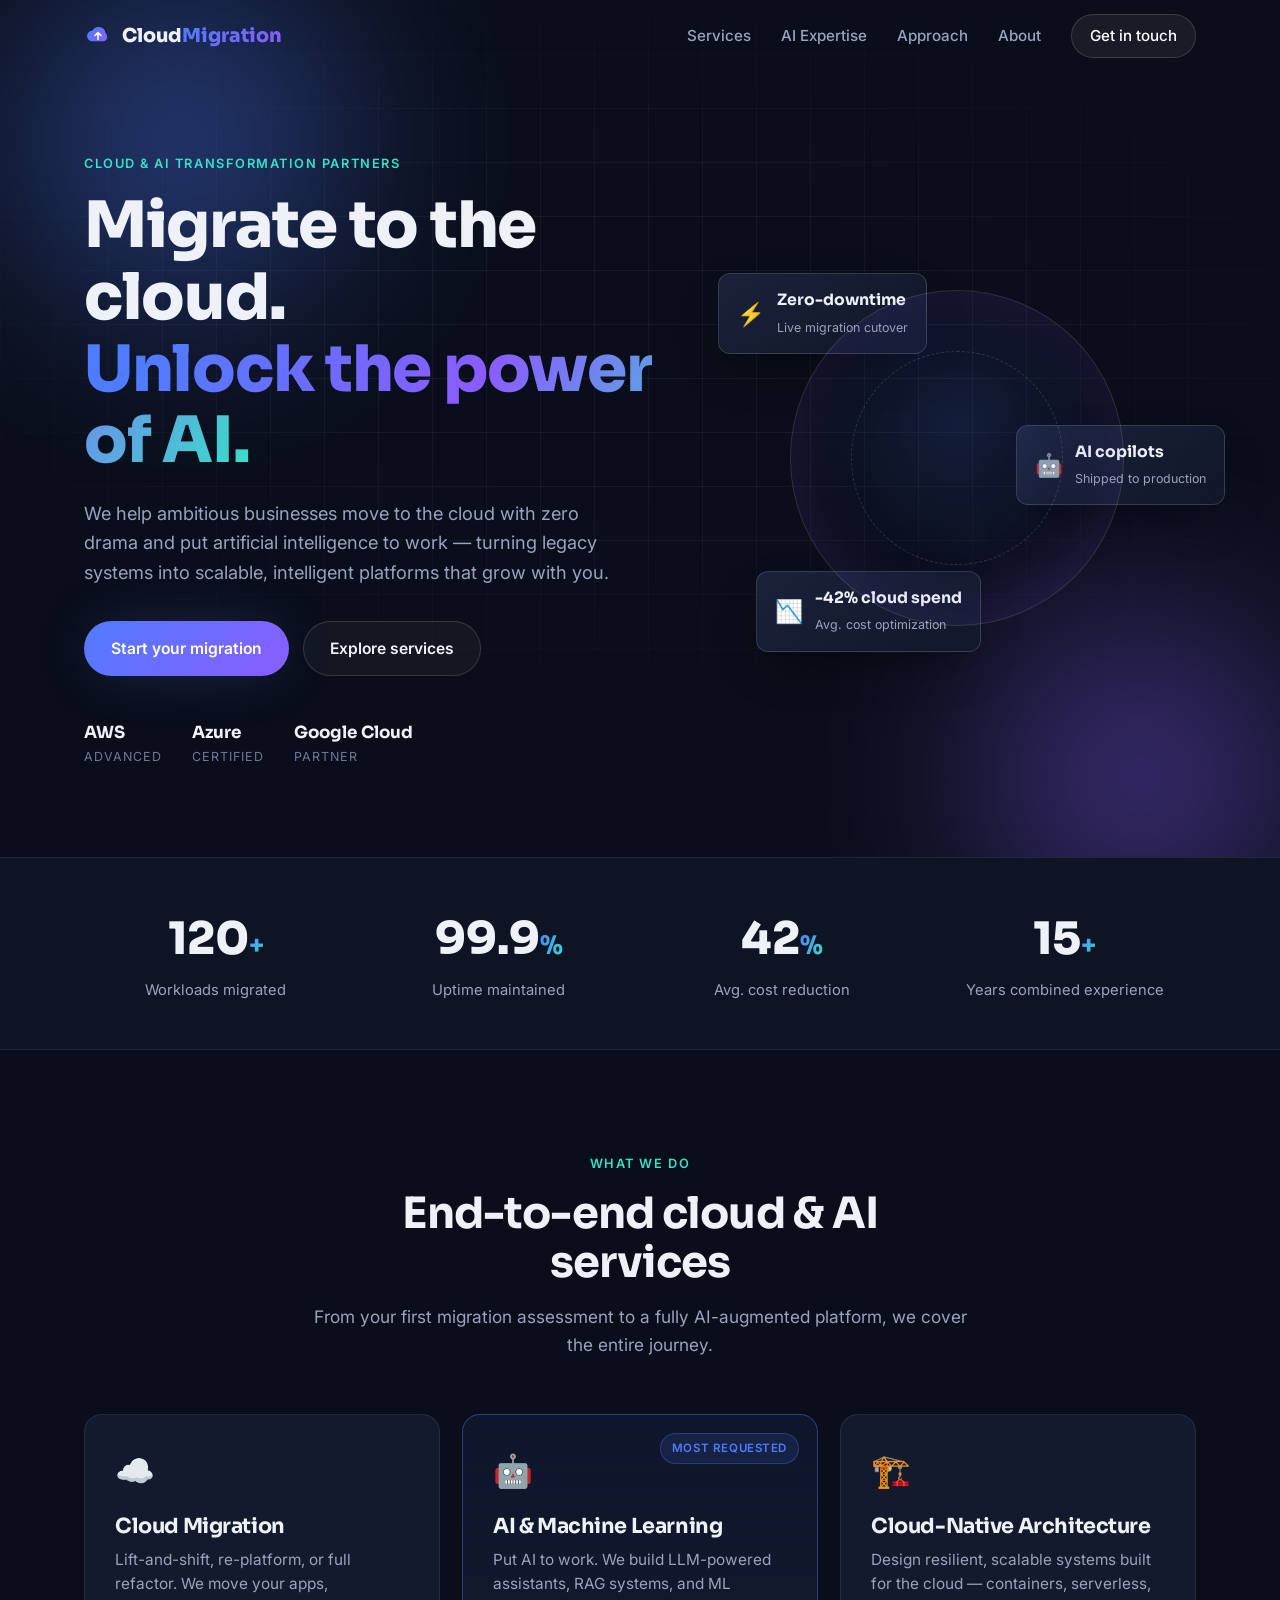
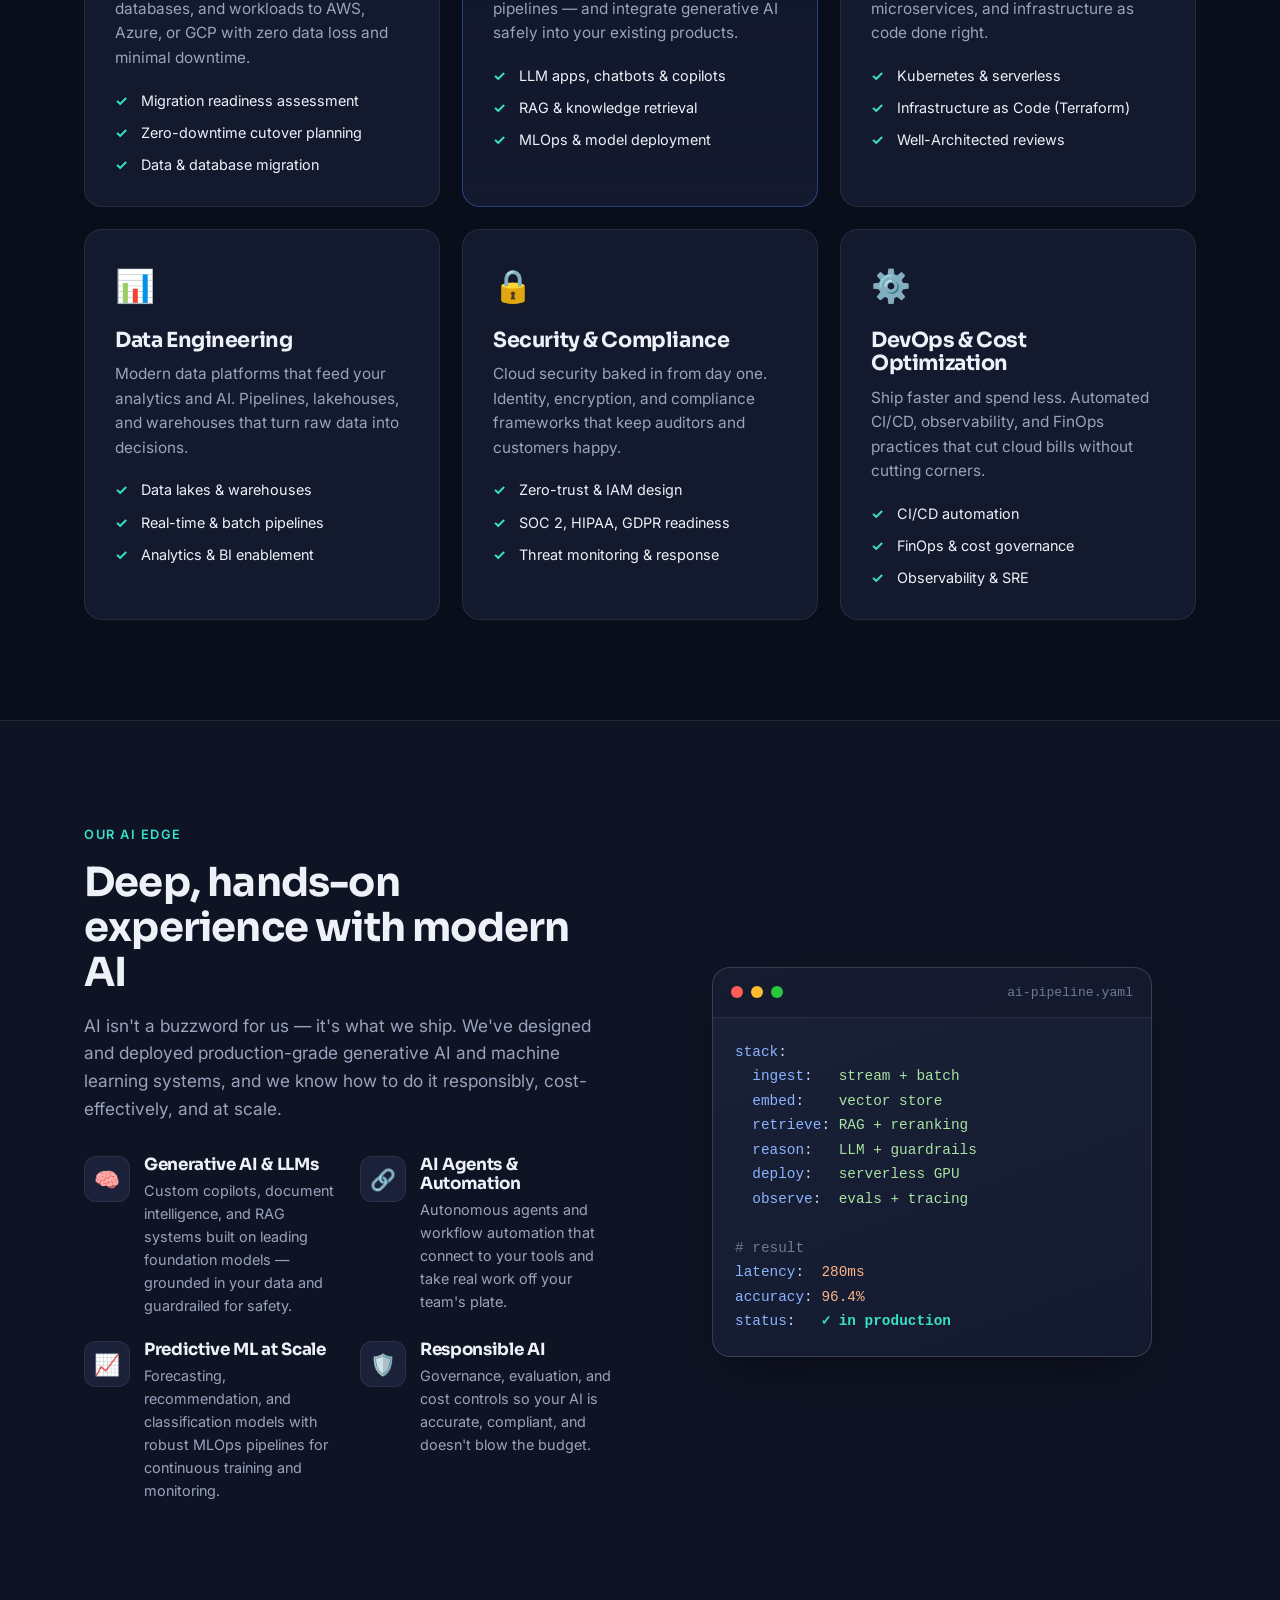
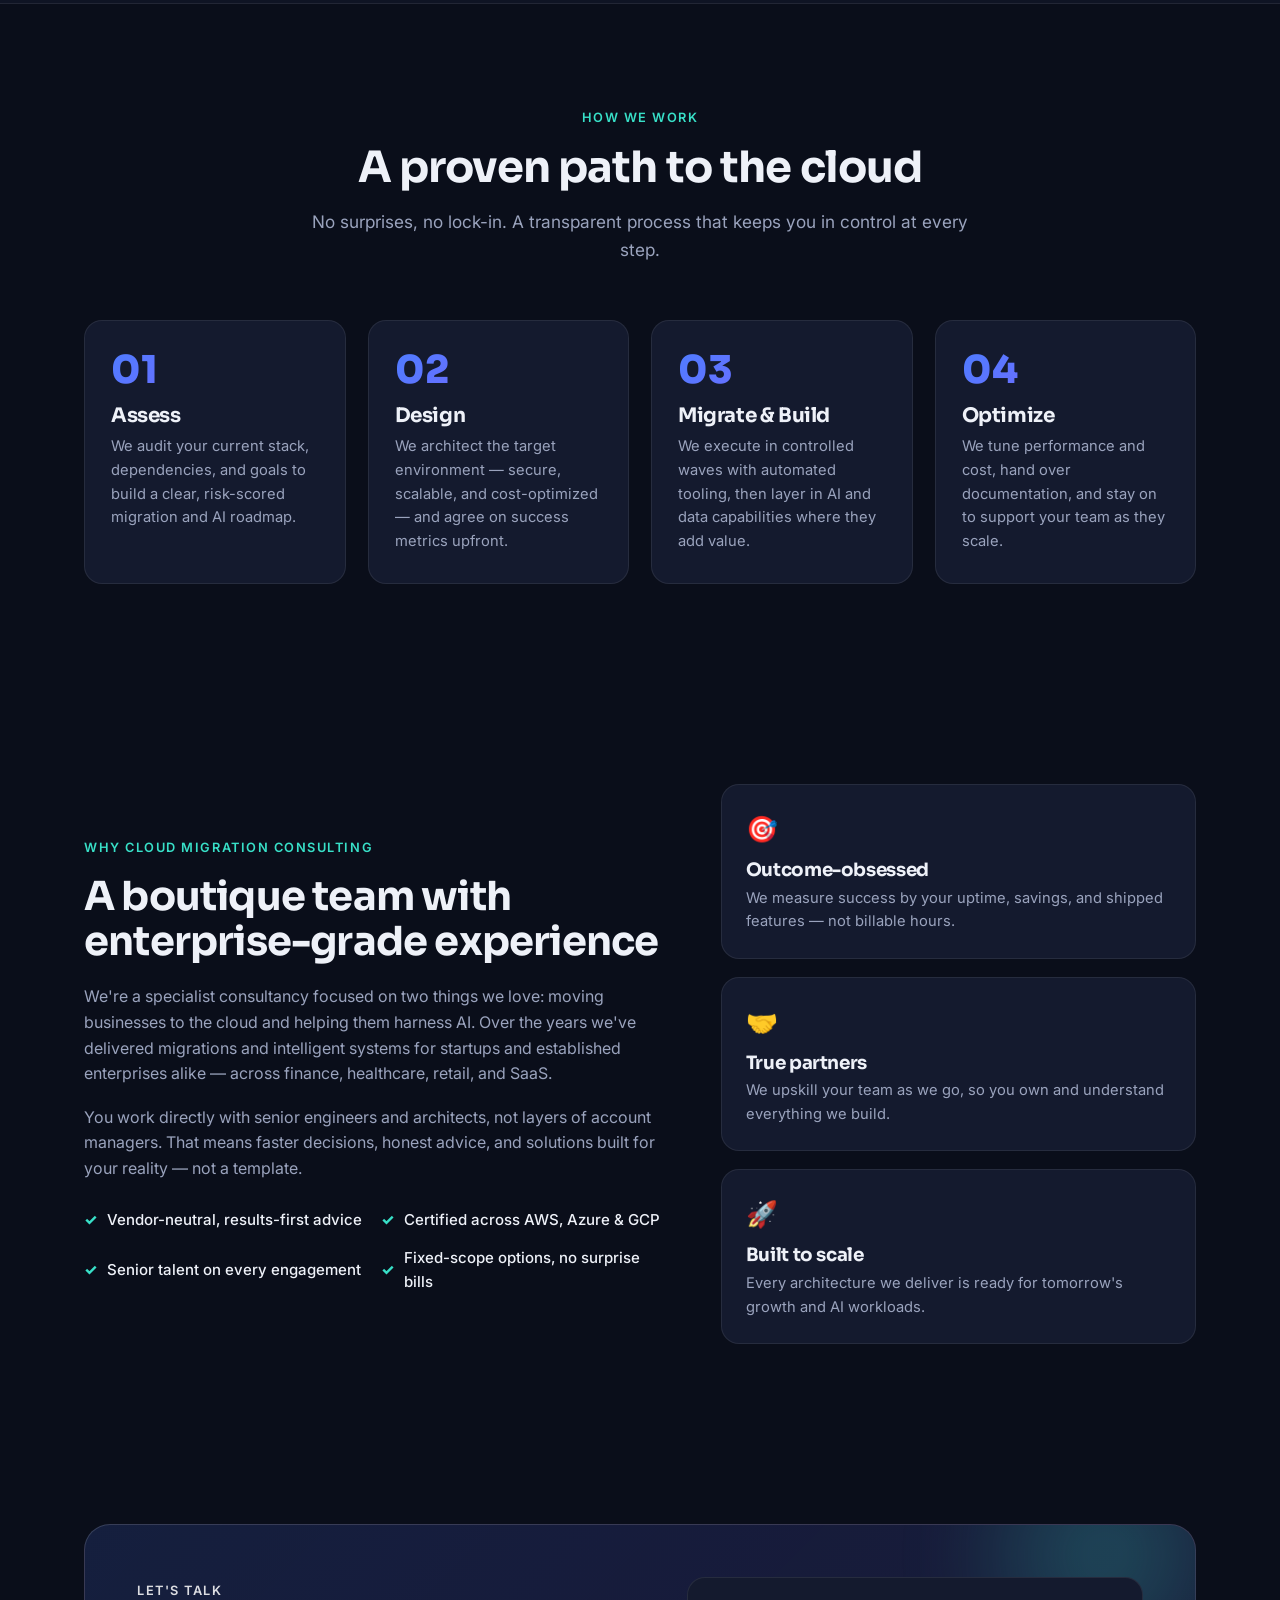
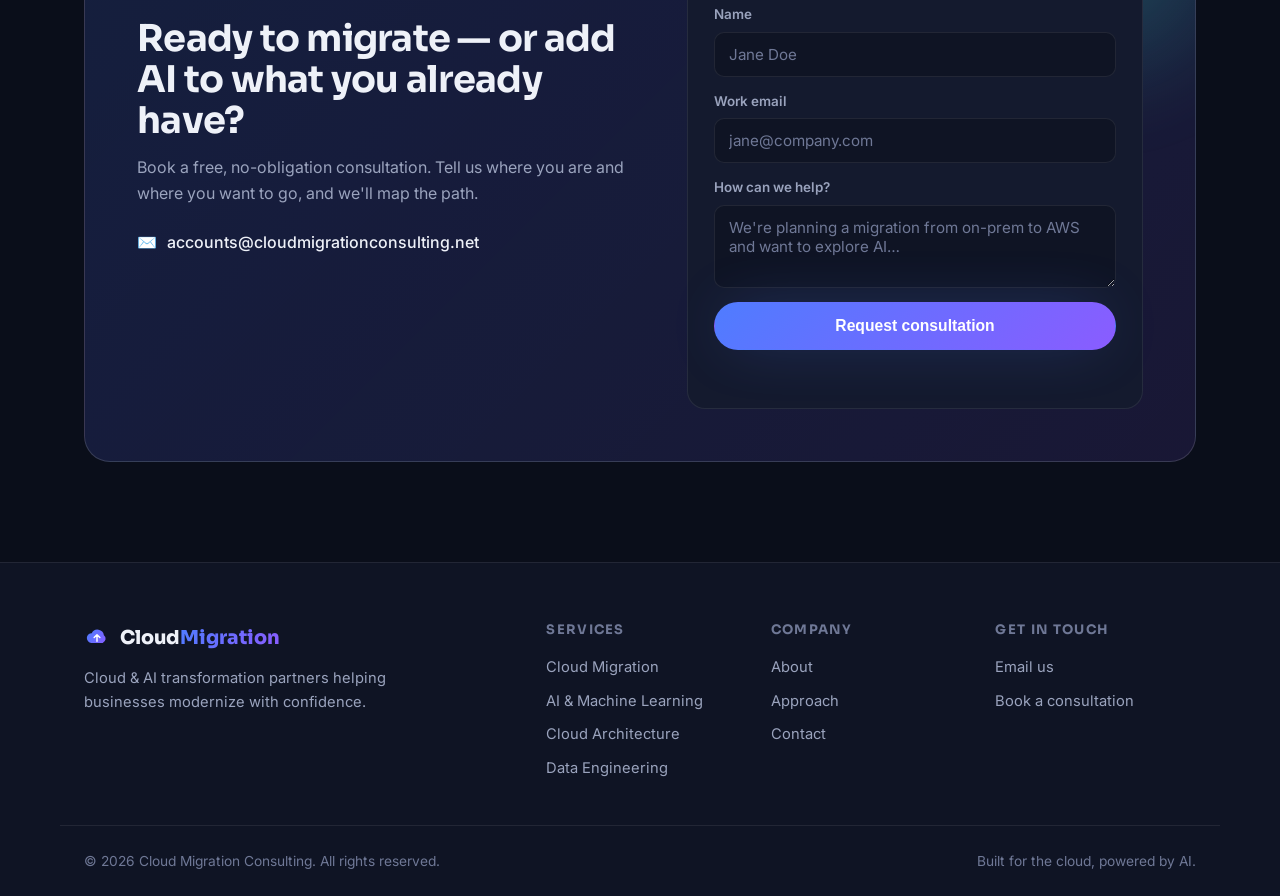
==== index.html @ a3697082 "Build static Cloud Migration Consulting website Modern, responsive single-page marketing site highli" ====
<!DOCTYPE html>
<html lang="en">
<head>
  <meta charset="UTF-8" />
  <meta name="viewport" content="width=device-width, initial-scale=1.0" />
  <title>Cloud Migration Consulting — Cloud &amp; AI Transformation Experts</title>
  <meta name="description" content="Cloud Migration Consulting helps businesses modernize with seamless cloud migrations, AI adoption, and data engineering across AWS, Azure, and Google Cloud." />
  <meta name="keywords" content="cloud migration, AI consulting, AWS, Azure, GCP, cloud strategy, data engineering, DevOps, machine learning, digital transformation" />
  <meta name="author" content="Cloud Migration Consulting" />

  <!-- Open Graph -->
  <meta property="og:title" content="Cloud Migration Consulting — Cloud &amp; AI Transformation Experts" />
  <meta property="og:description" content="Seamless cloud migrations and AI adoption for modern businesses. AWS, Azure &amp; Google Cloud experts." />
  <meta property="og:type" content="website" />
  <meta property="og:url" content="https://cloudmigrationconsulting.net/" />

  <link rel="preconnect" href="https://fonts.googleapis.com" />
  <link rel="preconnect" href="https://fonts.gstatic.com" crossorigin />
  <link href="https://fonts.googleapis.com/css2?family=Inter:wght@400;500;600;700;800&family=Sora:wght@600;700;800&display=swap" rel="stylesheet" />
  <link rel="stylesheet" href="styles.css" />
  <link rel="icon" href="data:image/svg+xml,%3Csvg xmlns='http://www.w3.org/2000/svg' viewBox='0 0 100 100'%3E%3Ctext y='.9em' font-size='90'%3E%E2%98%81%EF%B8%8F%3C/text%3E%3C/svg%3E" />
</head>
<body>
  <!-- Header -->
  <header class="site-header" id="siteHeader">
    <div class="container header-inner">
      <a href="#home" class="logo" aria-label="Cloud Migration Consulting home">
        <span class="logo-mark" aria-hidden="true">
          <svg viewBox="0 0 32 32" width="28" height="28" fill="none">
            <path d="M9 22a6 6 0 0 1 .5-11.98A8 8 0 0 1 24.5 12.5 5.5 5.5 0 0 1 23 22H9Z" fill="url(#lg)"/>
            <path d="M16 12v8M12.5 15.5 16 12l3.5 3.5" stroke="#fff" stroke-width="1.8" stroke-linecap="round" stroke-linejoin="round"/>
            <defs><linearGradient id="lg" x1="4" y1="8" x2="28" y2="24" gradientUnits="userSpaceOnUse"><stop stop-color="#4f7cff"/><stop offset="1" stop-color="#8a5cff"/></linearGradient></defs>
          </svg>
        </span>
        <span class="logo-text">Cloud<span class="logo-accent">Migration</span></span>
      </a>

      <nav class="nav" id="nav" aria-label="Primary">
        <a href="#services">Services</a>
        <a href="#ai">AI Expertise</a>
        <a href="#approach">Approach</a>
        <a href="#about">About</a>
        <a href="#contact" class="nav-cta">Get in touch</a>
      </nav>

      <button class="nav-toggle" id="navToggle" aria-label="Toggle navigation" aria-expanded="false">
        <span></span><span></span><span></span>
      </button>
    </div>
  </header>

  <main>
    <!-- Hero -->
    <section class="hero" id="home">
      <div class="hero-bg" aria-hidden="true">
        <div class="orb orb-1"></div>
        <div class="orb orb-2"></div>
        <div class="grid-overlay"></div>
      </div>
      <div class="container hero-inner">
        <div class="hero-content" data-reveal>
          <span class="eyebrow">Cloud &amp; AI Transformation Partners</span>
          <h1>Migrate to the cloud.<br /><span class="gradient-text">Unlock the power of AI.</span></h1>
          <p class="hero-sub">
            We help ambitious businesses move to the cloud with zero drama and put
            artificial intelligence to work — turning legacy systems into scalable,
            intelligent platforms that grow with you.
          </p>
          <div class="hero-actions">
            <a href="#contact" class="btn btn-primary">Start your migration</a>
            <a href="#services" class="btn btn-ghost">Explore services</a>
          </div>
          <div class="hero-trust">
            <div class="trust-item"><strong>AWS</strong><span>Advanced</span></div>
            <div class="trust-item"><strong>Azure</strong><span>Certified</span></div>
            <div class="trust-item"><strong>Google Cloud</strong><span>Partner</span></div>
          </div>
        </div>

        <div class="hero-visual" data-reveal aria-hidden="true">
          <div class="glass-card float-card card-1">
            <span class="card-icon">⚡</span>
            <div><strong>Zero-downtime</strong><small>Live migration cutover</small></div>
          </div>
          <div class="glass-card float-card card-2">
            <span class="card-icon">🤖</span>
            <div><strong>AI copilots</strong><small>Shipped to production</small></div>
          </div>
          <div class="glass-card float-card card-3">
            <span class="card-icon">📉</span>
            <div><strong>-42% cloud spend</strong><small>Avg. cost optimization</small></div>
          </div>
          <div class="hero-ring"></div>
        </div>
      </div>
    </section>

    <!-- Stats -->
    <section class="stats" aria-label="Key results">
      <div class="container stats-grid">
        <div class="stat" data-reveal><span class="stat-num" data-count="120">0</span><span class="stat-plus">+</span><p>Workloads migrated</p></div>
        <div class="stat" data-reveal><span class="stat-num" data-count="99.9">0</span><span class="stat-plus">%</span><p>Uptime maintained</p></div>
        <div class="stat" data-reveal><span class="stat-num" data-count="42">0</span><span class="stat-plus">%</span><p>Avg. cost reduction</p></div>
        <div class="stat" data-reveal><span class="stat-num" data-count="15">0</span><span class="stat-plus">+</span><p>Years combined experience</p></div>
      </div>
    </section>

    <!-- Services -->
    <section class="section services" id="services">
      <div class="container">
        <div class="section-head" data-reveal>
          <span class="eyebrow">What we do</span>
          <h2>End-to-end cloud &amp; AI services</h2>
          <p class="section-lead">From your first migration assessment to a fully AI-augmented platform, we cover the entire journey.</p>
        </div>

        <div class="cards-grid">
          <article class="service-card" data-reveal>
            <div class="service-icon">☁️</div>
            <h3>Cloud Migration</h3>
            <p>Lift-and-shift, re-platform, or full refactor. We move your apps, databases, and workloads to AWS, Azure, or GCP with zero data loss and minimal downtime.</p>
            <ul class="tick-list">
              <li>Migration readiness assessment</li>
              <li>Zero-downtime cutover planning</li>
              <li>Data &amp; database migration</li>
            </ul>
          </article>

          <article class="service-card featured" data-reveal>
            <div class="service-badge">Most requested</div>
            <div class="service-icon">🤖</div>
            <h3>AI &amp; Machine Learning</h3>
            <p>Put AI to work. We build LLM-powered assistants, RAG systems, and ML pipelines — and integrate generative AI safely into your existing products.</p>
            <ul class="tick-list">
              <li>LLM apps, chatbots &amp; copilots</li>
              <li>RAG &amp; knowledge retrieval</li>
              <li>MLOps &amp; model deployment</li>
            </ul>
          </article>

          <article class="service-card" data-reveal>
            <div class="service-icon">🏗️</div>
            <h3>Cloud-Native Architecture</h3>
            <p>Design resilient, scalable systems built for the cloud — containers, serverless, microservices, and infrastructure as code done right.</p>
            <ul class="tick-list">
              <li>Kubernetes &amp; serverless</li>
              <li>Infrastructure as Code (Terraform)</li>
              <li>Well-Architected reviews</li>
            </ul>
          </article>

          <article class="service-card" data-reveal>
            <div class="service-icon">📊</div>
            <h3>Data Engineering</h3>
            <p>Modern data platforms that feed your analytics and AI. Pipelines, lakehouses, and warehouses that turn raw data into decisions.</p>
            <ul class="tick-list">
              <li>Data lakes &amp; warehouses</li>
              <li>Real-time &amp; batch pipelines</li>
              <li>Analytics &amp; BI enablement</li>
            </ul>
          </article>

          <article class="service-card" data-reveal>
            <div class="service-icon">🔒</div>
            <h3>Security &amp; Compliance</h3>
            <p>Cloud security baked in from day one. Identity, encryption, and compliance frameworks that keep auditors and customers happy.</p>
            <ul class="tick-list">
              <li>Zero-trust &amp; IAM design</li>
              <li>SOC 2, HIPAA, GDPR readiness</li>
              <li>Threat monitoring &amp; response</li>
            </ul>
          </article>

          <article class="service-card" data-reveal>
            <div class="service-icon">⚙️</div>
            <h3>DevOps &amp; Cost Optimization</h3>
            <p>Ship faster and spend less. Automated CI/CD, observability, and FinOps practices that cut cloud bills without cutting corners.</p>
            <ul class="tick-list">
              <li>CI/CD automation</li>
              <li>FinOps &amp; cost governance</li>
              <li>Observability &amp; SRE</li>
            </ul>
          </article>
        </div>
      </div>
    </section>

    <!-- AI Expertise -->
    <section class="section ai-section" id="ai">
      <div class="container ai-inner">
        <div class="ai-content" data-reveal>
          <span class="eyebrow">Our AI edge</span>
          <h2>Deep, hands-on experience with modern AI</h2>
          <p class="section-lead">
            AI isn't a buzzword for us — it's what we ship. We've designed and deployed
            production-grade generative AI and machine learning systems, and we know how to
            do it responsibly, cost-effectively, and at scale.
          </p>

          <div class="ai-features">
            <div class="ai-feature">
              <span class="ai-feature-icon">🧠</span>
              <div>
                <h4>Generative AI &amp; LLMs</h4>
                <p>Custom copilots, document intelligence, and RAG systems built on leading foundation models — grounded in your data and guardrailed for safety.</p>
              </div>
            </div>
            <div class="ai-feature">
              <span class="ai-feature-icon">🔗</span>
              <div>
                <h4>AI Agents &amp; Automation</h4>
                <p>Autonomous agents and workflow automation that connect to your tools and take real work off your team's plate.</p>
              </div>
            </div>
            <div class="ai-feature">
              <span class="ai-feature-icon">📈</span>
              <div>
                <h4>Predictive ML at Scale</h4>
                <p>Forecasting, recommendation, and classification models with robust MLOps pipelines for continuous training and monitoring.</p>
              </div>
            </div>
            <div class="ai-feature">
              <span class="ai-feature-icon">🛡️</span>
              <div>
                <h4>Responsible AI</h4>
                <p>Governance, evaluation, and cost controls so your AI is accurate, compliant, and doesn't blow the budget.</p>
              </div>
            </div>
          </div>
        </div>

        <div class="ai-visual" data-reveal>
          <div class="glass-panel">
            <div class="panel-header">
              <span class="dot red"></span><span class="dot amber"></span><span class="dot green"></span>
              <span class="panel-title">ai-pipeline.yaml</span>
            </div>
            <pre class="code"><code><span class="c-key">stack</span>:
  <span class="c-key">ingest</span>:   <span class="c-str">stream + batch</span>
  <span class="c-key">embed</span>:    <span class="c-str">vector store</span>
  <span class="c-key">retrieve</span>: <span class="c-str">RAG + reranking</span>
  <span class="c-key">reason</span>:   <span class="c-str">LLM + guardrails</span>
  <span class="c-key">deploy</span>:   <span class="c-str">serverless GPU</span>
  <span class="c-key">observe</span>:  <span class="c-str">evals + tracing</span>

<span class="c-cmt"># result</span>
<span class="c-key">latency</span>:  <span class="c-num">280ms</span>
<span class="c-key">accuracy</span>: <span class="c-num">96.4%</span>
<span class="c-key">status</span>:   <span class="c-ok">✓ in production</span></code></pre>
          </div>
        </div>
      </div>
    </section>

    <!-- Approach -->
    <section class="section approach" id="approach">
      <div class="container">
        <div class="section-head" data-reveal>
          <span class="eyebrow">How we work</span>
          <h2>A proven path to the cloud</h2>
          <p class="section-lead">No surprises, no lock-in. A transparent process that keeps you in control at every step.</p>
        </div>

        <div class="steps">
          <div class="step" data-reveal>
            <div class="step-num">01</div>
            <h3>Assess</h3>
            <p>We audit your current stack, dependencies, and goals to build a clear, risk-scored migration and AI roadmap.</p>
          </div>
          <div class="step" data-reveal>
            <div class="step-num">02</div>
            <h3>Design</h3>
            <p>We architect the target environment — secure, scalable, and cost-optimized — and agree on success metrics upfront.</p>
          </div>
          <div class="step" data-reveal>
            <div class="step-num">03</div>
            <h3>Migrate &amp; Build</h3>
            <p>We execute in controlled waves with automated tooling, then layer in AI and data capabilities where they add value.</p>
          </div>
          <div class="step" data-reveal>
            <div class="step-num">04</div>
            <h3>Optimize</h3>
            <p>We tune performance and cost, hand over documentation, and stay on to support your team as they scale.</p>
          </div>
        </div>
      </div>
    </section>

    <!-- About / Why us -->
    <section class="section about" id="about">
      <div class="container about-inner">
        <div class="about-content" data-reveal>
          <span class="eyebrow">Why Cloud Migration Consulting</span>
          <h2>A boutique team with enterprise-grade experience</h2>
          <p>
            We're a specialist consultancy focused on two things we love: moving businesses
            to the cloud and helping them harness AI. Over the years we've delivered
            migrations and intelligent systems for startups and established enterprises alike —
            across finance, healthcare, retail, and SaaS.
          </p>
          <p>
            You work directly with senior engineers and architects, not layers of account
            managers. That means faster decisions, honest advice, and solutions built for
            your reality — not a template.
          </p>
          <div class="about-points">
            <div class="about-point"><span>✓</span> Vendor-neutral, results-first advice</div>
            <div class="about-point"><span>✓</span> Certified across AWS, Azure &amp; GCP</div>
            <div class="about-point"><span>✓</span> Senior talent on every engagement</div>
            <div class="about-point"><span>✓</span> Fixed-scope options, no surprise bills</div>
          </div>
        </div>
        <div class="about-visual" data-reveal>
          <div class="value-card">
            <span class="value-icon">🎯</span>
            <h4>Outcome-obsessed</h4>
            <p>We measure success by your uptime, savings, and shipped features — not billable hours.</p>
          </div>
          <div class="value-card">
            <span class="value-icon">🤝</span>
            <h4>True partners</h4>
            <p>We upskill your team as we go, so you own and understand everything we build.</p>
          </div>
          <div class="value-card">
            <span class="value-icon">🚀</span>
            <h4>Built to scale</h4>
            <p>Every architecture we deliver is ready for tomorrow's growth and AI workloads.</p>
          </div>
        </div>
      </div>
    </section>

    <!-- CTA / Contact -->
    <section class="section cta-section" id="contact">
      <div class="container">
        <div class="cta-card" data-reveal>
          <div class="cta-copy">
            <span class="eyebrow light">Let's talk</span>
            <h2>Ready to migrate — or add AI to what you already have?</h2>
            <p>Book a free, no-obligation consultation. Tell us where you are and where you want to go, and we'll map the path.</p>
            <div class="cta-contacts">
              <a href="mailto:accounts@cloudmigrationconsulting.net" class="cta-contact">
                <span>✉️</span> accounts@cloudmigrationconsulting.net
              </a>
            </div>
          </div>
          <form class="cta-form" id="contactForm" novalidate>
            <div class="field">
              <label for="name">Name</label>
              <input type="text" id="name" name="name" placeholder="Jane Doe" required />
            </div>
            <div class="field">
              <label for="email">Work email</label>
              <input type="email" id="email" name="email" placeholder="jane@company.com" required />
            </div>
            <div class="field">
              <label for="message">How can we help?</label>
              <textarea id="message" name="message" rows="3" placeholder="We're planning a migration from on-prem to AWS and want to explore AI…" required></textarea>
            </div>
            <button type="submit" class="btn btn-primary btn-block">Request consultation</button>
            <p class="form-note" id="formNote" role="status"></p>
          </form>
        </div>
      </div>
    </section>
  </main>

  <!-- Footer -->
  <footer class="site-footer">
    <div class="container footer-inner">
      <div class="footer-brand">
        <a href="#home" class="logo">
          <span class="logo-mark" aria-hidden="true">
            <svg viewBox="0 0 32 32" width="26" height="26" fill="none">
              <path d="M9 22a6 6 0 0 1 .5-11.98A8 8 0 0 1 24.5 12.5 5.5 5.5 0 0 1 23 22H9Z" fill="url(#lg2)"/>
              <path d="M16 12v8M12.5 15.5 16 12l3.5 3.5" stroke="#fff" stroke-width="1.8" stroke-linecap="round" stroke-linejoin="round"/>
              <defs><linearGradient id="lg2" x1="4" y1="8" x2="28" y2="24" gradientUnits="userSpaceOnUse"><stop stop-color="#4f7cff"/><stop offset="1" stop-color="#8a5cff"/></linearGradient></defs>
            </svg>
          </span>
          <span class="logo-text">Cloud<span class="logo-accent">Migration</span></span>
        </a>
        <p>Cloud &amp; AI transformation partners helping businesses modernize with confidence.</p>
      </div>
      <div class="footer-cols">
        <div class="footer-col">
          <h5>Services</h5>
          <a href="#services">Cloud Migration</a>
          <a href="#ai">AI &amp; Machine Learning</a>
          <a href="#services">Cloud Architecture</a>
          <a href="#services">Data Engineering</a>
        </div>
        <div class="footer-col">
          <h5>Company</h5>
          <a href="#about">About</a>
          <a href="#approach">Approach</a>
          <a href="#contact">Contact</a>
        </div>
        <div class="footer-col">
          <h5>Get in touch</h5>
          <a href="mailto:accounts@cloudmigrationconsulting.net">Email us</a>
          <a href="#contact">Book a consultation</a>
        </div>
      </div>
    </div>
    <div class="container footer-bottom">
      <p>&copy; <span id="year">2026</span> Cloud Migration Consulting. All rights reserved.</p>
      <p>Built for the cloud, powered by AI.</p>
    </div>
  </footer>

  <script src="script.js"></script>
</body>
</html>
---- styles.css ----
/* ===== Design tokens ===== */
:root {
  --bg: #0a0e1a;
  --bg-2: #0f1424;
  --surface: #141a2e;
  --surface-2: #1a2138;
  --border: rgba(255, 255, 255, 0.08);
  --border-strong: rgba(255, 255, 255, 0.14);
  --text: #eef1f8;
  --muted: #9aa3bd;
  --muted-2: #6f7896;
  --brand: #4f7cff;
  --brand-2: #8a5cff;
  --accent: #38e0c8;
  --radius: 18px;
  --radius-sm: 12px;
  --shadow: 0 20px 50px -20px rgba(0, 0, 0, 0.6);
  --shadow-glow: 0 0 60px -15px rgba(79, 124, 255, 0.45);
  --container: 1160px;
  --font: 'Inter', -apple-system, BlinkMacSystemFont, 'Segoe UI', Roboto, sans-serif;
  --font-display: 'Sora', var(--font);
}

* { box-sizing: border-box; margin: 0; padding: 0; }

html { scroll-behavior: smooth; }

body {
  font-family: var(--font);
  background: var(--bg);
  color: var(--text);
  line-height: 1.6;
  -webkit-font-smoothing: antialiased;
  overflow-x: hidden;
}

.container { width: 100%; max-width: var(--container); margin: 0 auto; padding: 0 24px; }

a { color: inherit; text-decoration: none; }
img { max-width: 100%; display: block; }
h1, h2, h3, h4, h5 { font-family: var(--font-display); line-height: 1.12; letter-spacing: -0.02em; }

/* ===== Buttons ===== */
.btn {
  display: inline-flex; align-items: center; justify-content: center; gap: 8px;
  font-weight: 600; font-size: 0.98rem; padding: 14px 26px; border-radius: 999px;
  border: 1px solid transparent; cursor: pointer; transition: transform .2s ease, box-shadow .2s ease, background .2s ease;
  white-space: nowrap;
}
.btn-primary {
  background: linear-gradient(135deg, var(--brand), var(--brand-2));
  color: #fff; box-shadow: var(--shadow-glow);
}
.btn-primary:hover { transform: translateY(-2px); box-shadow: 0 0 70px -10px rgba(138, 92, 255, 0.6); }
.btn-ghost { background: rgba(255,255,255,.04); border-color: var(--border-strong); color: var(--text); }
.btn-ghost:hover { background: rgba(255,255,255,.08); transform: translateY(-2px); }
.btn-block { width: 100%; }

.eyebrow {
  display: inline-block; font-family: var(--font); font-weight: 600; font-size: .8rem;
  letter-spacing: .12em; text-transform: uppercase; color: var(--accent);
  margin-bottom: 16px;
}
.eyebrow.light { color: rgba(255,255,255,.85); }

.gradient-text {
  background: linear-gradient(120deg, var(--brand) 10%, var(--brand-2) 55%, var(--accent) 100%);
  -webkit-background-clip: text; background-clip: text; -webkit-text-fill-color: transparent;
}

/* ===== Header ===== */
.site-header {
  position: fixed; top: 0; left: 0; right: 0; z-index: 100;
  transition: background .3s ease, border-color .3s ease, backdrop-filter .3s ease;
  border-bottom: 1px solid transparent;
}
.site-header.scrolled {
  background: rgba(10, 14, 26, 0.8); backdrop-filter: blur(14px);
  border-bottom-color: var(--border);
}
.header-inner { display: flex; align-items: center; justify-content: space-between; height: 72px; }
.logo { display: flex; align-items: center; gap: 10px; font-family: var(--font-display); font-weight: 800; font-size: 1.2rem; }
.logo-mark { display: grid; place-items: center; }
.logo-accent { color: var(--brand); }
.logo-accent { background: linear-gradient(120deg, var(--brand), var(--brand-2)); -webkit-background-clip: text; background-clip: text; -webkit-text-fill-color: transparent; }

.nav { display: flex; align-items: center; gap: 30px; }
.nav a { font-weight: 500; font-size: .95rem; color: var(--muted); transition: color .2s; }
.nav a:hover { color: var(--text); }
.nav .nav-cta {
  color: #fff; background: rgba(255,255,255,.06); border: 1px solid var(--border-strong);
  padding: 9px 18px; border-radius: 999px;
}
.nav .nav-cta:hover { background: rgba(255,255,255,.12); }

.nav-toggle { display: none; flex-direction: column; gap: 5px; background: none; border: 0; cursor: pointer; padding: 8px; }
.nav-toggle span { width: 24px; height: 2px; background: var(--text); border-radius: 2px; transition: .3s; }

/* ===== Hero ===== */
.hero { position: relative; padding: 150px 0 90px; overflow: hidden; }
.hero-bg { position: absolute; inset: 0; z-index: 0; }
.orb { position: absolute; border-radius: 50%; filter: blur(80px); opacity: .5; }
.orb-1 { width: 520px; height: 520px; background: radial-gradient(circle, var(--brand), transparent 70%); top: -120px; left: -80px; }
.orb-2 { width: 480px; height: 480px; background: radial-gradient(circle, var(--brand-2), transparent 70%); bottom: -160px; right: -100px; }
.grid-overlay {
  position: absolute; inset: 0;
  background-image: linear-gradient(var(--border) 1px, transparent 1px), linear-gradient(90deg, var(--border) 1px, transparent 1px);
  background-size: 54px 54px;
  mask-image: radial-gradient(ellipse 80% 60% at 50% 40%, #000 30%, transparent 75%);
  -webkit-mask-image: radial-gradient(ellipse 80% 60% at 50% 40%, #000 30%, transparent 75%);
  opacity: .6;
}
.hero-inner { position: relative; z-index: 1; display: grid; grid-template-columns: 1.1fr .9fr; gap: 50px; align-items: center; }
.hero h1 { font-size: clamp(2.4rem, 5.2vw, 4rem); font-weight: 800; margin-bottom: 22px; }
.hero-sub { font-size: 1.14rem; color: var(--muted); max-width: 540px; margin-bottom: 34px; }
.hero-actions { display: flex; gap: 14px; flex-wrap: wrap; margin-bottom: 44px; }
.hero-trust { display: flex; gap: 30px; flex-wrap: wrap; }
.trust-item { display: flex; flex-direction: column; }
.trust-item strong { font-family: var(--font-display); font-size: 1.05rem; }
.trust-item span { font-size: .78rem; color: var(--muted-2); text-transform: uppercase; letter-spacing: .08em; }

/* Hero visual */
.hero-visual { position: relative; height: 420px; }
.hero-ring {
  position: absolute; inset: 10% 15%; border-radius: 50%;
  border: 1px solid var(--border-strong);
  background: radial-gradient(circle at 50% 40%, rgba(79,124,255,.14), transparent 60%);
  box-shadow: inset 0 0 80px rgba(138,92,255,.15);
  animation: spin 40s linear infinite;
}
.hero-ring::before {
  content: ''; position: absolute; inset: 18%; border-radius: 50%; border: 1px dashed var(--border-strong);
}
@keyframes spin { to { transform: rotate(360deg); } }

.glass-card {
  background: linear-gradient(145deg, rgba(30,38,64,.85), rgba(20,26,46,.7));
  border: 1px solid var(--border-strong); border-radius: var(--radius-sm);
  backdrop-filter: blur(10px); box-shadow: var(--shadow);
}
.float-card {
  position: absolute; display: flex; align-items: center; gap: 12px; padding: 14px 18px;
  animation: floaty 6s ease-in-out infinite;
}
.float-card strong { display: block; font-family: var(--font-display); font-size: .98rem; }
.float-card small { color: var(--muted); font-size: .78rem; }
.card-icon { font-size: 1.4rem; }
.card-1 { top: 6%; left: 0; animation-delay: 0s; }
.card-2 { top: 42%; right: -6%; animation-delay: 1.5s; }
.card-3 { bottom: 4%; left: 8%; animation-delay: 3s; }
@keyframes floaty { 0%,100% { transform: translateY(0); } 50% { transform: translateY(-14px); } }

/* ===== Stats ===== */
.stats { border-top: 1px solid var(--border); border-bottom: 1px solid var(--border); background: var(--bg-2); }
.stats-grid { display: grid; grid-template-columns: repeat(4, 1fr); gap: 20px; padding: 46px 24px; }
.stat { text-align: center; }
.stat-num { font-family: var(--font-display); font-size: clamp(2rem, 4vw, 2.8rem); font-weight: 800; }
.stat-plus { font-family: var(--font-display); font-size: 1.6rem; font-weight: 700; background: linear-gradient(120deg, var(--brand), var(--accent)); -webkit-background-clip: text; background-clip: text; -webkit-text-fill-color: transparent; }
.stat p { color: var(--muted); font-size: .92rem; margin-top: 4px; }

/* ===== Sections ===== */
.section { padding: 100px 0; }
.section-head { max-width: 660px; margin: 0 auto 56px; text-align: center; }
.section-head h2 { font-size: clamp(1.9rem, 3.6vw, 2.7rem); font-weight: 700; margin-bottom: 16px; }
.section-lead { color: var(--muted); font-size: 1.08rem; }

/* ===== Services ===== */
.cards-grid { display: grid; grid-template-columns: repeat(3, 1fr); gap: 22px; }
.service-card {
  position: relative; background: var(--surface); border: 1px solid var(--border);
  border-radius: var(--radius); padding: 30px; transition: transform .25s ease, border-color .25s ease, box-shadow .25s ease;
  overflow: hidden;
}
.service-card::before {
  content: ''; position: absolute; inset: 0; border-radius: var(--radius);
  background: radial-gradient(500px circle at var(--mx, 50%) var(--my, 0%), rgba(79,124,255,.1), transparent 40%);
  opacity: 0; transition: opacity .3s;
}
.service-card:hover { transform: translateY(-6px); border-color: var(--border-strong); box-shadow: var(--shadow); }
.service-card:hover::before { opacity: 1; }
.service-card.featured { border-color: rgba(79,124,255,.4); background: linear-gradient(180deg, rgba(79,124,255,.08), var(--surface)); }
.service-badge {
  position: absolute; top: 18px; right: 18px; font-size: .72rem; font-weight: 600; letter-spacing: .05em;
  text-transform: uppercase; color: var(--brand); background: rgba(79,124,255,.12);
  border: 1px solid rgba(79,124,255,.3); padding: 5px 11px; border-radius: 999px;
}
.service-icon { font-size: 2rem; margin-bottom: 18px; display: inline-block; }
.service-card h3 { font-size: 1.3rem; margin-bottom: 10px; }
.service-card p { color: var(--muted); font-size: .96rem; margin-bottom: 18px; }
.tick-list { list-style: none; display: flex; flex-direction: column; gap: 9px; }
.tick-list li { position: relative; padding-left: 26px; font-size: .9rem; color: var(--text); }
.tick-list li::before {
  content: '✓'; position: absolute; left: 0; top: 0; color: var(--accent);
  font-weight: 700; width: 18px; height: 18px;
}

/* ===== AI section ===== */
.ai-section { background: var(--bg-2); border-top: 1px solid var(--border); border-bottom: 1px solid var(--border); }
.ai-inner { display: grid; grid-template-columns: 1fr 1fr; gap: 56px; align-items: center; }
.ai-content h2 { font-size: clamp(1.9rem, 3.4vw, 2.5rem); margin-bottom: 16px; }
.ai-features { display: grid; grid-template-columns: 1fr 1fr; gap: 24px; margin-top: 34px; }
.ai-feature { display: flex; gap: 14px; }
.ai-feature-icon {
  flex: 0 0 auto; font-size: 1.3rem; width: 46px; height: 46px; display: grid; place-items: center;
  background: var(--surface-2); border: 1px solid var(--border); border-radius: 12px;
}
.ai-feature h4 { font-size: 1.05rem; margin-bottom: 4px; }
.ai-feature p { color: var(--muted); font-size: .9rem; }

.ai-visual { display: flex; justify-content: center; }
.glass-panel {
  width: 100%; max-width: 440px; background: linear-gradient(160deg, var(--surface-2), var(--surface));
  border: 1px solid var(--border-strong); border-radius: var(--radius); box-shadow: var(--shadow);
  overflow: hidden;
}
.panel-header { display: flex; align-items: center; gap: 8px; padding: 14px 18px; border-bottom: 1px solid var(--border); background: rgba(0,0,0,.15); }
.dot { width: 12px; height: 12px; border-radius: 50%; }
.dot.red { background: #ff5f57; } .dot.amber { background: #febc2e; } .dot.green { background: #28c840; }
.panel-title { margin-left: auto; font-size: .82rem; color: var(--muted-2); font-family: ui-monospace, 'SF Mono', Menlo, monospace; }
.code { padding: 22px; font-family: ui-monospace, 'SF Mono', Menlo, Consolas, monospace; font-size: .9rem; line-height: 1.7; overflow-x: auto; }
.code code { color: #cdd6f4; }
.c-key { color: #8ab4ff; } .c-str { color: #a6e3a1; } .c-num { color: #fab387; } .c-cmt { color: var(--muted-2); } .c-ok { color: var(--accent); font-weight: 600; }

/* ===== Approach ===== */
.steps { display: grid; grid-template-columns: repeat(4, 1fr); gap: 22px; }
.step {
  position: relative; background: var(--surface); border: 1px solid var(--border);
  border-radius: var(--radius); padding: 30px 26px; transition: transform .25s, border-color .25s;
}
.step:hover { transform: translateY(-6px); border-color: var(--border-strong); }
.step-num {
  font-family: var(--font-display); font-size: 2.4rem; font-weight: 800; line-height: 1;
  background: linear-gradient(135deg, var(--brand), var(--brand-2)); -webkit-background-clip: text; background-clip: text; -webkit-text-fill-color: transparent;
  margin-bottom: 16px;
}
.step h3 { font-size: 1.25rem; margin-bottom: 8px; }
.step p { color: var(--muted); font-size: .92rem; }

/* ===== About ===== */
.about-inner { display: grid; grid-template-columns: 1.1fr .9fr; gap: 56px; align-items: center; }
.about-content h2 { font-size: clamp(1.9rem, 3.4vw, 2.5rem); margin-bottom: 20px; }
.about-content p { color: var(--muted); margin-bottom: 18px; }
.about-points { display: grid; grid-template-columns: 1fr 1fr; gap: 14px; margin-top: 26px; }
.about-point { display: flex; align-items: center; gap: 10px; font-size: .94rem; font-weight: 500; }
.about-point span { color: var(--accent); font-weight: 800; }
.about-visual { display: grid; gap: 18px; }
.value-card {
  background: var(--surface); border: 1px solid var(--border); border-radius: var(--radius);
  padding: 24px; transition: transform .25s, border-color .25s;
}
.value-card:hover { transform: translateX(6px); border-color: var(--border-strong); }
.value-icon { font-size: 1.6rem; display: inline-block; margin-bottom: 10px; }
.value-card h4 { font-size: 1.15rem; margin-bottom: 6px; }
.value-card p { color: var(--muted); font-size: .92rem; }

/* ===== CTA ===== */
.cta-section { padding: 80px 0 100px; }
.cta-card {
  position: relative; display: grid; grid-template-columns: 1.05fr .95fr; gap: 46px;
  background: linear-gradient(135deg, rgba(79,124,255,.16), rgba(138,92,255,.12));
  border: 1px solid var(--border-strong); border-radius: 26px; padding: 52px; overflow: hidden;
}
.cta-card::before {
  content: ''; position: absolute; width: 340px; height: 340px; border-radius: 50%;
  background: radial-gradient(circle, rgba(56,224,200,.25), transparent 70%);
  top: -140px; right: -80px; filter: blur(30px);
}
.cta-copy { position: relative; z-index: 1; }
.cta-copy h2 { font-size: clamp(1.7rem, 3vw, 2.3rem); margin-bottom: 14px; }
.cta-copy p { color: var(--muted); margin-bottom: 24px; }
.cta-contacts { display: flex; flex-direction: column; gap: 10px; }
.cta-contact { display: inline-flex; align-items: center; gap: 10px; font-weight: 500; color: var(--text); }
.cta-contact:hover { color: var(--accent); }

.cta-form { position: relative; z-index: 1; background: var(--surface); border: 1px solid var(--border); border-radius: var(--radius); padding: 26px; display: flex; flex-direction: column; gap: 14px; }
.field { display: flex; flex-direction: column; gap: 6px; }
.field label { font-size: .84rem; font-weight: 600; color: var(--muted); }
.field input, .field textarea {
  background: var(--bg-2); border: 1px solid var(--border); border-radius: 10px;
  padding: 12px 14px; color: var(--text); font-family: var(--font); font-size: .95rem; resize: vertical;
  transition: border-color .2s, box-shadow .2s;
}
.field input:focus, .field textarea:focus { outline: none; border-color: var(--brand); box-shadow: 0 0 0 3px rgba(79,124,255,.18); }
.field input::placeholder, .field textarea::placeholder { color: var(--muted-2); }
.form-note { font-size: .86rem; text-align: center; min-height: 18px; }
.form-note.success { color: var(--accent); }
.form-note.error { color: #ff7a7a; }

/* ===== Footer ===== */
.site-footer { background: var(--bg-2); border-top: 1px solid var(--border); padding-top: 60px; }
.footer-inner { display: grid; grid-template-columns: 1.3fr 2fr; gap: 40px; padding-bottom: 40px; }
.footer-brand p { color: var(--muted); font-size: .92rem; max-width: 320px; margin-top: 14px; }
.footer-cols { display: grid; grid-template-columns: repeat(3, 1fr); gap: 24px; }
.footer-col h5 { font-size: .82rem; text-transform: uppercase; letter-spacing: .1em; color: var(--muted-2); margin-bottom: 14px; }
.footer-col a { display: block; color: var(--muted); font-size: .92rem; padding: 5px 0; transition: color .2s; }
.footer-col a:hover { color: var(--text); }
.footer-bottom { display: flex; justify-content: space-between; align-items: center; gap: 16px; padding: 24px; border-top: 1px solid var(--border); flex-wrap: wrap; }
.footer-bottom p { color: var(--muted-2); font-size: .86rem; }

/* ===== Reveal animation ===== */
[data-reveal] { opacity: 0; transform: translateY(28px); transition: opacity .7s cubic-bezier(.2,.7,.2,1), transform .7s cubic-bezier(.2,.7,.2,1); }
[data-reveal].in { opacity: 1; transform: none; }

/* ===== Responsive ===== */
@media (max-width: 940px) {
  .hero-inner, .ai-inner, .about-inner, .cta-card { grid-template-columns: 1fr; }
  .hero-visual { height: 340px; order: -1; }
  .cards-grid { grid-template-columns: repeat(2, 1fr); }
  .steps { grid-template-columns: repeat(2, 1fr); }
  .stats-grid { grid-template-columns: repeat(2, 1fr); gap: 32px 20px; }
  .footer-inner { grid-template-columns: 1fr; }
}
@media (max-width: 680px) {
  .nav { position: fixed; inset: 72px 0 auto; flex-direction: column; gap: 0; background: rgba(10,14,26,.97); backdrop-filter: blur(14px); border-bottom: 1px solid var(--border); padding: 12px 24px 22px; transform: translateY(-140%); transition: transform .35s ease; align-items: stretch; }
  .nav.open { transform: translateY(0); }
  .nav a { padding: 14px 0; border-bottom: 1px solid var(--border); }
  .nav .nav-cta { text-align: center; margin-top: 14px; border-bottom: 0; }
  .nav-toggle { display: flex; }
  .nav-toggle.open span:nth-child(1) { transform: translateY(7px) rotate(45deg); }
  .nav-toggle.open span:nth-child(2) { opacity: 0; }
  .nav-toggle.open span:nth-child(3) { transform: translateY(-7px) rotate(-45deg); }
  .cards-grid, .steps, .ai-features, .about-points { grid-template-columns: 1fr; }
  .section { padding: 72px 0; }
  .cta-card { padding: 32px 24px; }
  .footer-cols { grid-template-columns: 1fr 1fr; }
}

@media (prefers-reduced-motion: reduce) {
  * { animation: none !important; scroll-behavior: auto; }
  [data-reveal] { transition: none; opacity: 1; transform: none; }
}
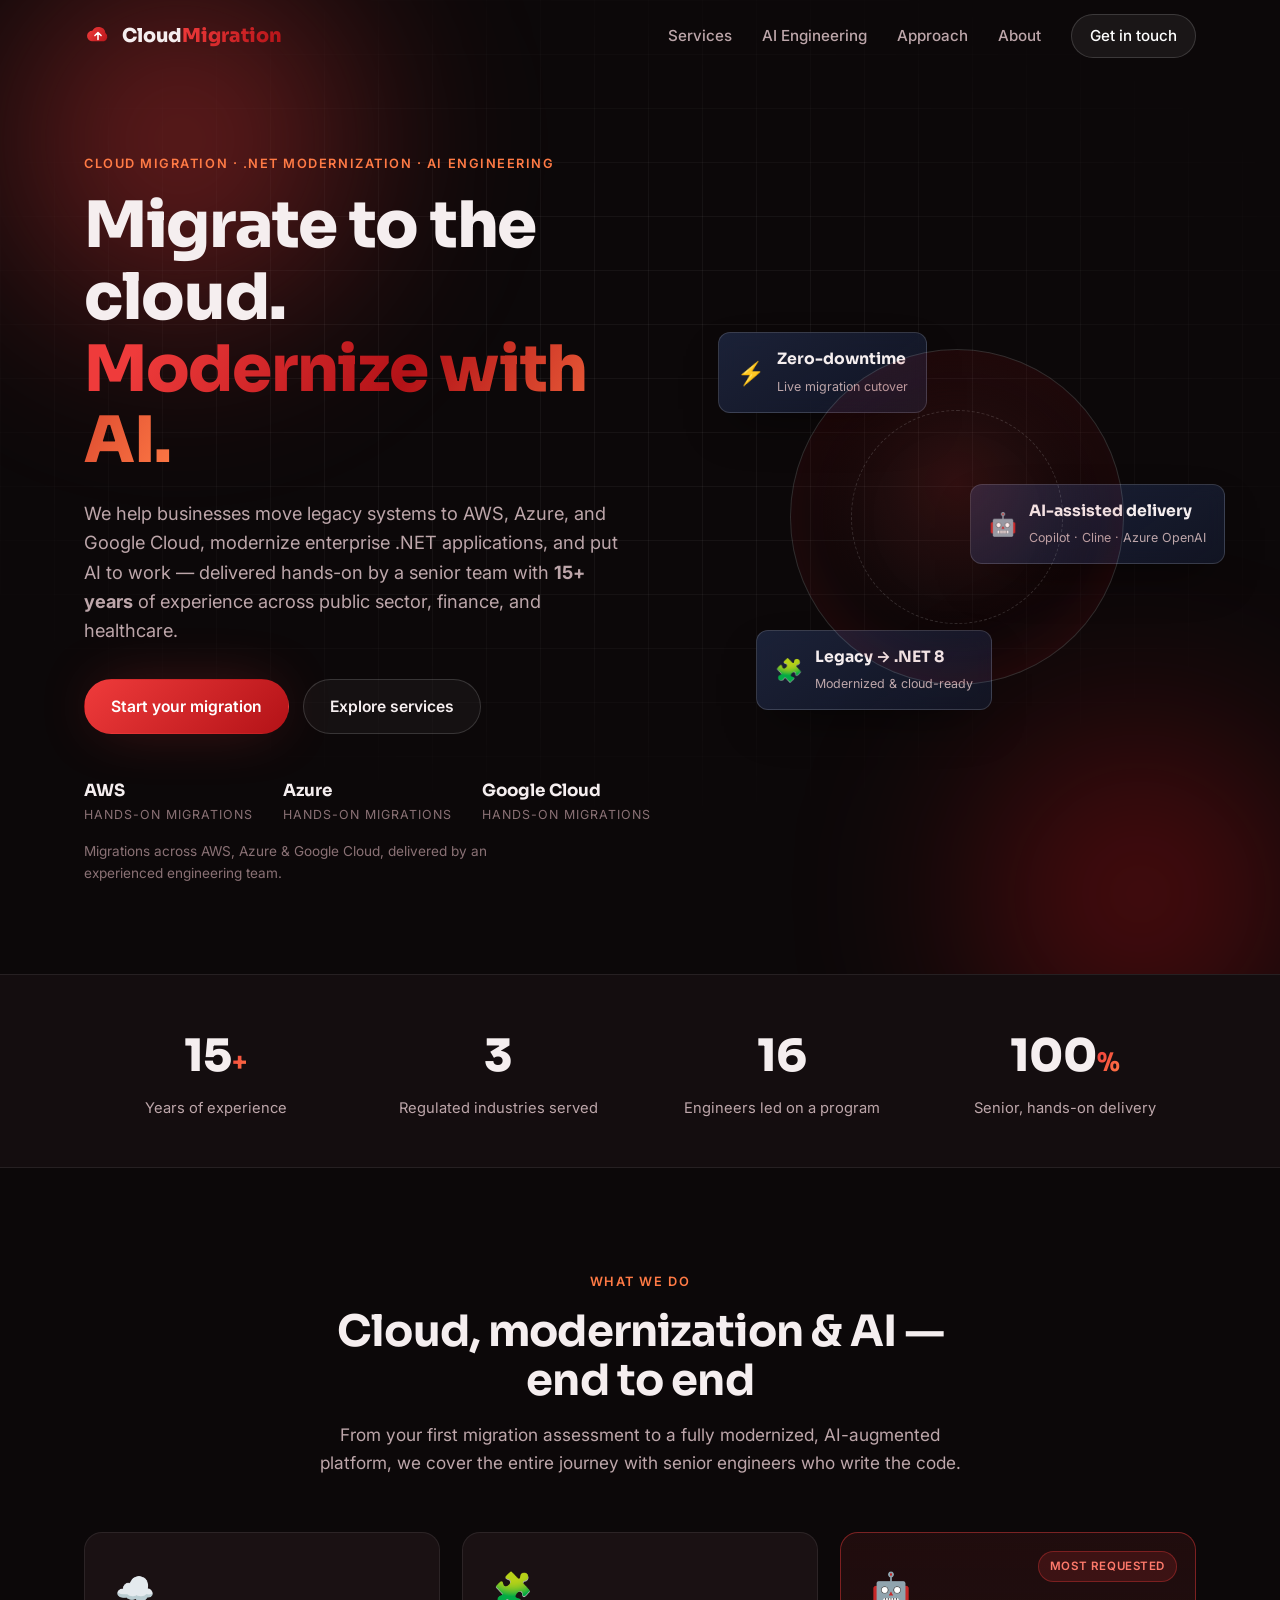
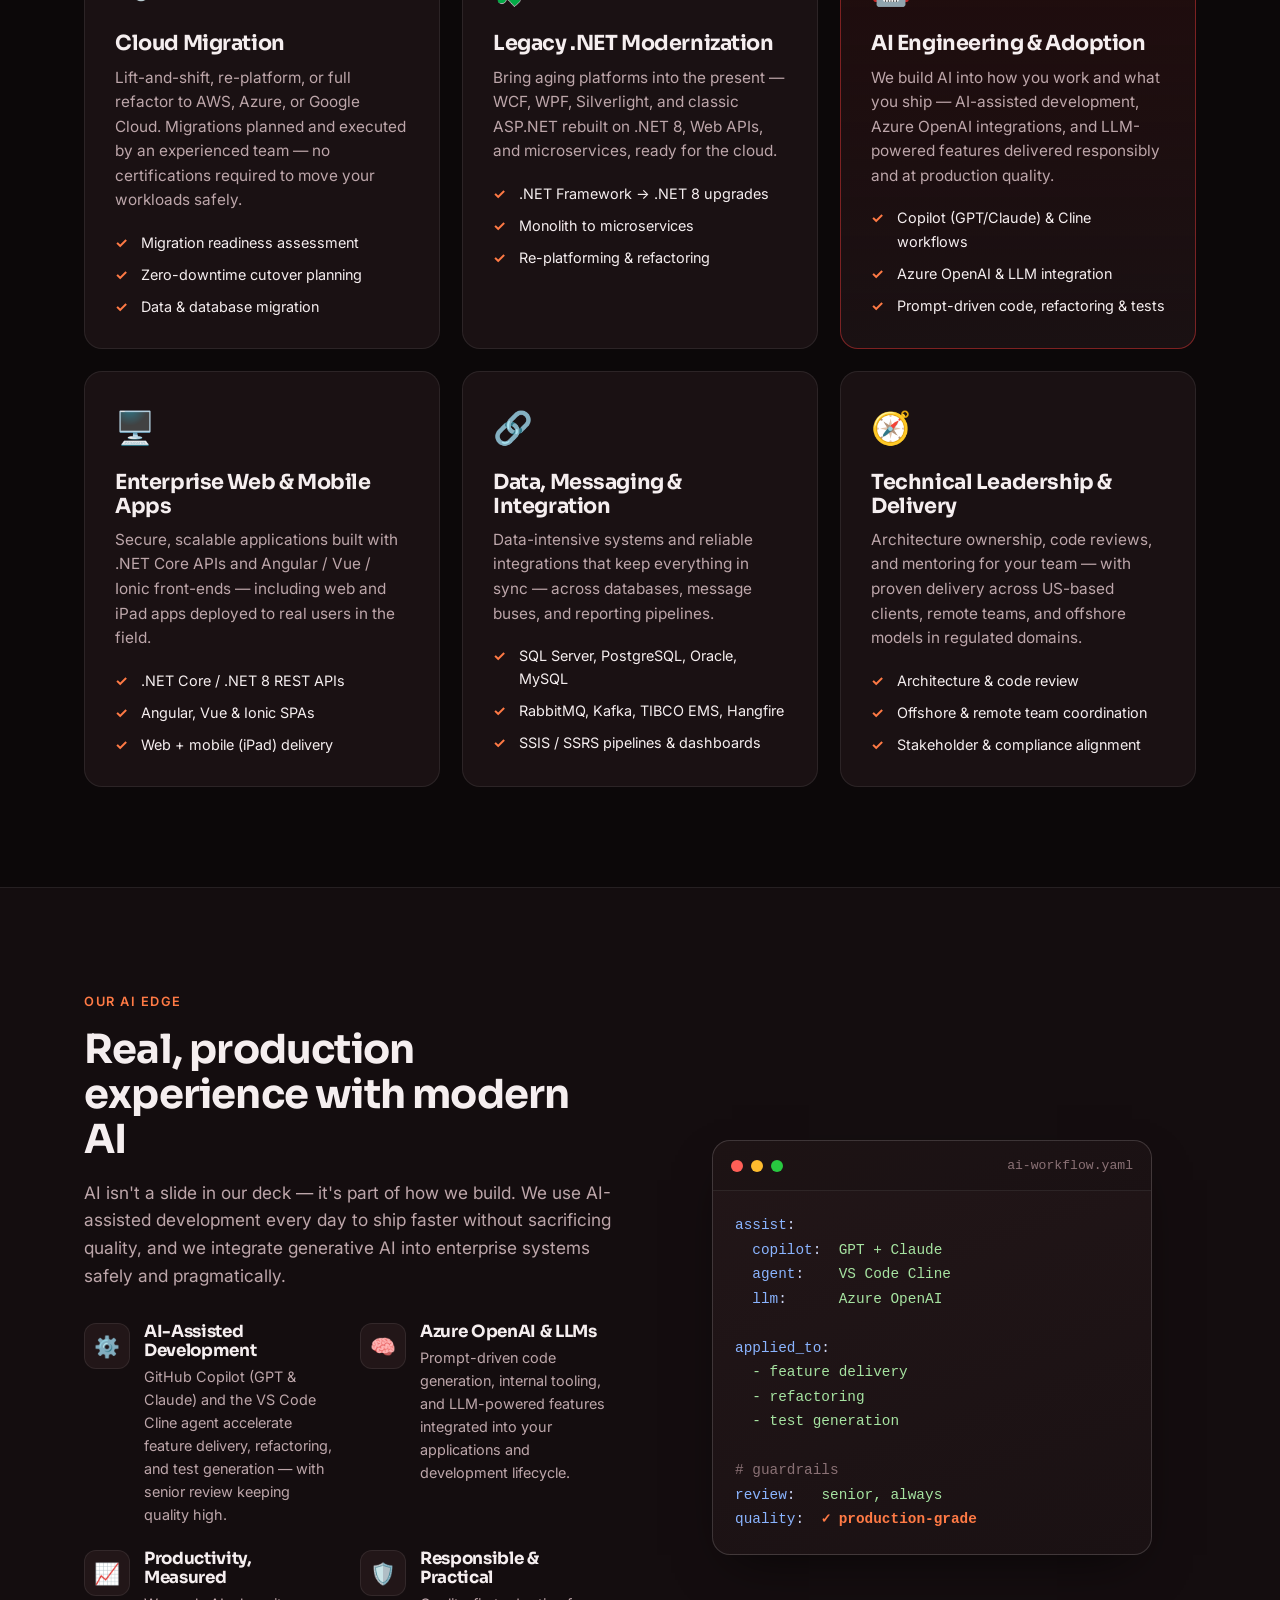
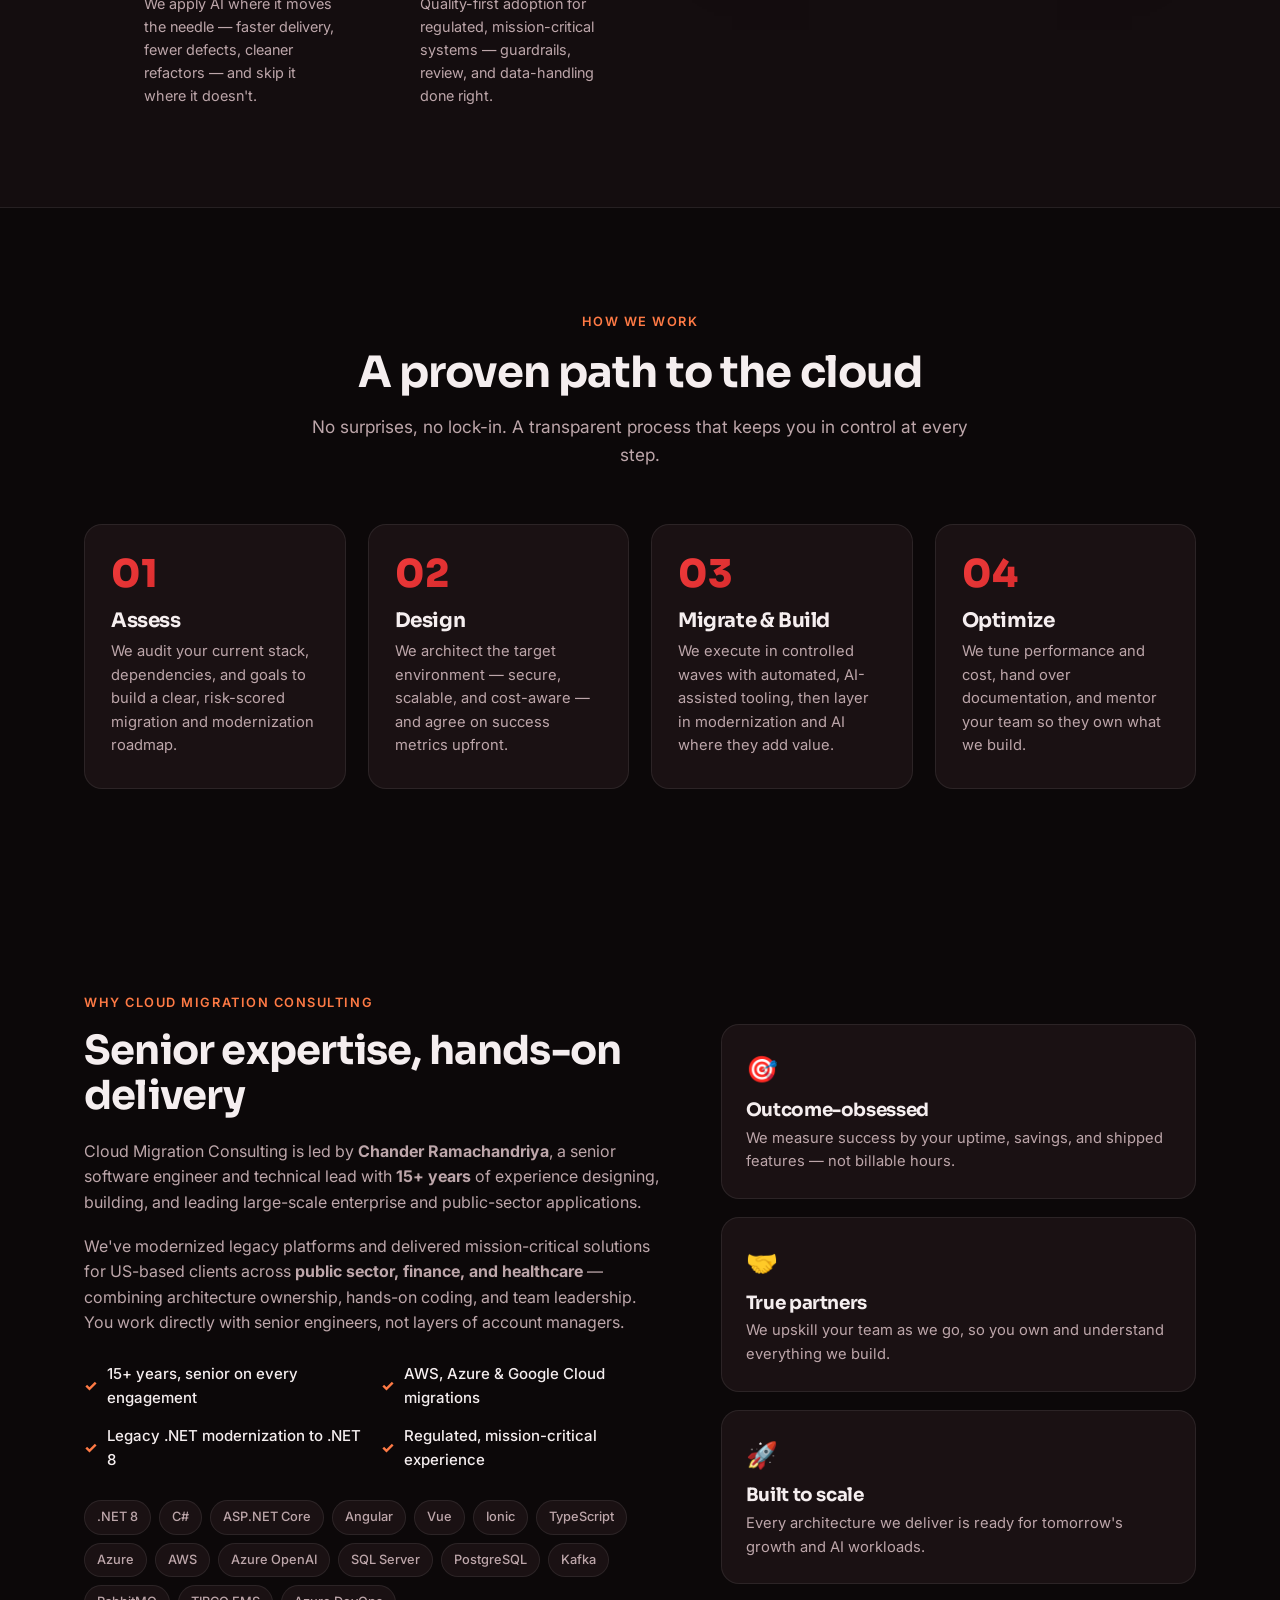
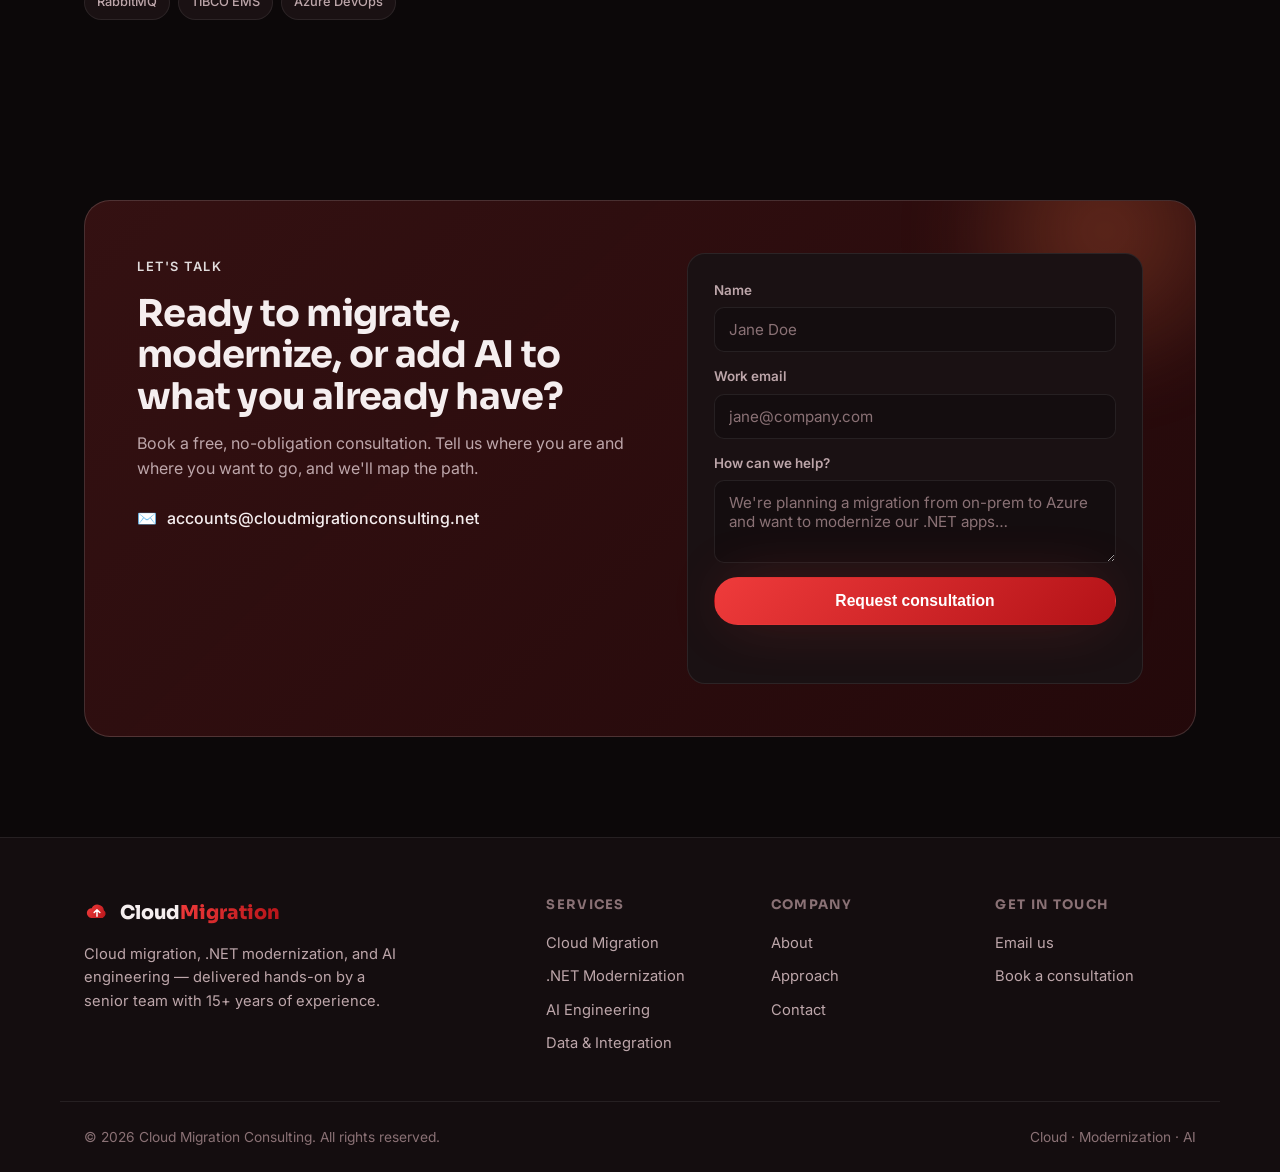
==== commit ebb816d9: "Rework site around real profile: red theme, remove cert claims - Switch UI to a red theme (warm dark" ====
--- a/index.html
+++ b/index.html
@@ -3,14 +3,14 @@
 <head>
   <meta charset="UTF-8" />
   <meta name="viewport" content="width=device-width, initial-scale=1.0" />
-  <title>Cloud Migration Consulting — Cloud &amp; AI Transformation Experts</title>
-  <meta name="description" content="Cloud Migration Consulting helps businesses modernize with seamless cloud migrations, AI adoption, and data engineering across AWS, Azure, and Google Cloud." />
-  <meta name="keywords" content="cloud migration, AI consulting, AWS, Azure, GCP, cloud strategy, data engineering, DevOps, machine learning, digital transformation" />
+  <title>Cloud Migration Consulting — Cloud, .NET Modernization &amp; AI Engineering</title>
+  <meta name="description" content="Cloud Migration Consulting helps businesses migrate to AWS, Azure &amp; Google Cloud, modernize legacy .NET systems, and adopt AI — led by a senior technical lead with 15+ years of experience." />
+  <meta name="keywords" content="cloud migration, AWS, Azure, Google Cloud, .NET modernization, AI engineering, GitHub Copilot, Azure OpenAI, C#, Angular, Vue, data integration, technical leadership" />
   <meta name="author" content="Cloud Migration Consulting" />
 
   <!-- Open Graph -->
-  <meta property="og:title" content="Cloud Migration Consulting — Cloud &amp; AI Transformation Experts" />
-  <meta property="og:description" content="Seamless cloud migrations and AI adoption for modern businesses. AWS, Azure &amp; Google Cloud experts." />
+  <meta property="og:title" content="Cloud Migration Consulting — Cloud, .NET Modernization &amp; AI Engineering" />
+  <meta property="og:description" content="Migrate to the cloud, modernize legacy .NET, and put AI to work — delivered hands-on by a senior team with 15+ years of experience." />
   <meta property="og:type" content="website" />
   <meta property="og:url" content="https://cloudmigrationconsulting.net/" />
 
@@ -29,7 +29,7 @@
           <svg viewBox="0 0 32 32" width="28" height="28" fill="none">
             <path d="M9 22a6 6 0 0 1 .5-11.98A8 8 0 0 1 24.5 12.5 5.5 5.5 0 0 1 23 22H9Z" fill="url(#lg)"/>
             <path d="M16 12v8M12.5 15.5 16 12l3.5 3.5" stroke="#fff" stroke-width="1.8" stroke-linecap="round" stroke-linejoin="round"/>
-            <defs><linearGradient id="lg" x1="4" y1="8" x2="28" y2="24" gradientUnits="userSpaceOnUse"><stop stop-color="#4f7cff"/><stop offset="1" stop-color="#8a5cff"/></linearGradient></defs>
+            <defs><linearGradient id="lg" x1="4" y1="8" x2="28" y2="24" gradientUnits="userSpaceOnUse"><stop stop-color="#ef3b3b"/><stop offset="1" stop-color="#b31217"/></linearGradient></defs>
           </svg>
         </span>
         <span class="logo-text">Cloud<span class="logo-accent">Migration</span></span>
@@ -37,7 +37,7 @@
 
       <nav class="nav" id="nav" aria-label="Primary">
         <a href="#services">Services</a>
-        <a href="#ai">AI Expertise</a>
+        <a href="#ai">AI Engineering</a>
         <a href="#approach">Approach</a>
         <a href="#about">About</a>
         <a href="#contact" class="nav-cta">Get in touch</a>
@@ -59,22 +59,24 @@
       </div>
       <div class="container hero-inner">
         <div class="hero-content" data-reveal>
-          <span class="eyebrow">Cloud &amp; AI Transformation Partners</span>
-          <h1>Migrate to the cloud.<br /><span class="gradient-text">Unlock the power of AI.</span></h1>
+          <span class="eyebrow">Cloud Migration · .NET Modernization · AI Engineering</span>
+          <h1>Migrate to the cloud.<br /><span class="gradient-text">Modernize with AI.</span></h1>
           <p class="hero-sub">
-            We help ambitious businesses move to the cloud with zero drama and put
-            artificial intelligence to work — turning legacy systems into scalable,
-            intelligent platforms that grow with you.
+            We help businesses move legacy systems to AWS, Azure, and Google Cloud,
+            modernize enterprise .NET applications, and put AI to work — delivered
+            hands-on by a senior team with <strong>15+ years</strong> of experience
+            across public sector, finance, and healthcare.
           </p>
           <div class="hero-actions">
             <a href="#contact" class="btn btn-primary">Start your migration</a>
             <a href="#services" class="btn btn-ghost">Explore services</a>
           </div>
           <div class="hero-trust">
-            <div class="trust-item"><strong>AWS</strong><span>Advanced</span></div>
-            <div class="trust-item"><strong>Azure</strong><span>Certified</span></div>
-            <div class="trust-item"><strong>Google Cloud</strong><span>Partner</span></div>
-          </div>
+            <div class="trust-item"><strong>AWS</strong><span>Hands-on migrations</span></div>
+            <div class="trust-item"><strong>Azure</strong><span>Hands-on migrations</span></div>
+            <div class="trust-item"><strong>Google Cloud</strong><span>Hands-on migrations</span></div>
+          </div>
+          <p class="hero-note">Migrations across AWS, Azure &amp; Google Cloud, delivered by an experienced engineering team.</p>
         </div>
 
         <div class="hero-visual" data-reveal aria-hidden="true">
@@ -84,11 +86,11 @@
           </div>
           <div class="glass-card float-card card-2">
             <span class="card-icon">🤖</span>
-            <div><strong>AI copilots</strong><small>Shipped to production</small></div>
+            <div><strong>AI-assisted delivery</strong><small>Copilot · Cline · Azure OpenAI</small></div>
           </div>
           <div class="glass-card float-card card-3">
-            <span class="card-icon">📉</span>
-            <div><strong>-42% cloud spend</strong><small>Avg. cost optimization</small></div>
+            <span class="card-icon">🧩</span>
+            <div><strong>Legacy → .NET 8</strong><small>Modernized &amp; cloud-ready</small></div>
           </div>
           <div class="hero-ring"></div>
         </div>
@@ -96,12 +98,12 @@
     </section>
 
     <!-- Stats -->
-    <section class="stats" aria-label="Key results">
+    <section class="stats" aria-label="Key facts">
       <div class="container stats-grid">
-        <div class="stat" data-reveal><span class="stat-num" data-count="120">0</span><span class="stat-plus">+</span><p>Workloads migrated</p></div>
-        <div class="stat" data-reveal><span class="stat-num" data-count="99.9">0</span><span class="stat-plus">%</span><p>Uptime maintained</p></div>
-        <div class="stat" data-reveal><span class="stat-num" data-count="42">0</span><span class="stat-plus">%</span><p>Avg. cost reduction</p></div>
-        <div class="stat" data-reveal><span class="stat-num" data-count="15">0</span><span class="stat-plus">+</span><p>Years combined experience</p></div>
+        <div class="stat" data-reveal><span class="stat-num" data-count="15">0</span><span class="stat-plus">+</span><p>Years of experience</p></div>
+        <div class="stat" data-reveal><span class="stat-num" data-count="3">0</span><span class="stat-plus"></span><p>Regulated industries served</p></div>
+        <div class="stat" data-reveal><span class="stat-num" data-count="16">0</span><span class="stat-plus"></span><p>Engineers led on a program</p></div>
+        <div class="stat" data-reveal><span class="stat-num" data-count="100">0</span><span class="stat-plus">%</span><p>Senior, hands-on delivery</p></div>
       </div>
     </section>
 
@@ -110,15 +112,15 @@
       <div class="container">
         <div class="section-head" data-reveal>
           <span class="eyebrow">What we do</span>
-          <h2>End-to-end cloud &amp; AI services</h2>
-          <p class="section-lead">From your first migration assessment to a fully AI-augmented platform, we cover the entire journey.</p>
+          <h2>Cloud, modernization &amp; AI — end to end</h2>
+          <p class="section-lead">From your first migration assessment to a fully modernized, AI-augmented platform, we cover the entire journey with senior engineers who write the code.</p>
         </div>
 
         <div class="cards-grid">
           <article class="service-card" data-reveal>
             <div class="service-icon">☁️</div>
             <h3>Cloud Migration</h3>
-            <p>Lift-and-shift, re-platform, or full refactor. We move your apps, databases, and workloads to AWS, Azure, or GCP with zero data loss and minimal downtime.</p>
+            <p>Lift-and-shift, re-platform, or full refactor to AWS, Azure, or Google Cloud. Migrations planned and executed by an experienced team — no certifications required to move your workloads safely.</p>
             <ul class="tick-list">
               <li>Migration readiness assessment</li>
               <li>Zero-downtime cutover planning</li>
@@ -126,104 +128,104 @@
             </ul>
           </article>
 
+          <article class="service-card" data-reveal>
+            <div class="service-icon">🧩</div>
+            <h3>Legacy .NET Modernization</h3>
+            <p>Bring aging platforms into the present — WCF, WPF, Silverlight, and classic ASP.NET rebuilt on .NET 8, Web APIs, and microservices, ready for the cloud.</p>
+            <ul class="tick-list">
+              <li>.NET Framework → .NET 8 upgrades</li>
+              <li>Monolith to microservices</li>
+              <li>Re-platforming &amp; refactoring</li>
+            </ul>
+          </article>
+
           <article class="service-card featured" data-reveal>
             <div class="service-badge">Most requested</div>
             <div class="service-icon">🤖</div>
-            <h3>AI &amp; Machine Learning</h3>
-            <p>Put AI to work. We build LLM-powered assistants, RAG systems, and ML pipelines — and integrate generative AI safely into your existing products.</p>
-            <ul class="tick-list">
-              <li>LLM apps, chatbots &amp; copilots</li>
-              <li>RAG &amp; knowledge retrieval</li>
-              <li>MLOps &amp; model deployment</li>
+            <h3>AI Engineering &amp; Adoption</h3>
+            <p>We build AI into how you work and what you ship — AI-assisted development, Azure OpenAI integrations, and LLM-powered features delivered responsibly and at production quality.</p>
+            <ul class="tick-list">
+              <li>Copilot (GPT/Claude) &amp; Cline workflows</li>
+              <li>Azure OpenAI &amp; LLM integration</li>
+              <li>Prompt-driven code, refactoring &amp; tests</li>
             </ul>
           </article>
 
           <article class="service-card" data-reveal>
-            <div class="service-icon">🏗️</div>
-            <h3>Cloud-Native Architecture</h3>
-            <p>Design resilient, scalable systems built for the cloud — containers, serverless, microservices, and infrastructure as code done right.</p>
-            <ul class="tick-list">
-              <li>Kubernetes &amp; serverless</li>
-              <li>Infrastructure as Code (Terraform)</li>
-              <li>Well-Architected reviews</li>
+            <div class="service-icon">🖥️</div>
+            <h3>Enterprise Web &amp; Mobile Apps</h3>
+            <p>Secure, scalable applications built with .NET Core APIs and Angular / Vue / Ionic front-ends — including web and iPad apps deployed to real users in the field.</p>
+            <ul class="tick-list">
+              <li>.NET Core / .NET 8 REST APIs</li>
+              <li>Angular, Vue &amp; Ionic SPAs</li>
+              <li>Web + mobile (iPad) delivery</li>
             </ul>
           </article>
 
           <article class="service-card" data-reveal>
-            <div class="service-icon">📊</div>
-            <h3>Data Engineering</h3>
-            <p>Modern data platforms that feed your analytics and AI. Pipelines, lakehouses, and warehouses that turn raw data into decisions.</p>
-            <ul class="tick-list">
-              <li>Data lakes &amp; warehouses</li>
-              <li>Real-time &amp; batch pipelines</li>
-              <li>Analytics &amp; BI enablement</li>
+            <div class="service-icon">🔗</div>
+            <h3>Data, Messaging &amp; Integration</h3>
+            <p>Data-intensive systems and reliable integrations that keep everything in sync — across databases, message buses, and reporting pipelines.</p>
+            <ul class="tick-list">
+              <li>SQL Server, PostgreSQL, Oracle, MySQL</li>
+              <li>RabbitMQ, Kafka, TIBCO EMS, Hangfire</li>
+              <li>SSIS / SSRS pipelines &amp; dashboards</li>
             </ul>
           </article>
 
           <article class="service-card" data-reveal>
-            <div class="service-icon">🔒</div>
-            <h3>Security &amp; Compliance</h3>
-            <p>Cloud security baked in from day one. Identity, encryption, and compliance frameworks that keep auditors and customers happy.</p>
-            <ul class="tick-list">
-              <li>Zero-trust &amp; IAM design</li>
-              <li>SOC 2, HIPAA, GDPR readiness</li>
-              <li>Threat monitoring &amp; response</li>
-            </ul>
-          </article>
-
-          <article class="service-card" data-reveal>
-            <div class="service-icon">⚙️</div>
-            <h3>DevOps &amp; Cost Optimization</h3>
-            <p>Ship faster and spend less. Automated CI/CD, observability, and FinOps practices that cut cloud bills without cutting corners.</p>
-            <ul class="tick-list">
-              <li>CI/CD automation</li>
-              <li>FinOps &amp; cost governance</li>
-              <li>Observability &amp; SRE</li>
-            </ul>
-          </article>
-        </div>
-      </div>
-    </section>
-
-    <!-- AI Expertise -->
+            <div class="service-icon">🧭</div>
+            <h3>Technical Leadership &amp; Delivery</h3>
+            <p>Architecture ownership, code reviews, and mentoring for your team — with proven delivery across US-based clients, remote teams, and offshore models in regulated domains.</p>
+            <ul class="tick-list">
+              <li>Architecture &amp; code review</li>
+              <li>Offshore &amp; remote team coordination</li>
+              <li>Stakeholder &amp; compliance alignment</li>
+            </ul>
+          </article>
+        </div>
+      </div>
+    </section>
+
+    <!-- AI Engineering -->
     <section class="section ai-section" id="ai">
       <div class="container ai-inner">
         <div class="ai-content" data-reveal>
           <span class="eyebrow">Our AI edge</span>
-          <h2>Deep, hands-on experience with modern AI</h2>
+          <h2>Real, production experience with modern AI</h2>
           <p class="section-lead">
-            AI isn't a buzzword for us — it's what we ship. We've designed and deployed
-            production-grade generative AI and machine learning systems, and we know how to
-            do it responsibly, cost-effectively, and at scale.
+            AI isn't a slide in our deck — it's part of how we build. We use AI-assisted
+            development every day to ship faster without sacrificing quality, and we
+            integrate generative AI into enterprise systems safely and pragmatically.
           </p>
 
           <div class="ai-features">
+            <div class="ai-feature">
+              <span class="ai-feature-icon">⚙️</span>
+              <div>
+                <h4>AI-Assisted Development</h4>
+                <p>GitHub Copilot (GPT &amp; Claude) and the VS Code Cline agent accelerate feature delivery, refactoring, and test generation — with senior review keeping quality high.</p>
+              </div>
+            </div>
             <div class="ai-feature">
               <span class="ai-feature-icon">🧠</span>
               <div>
-                <h4>Generative AI &amp; LLMs</h4>
-                <p>Custom copilots, document intelligence, and RAG systems built on leading foundation models — grounded in your data and guardrailed for safety.</p>
-              </div>
-            </div>
-            <div class="ai-feature">
-              <span class="ai-feature-icon">🔗</span>
-              <div>
-                <h4>AI Agents &amp; Automation</h4>
-                <p>Autonomous agents and workflow automation that connect to your tools and take real work off your team's plate.</p>
+                <h4>Azure OpenAI &amp; LLMs</h4>
+                <p>Prompt-driven code generation, internal tooling, and LLM-powered features integrated into your applications and development lifecycle.</p>
               </div>
             </div>
             <div class="ai-feature">
               <span class="ai-feature-icon">📈</span>
               <div>
-                <h4>Predictive ML at Scale</h4>
-                <p>Forecasting, recommendation, and classification models with robust MLOps pipelines for continuous training and monitoring.</p>
+                <h4>Productivity, Measured</h4>
+                <p>We apply AI where it moves the needle — faster delivery, fewer defects, cleaner refactors — and skip it where it doesn't.</p>
               </div>
             </div>
             <div class="ai-feature">
               <span class="ai-feature-icon">🛡️</span>
               <div>
-                <h4>Responsible AI</h4>
-                <p>Governance, evaluation, and cost controls so your AI is accurate, compliant, and doesn't blow the budget.</p>
+                <h4>Responsible &amp; Practical</h4>
+                <p>Quality-first adoption for regulated, mission-critical systems — guardrails, review, and data-handling done right.</p>
               </div>
             </div>
           </div>
@@ -233,20 +235,21 @@
           <div class="glass-panel">
             <div class="panel-header">
               <span class="dot red"></span><span class="dot amber"></span><span class="dot green"></span>
-              <span class="panel-title">ai-pipeline.yaml</span>
-            </div>
-            <pre class="code"><code><span class="c-key">stack</span>:
-  <span class="c-key">ingest</span>:   <span class="c-str">stream + batch</span>
-  <span class="c-key">embed</span>:    <span class="c-str">vector store</span>
-  <span class="c-key">retrieve</span>: <span class="c-str">RAG + reranking</span>
-  <span class="c-key">reason</span>:   <span class="c-str">LLM + guardrails</span>
-  <span class="c-key">deploy</span>:   <span class="c-str">serverless GPU</span>
-  <span class="c-key">observe</span>:  <span class="c-str">evals + tracing</span>
-
-<span class="c-cmt"># result</span>
-<span class="c-key">latency</span>:  <span class="c-num">280ms</span>
-<span class="c-key">accuracy</span>: <span class="c-num">96.4%</span>
-<span class="c-key">status</span>:   <span class="c-ok">✓ in production</span></code></pre>
+              <span class="panel-title">ai-workflow.yaml</span>
+            </div>
+            <pre class="code"><code><span class="c-key">assist</span>:
+  <span class="c-key">copilot</span>:  <span class="c-str">GPT + Claude</span>
+  <span class="c-key">agent</span>:    <span class="c-str">VS Code Cline</span>
+  <span class="c-key">llm</span>:      <span class="c-str">Azure OpenAI</span>
+
+<span class="c-key">applied_to</span>:
+  <span class="c-str">- feature delivery</span>
+  <span class="c-str">- refactoring</span>
+  <span class="c-str">- test generation</span>
+
+<span class="c-cmt"># guardrails</span>
+<span class="c-key">review</span>:   <span class="c-str">senior, always</span>
+<span class="c-key">quality</span>:  <span class="c-ok">✓ production-grade</span></code></pre>
           </div>
         </div>
       </div>
@@ -265,22 +268,22 @@
           <div class="step" data-reveal>
             <div class="step-num">01</div>
             <h3>Assess</h3>
-            <p>We audit your current stack, dependencies, and goals to build a clear, risk-scored migration and AI roadmap.</p>
+            <p>We audit your current stack, dependencies, and goals to build a clear, risk-scored migration and modernization roadmap.</p>
           </div>
           <div class="step" data-reveal>
             <div class="step-num">02</div>
             <h3>Design</h3>
-            <p>We architect the target environment — secure, scalable, and cost-optimized — and agree on success metrics upfront.</p>
+            <p>We architect the target environment — secure, scalable, and cost-aware — and agree on success metrics upfront.</p>
           </div>
           <div class="step" data-reveal>
             <div class="step-num">03</div>
             <h3>Migrate &amp; Build</h3>
-            <p>We execute in controlled waves with automated tooling, then layer in AI and data capabilities where they add value.</p>
+            <p>We execute in controlled waves with automated, AI-assisted tooling, then layer in modernization and AI where they add value.</p>
           </div>
           <div class="step" data-reveal>
             <div class="step-num">04</div>
             <h3>Optimize</h3>
-            <p>We tune performance and cost, hand over documentation, and stay on to support your team as they scale.</p>
+            <p>We tune performance and cost, hand over documentation, and mentor your team so they own what we build.</p>
           </div>
         </div>
       </div>
@@ -291,23 +294,28 @@
       <div class="container about-inner">
         <div class="about-content" data-reveal>
           <span class="eyebrow">Why Cloud Migration Consulting</span>
-          <h2>A boutique team with enterprise-grade experience</h2>
+          <h2>Senior expertise, hands-on delivery</h2>
           <p>
-            We're a specialist consultancy focused on two things we love: moving businesses
-            to the cloud and helping them harness AI. Over the years we've delivered
-            migrations and intelligent systems for startups and established enterprises alike —
-            across finance, healthcare, retail, and SaaS.
+            Cloud Migration Consulting is led by <strong>Chander Ramachandriya</strong>, a
+            senior software engineer and technical lead with <strong>15+ years</strong> of
+            experience designing, building, and leading large-scale enterprise and
+            public-sector applications.
           </p>
           <p>
-            You work directly with senior engineers and architects, not layers of account
-            managers. That means faster decisions, honest advice, and solutions built for
-            your reality — not a template.
+            We've modernized legacy platforms and delivered mission-critical solutions for
+            US-based clients across <strong>public sector, finance, and healthcare</strong> —
+            combining architecture ownership, hands-on coding, and team leadership. You work
+            directly with senior engineers, not layers of account managers.
           </p>
           <div class="about-points">
-            <div class="about-point"><span>✓</span> Vendor-neutral, results-first advice</div>
-            <div class="about-point"><span>✓</span> Certified across AWS, Azure &amp; GCP</div>
-            <div class="about-point"><span>✓</span> Senior talent on every engagement</div>
-            <div class="about-point"><span>✓</span> Fixed-scope options, no surprise bills</div>
+            <div class="about-point"><span>✓</span> 15+ years, senior on every engagement</div>
+            <div class="about-point"><span>✓</span> AWS, Azure &amp; Google Cloud migrations</div>
+            <div class="about-point"><span>✓</span> Legacy .NET modernization to .NET 8</div>
+            <div class="about-point"><span>✓</span> Regulated, mission-critical experience</div>
+          </div>
+
+          <div class="tech-strip" aria-label="Technologies we work with">
+            <span>.NET 8</span><span>C#</span><span>ASP.NET Core</span><span>Angular</span><span>Vue</span><span>Ionic</span><span>TypeScript</span><span>Azure</span><span>AWS</span><span>Azure OpenAI</span><span>SQL Server</span><span>PostgreSQL</span><span>Kafka</span><span>RabbitMQ</span><span>TIBCO EMS</span><span>Azure DevOps</span>
           </div>
         </div>
         <div class="about-visual" data-reveal>
@@ -336,7 +344,7 @@
         <div class="cta-card" data-reveal>
           <div class="cta-copy">
             <span class="eyebrow light">Let's talk</span>
-            <h2>Ready to migrate — or add AI to what you already have?</h2>
+            <h2>Ready to migrate, modernize, or add AI to what you already have?</h2>
             <p>Book a free, no-obligation consultation. Tell us where you are and where you want to go, and we'll map the path.</p>
             <div class="cta-contacts">
               <a href="mailto:accounts@cloudmigrationconsulting.net" class="cta-contact">
@@ -355,7 +363,7 @@
             </div>
             <div class="field">
               <label for="message">How can we help?</label>
-              <textarea id="message" name="message" rows="3" placeholder="We're planning a migration from on-prem to AWS and want to explore AI…" required></textarea>
+              <textarea id="message" name="message" rows="3" placeholder="We're planning a migration from on-prem to Azure and want to modernize our .NET apps…" required></textarea>
             </div>
             <button type="submit" class="btn btn-primary btn-block">Request consultation</button>
             <p class="form-note" id="formNote" role="status"></p>
@@ -374,20 +382,20 @@
             <svg viewBox="0 0 32 32" width="26" height="26" fill="none">
               <path d="M9 22a6 6 0 0 1 .5-11.98A8 8 0 0 1 24.5 12.5 5.5 5.5 0 0 1 23 22H9Z" fill="url(#lg2)"/>
               <path d="M16 12v8M12.5 15.5 16 12l3.5 3.5" stroke="#fff" stroke-width="1.8" stroke-linecap="round" stroke-linejoin="round"/>
-              <defs><linearGradient id="lg2" x1="4" y1="8" x2="28" y2="24" gradientUnits="userSpaceOnUse"><stop stop-color="#4f7cff"/><stop offset="1" stop-color="#8a5cff"/></linearGradient></defs>
+              <defs><linearGradient id="lg2" x1="4" y1="8" x2="28" y2="24" gradientUnits="userSpaceOnUse"><stop stop-color="#ef3b3b"/><stop offset="1" stop-color="#b31217"/></linearGradient></defs>
             </svg>
           </span>
           <span class="logo-text">Cloud<span class="logo-accent">Migration</span></span>
         </a>
-        <p>Cloud &amp; AI transformation partners helping businesses modernize with confidence.</p>
+        <p>Cloud migration, .NET modernization, and AI engineering — delivered hands-on by a senior team with 15+ years of experience.</p>
       </div>
       <div class="footer-cols">
         <div class="footer-col">
           <h5>Services</h5>
           <a href="#services">Cloud Migration</a>
-          <a href="#ai">AI &amp; Machine Learning</a>
-          <a href="#services">Cloud Architecture</a>
-          <a href="#services">Data Engineering</a>
+          <a href="#services">.NET Modernization</a>
+          <a href="#ai">AI Engineering</a>
+          <a href="#services">Data &amp; Integration</a>
         </div>
         <div class="footer-col">
           <h5>Company</h5>
@@ -404,7 +412,7 @@
     </div>
     <div class="container footer-bottom">
       <p>&copy; <span id="year">2026</span> Cloud Migration Consulting. All rights reserved.</p>
-      <p>Built for the cloud, powered by AI.</p>
+      <p>Cloud · Modernization · AI</p>
     </div>
   </footer>
 
--- a/styles.css
+++ b/styles.css
@@ -1,21 +1,21 @@
 /* ===== Design tokens ===== */
 :root {
-  --bg: #0a0e1a;
-  --bg-2: #0f1424;
-  --surface: #141a2e;
-  --surface-2: #1a2138;
+  --bg: #0c0809;
+  --bg-2: #140d0f;
+  --surface: #1a1113;
+  --surface-2: #221618;
   --border: rgba(255, 255, 255, 0.08);
-  --border-strong: rgba(255, 255, 255, 0.14);
-  --text: #eef1f8;
-  --muted: #9aa3bd;
-  --muted-2: #6f7896;
-  --brand: #4f7cff;
-  --brand-2: #8a5cff;
-  --accent: #38e0c8;
+  --border-strong: rgba(255, 255, 255, 0.15);
+  --text: #f5eeef;
+  --muted: #bda6aa;
+  --muted-2: #8a7175;
+  --brand: #ef3b3b;
+  --brand-2: #b31217;
+  --accent: #ff7a45;
   --radius: 18px;
   --radius-sm: 12px;
-  --shadow: 0 20px 50px -20px rgba(0, 0, 0, 0.6);
-  --shadow-glow: 0 0 60px -15px rgba(79, 124, 255, 0.45);
+  --shadow: 0 20px 50px -20px rgba(0, 0, 0, 0.65);
+  --shadow-glow: 0 0 60px -15px rgba(239, 59, 59, 0.45);
   --container: 1160px;
   --font: 'Inter', -apple-system, BlinkMacSystemFont, 'Segoe UI', Roboto, sans-serif;
   --font-display: 'Sora', var(--font);
@@ -51,7 +51,7 @@
   background: linear-gradient(135deg, var(--brand), var(--brand-2));
   color: #fff; box-shadow: var(--shadow-glow);
 }
-.btn-primary:hover { transform: translateY(-2px); box-shadow: 0 0 70px -10px rgba(138, 92, 255, 0.6); }
+.btn-primary:hover { transform: translateY(-2px); box-shadow: 0 0 70px -10px rgba(179, 18, 23, 0.65); }
 .btn-ghost { background: rgba(255,255,255,.04); border-color: var(--border-strong); color: var(--text); }
 .btn-ghost:hover { background: rgba(255,255,255,.08); transform: translateY(-2px); }
 .btn-block { width: 100%; }
@@ -115,6 +115,7 @@
 .hero-sub { font-size: 1.14rem; color: var(--muted); max-width: 540px; margin-bottom: 34px; }
 .hero-actions { display: flex; gap: 14px; flex-wrap: wrap; margin-bottom: 44px; }
 .hero-trust { display: flex; gap: 30px; flex-wrap: wrap; }
+.hero-note { margin-top: 16px; font-size: .85rem; color: var(--muted-2); max-width: 460px; }
 .trust-item { display: flex; flex-direction: column; }
 .trust-item strong { font-family: var(--font-display); font-size: 1.05rem; }
 .trust-item span { font-size: .78rem; color: var(--muted-2); text-transform: uppercase; letter-spacing: .08em; }
@@ -124,8 +125,8 @@
 .hero-ring {
   position: absolute; inset: 10% 15%; border-radius: 50%;
   border: 1px solid var(--border-strong);
-  background: radial-gradient(circle at 50% 40%, rgba(79,124,255,.14), transparent 60%);
-  box-shadow: inset 0 0 80px rgba(138,92,255,.15);
+  background: radial-gradient(circle at 50% 40%, rgba(239,59,59,.16), transparent 60%);
+  box-shadow: inset 0 0 80px rgba(179,18,23,.18);
   animation: spin 40s linear infinite;
 }
 .hero-ring::before {
@@ -173,16 +174,16 @@
 }
 .service-card::before {
   content: ''; position: absolute; inset: 0; border-radius: var(--radius);
-  background: radial-gradient(500px circle at var(--mx, 50%) var(--my, 0%), rgba(79,124,255,.1), transparent 40%);
+  background: radial-gradient(500px circle at var(--mx, 50%) var(--my, 0%), rgba(239,59,59,.12), transparent 40%);
   opacity: 0; transition: opacity .3s;
 }
 .service-card:hover { transform: translateY(-6px); border-color: var(--border-strong); box-shadow: var(--shadow); }
 .service-card:hover::before { opacity: 1; }
-.service-card.featured { border-color: rgba(79,124,255,.4); background: linear-gradient(180deg, rgba(79,124,255,.08), var(--surface)); }
+.service-card.featured { border-color: rgba(239,59,59,.45); background: linear-gradient(180deg, rgba(239,59,59,.09), var(--surface)); }
 .service-badge {
   position: absolute; top: 18px; right: 18px; font-size: .72rem; font-weight: 600; letter-spacing: .05em;
-  text-transform: uppercase; color: var(--brand); background: rgba(79,124,255,.12);
-  border: 1px solid rgba(79,124,255,.3); padding: 5px 11px; border-radius: 999px;
+  text-transform: uppercase; color: #ff7a6b; background: rgba(239,59,59,.14);
+  border: 1px solid rgba(239,59,59,.35); padding: 5px 11px; border-radius: 999px;
 }
 .service-icon { font-size: 2rem; margin-bottom: 18px; display: inline-block; }
 .service-card h3 { font-size: 1.3rem; margin-bottom: 10px; }
@@ -243,6 +244,13 @@
 .about-points { display: grid; grid-template-columns: 1fr 1fr; gap: 14px; margin-top: 26px; }
 .about-point { display: flex; align-items: center; gap: 10px; font-size: .94rem; font-weight: 500; }
 .about-point span { color: var(--accent); font-weight: 800; }
+.tech-strip { display: flex; flex-wrap: wrap; gap: 8px; margin-top: 28px; }
+.tech-strip span {
+  font-size: .8rem; font-weight: 500; color: var(--muted);
+  background: var(--surface); border: 1px solid var(--border);
+  padding: 6px 12px; border-radius: 999px;
+}
+
 .about-visual { display: grid; gap: 18px; }
 .value-card {
   background: var(--surface); border: 1px solid var(--border); border-radius: var(--radius);
@@ -257,12 +265,12 @@
 .cta-section { padding: 80px 0 100px; }
 .cta-card {
   position: relative; display: grid; grid-template-columns: 1.05fr .95fr; gap: 46px;
-  background: linear-gradient(135deg, rgba(79,124,255,.16), rgba(138,92,255,.12));
+  background: linear-gradient(135deg, rgba(239,59,59,.18), rgba(179,18,23,.14));
   border: 1px solid var(--border-strong); border-radius: 26px; padding: 52px; overflow: hidden;
 }
 .cta-card::before {
   content: ''; position: absolute; width: 340px; height: 340px; border-radius: 50%;
-  background: radial-gradient(circle, rgba(56,224,200,.25), transparent 70%);
+  background: radial-gradient(circle, rgba(255,122,69,.28), transparent 70%);
   top: -140px; right: -80px; filter: blur(30px);
 }
 .cta-copy { position: relative; z-index: 1; }
@@ -280,7 +288,7 @@
   padding: 12px 14px; color: var(--text); font-family: var(--font); font-size: .95rem; resize: vertical;
   transition: border-color .2s, box-shadow .2s;
 }
-.field input:focus, .field textarea:focus { outline: none; border-color: var(--brand); box-shadow: 0 0 0 3px rgba(79,124,255,.18); }
+.field input:focus, .field textarea:focus { outline: none; border-color: var(--brand); box-shadow: 0 0 0 3px rgba(239,59,59,.2); }
 .field input::placeholder, .field textarea::placeholder { color: var(--muted-2); }
 .form-note { font-size: .86rem; text-align: center; min-height: 18px; }
 .form-note.success { color: var(--accent); }
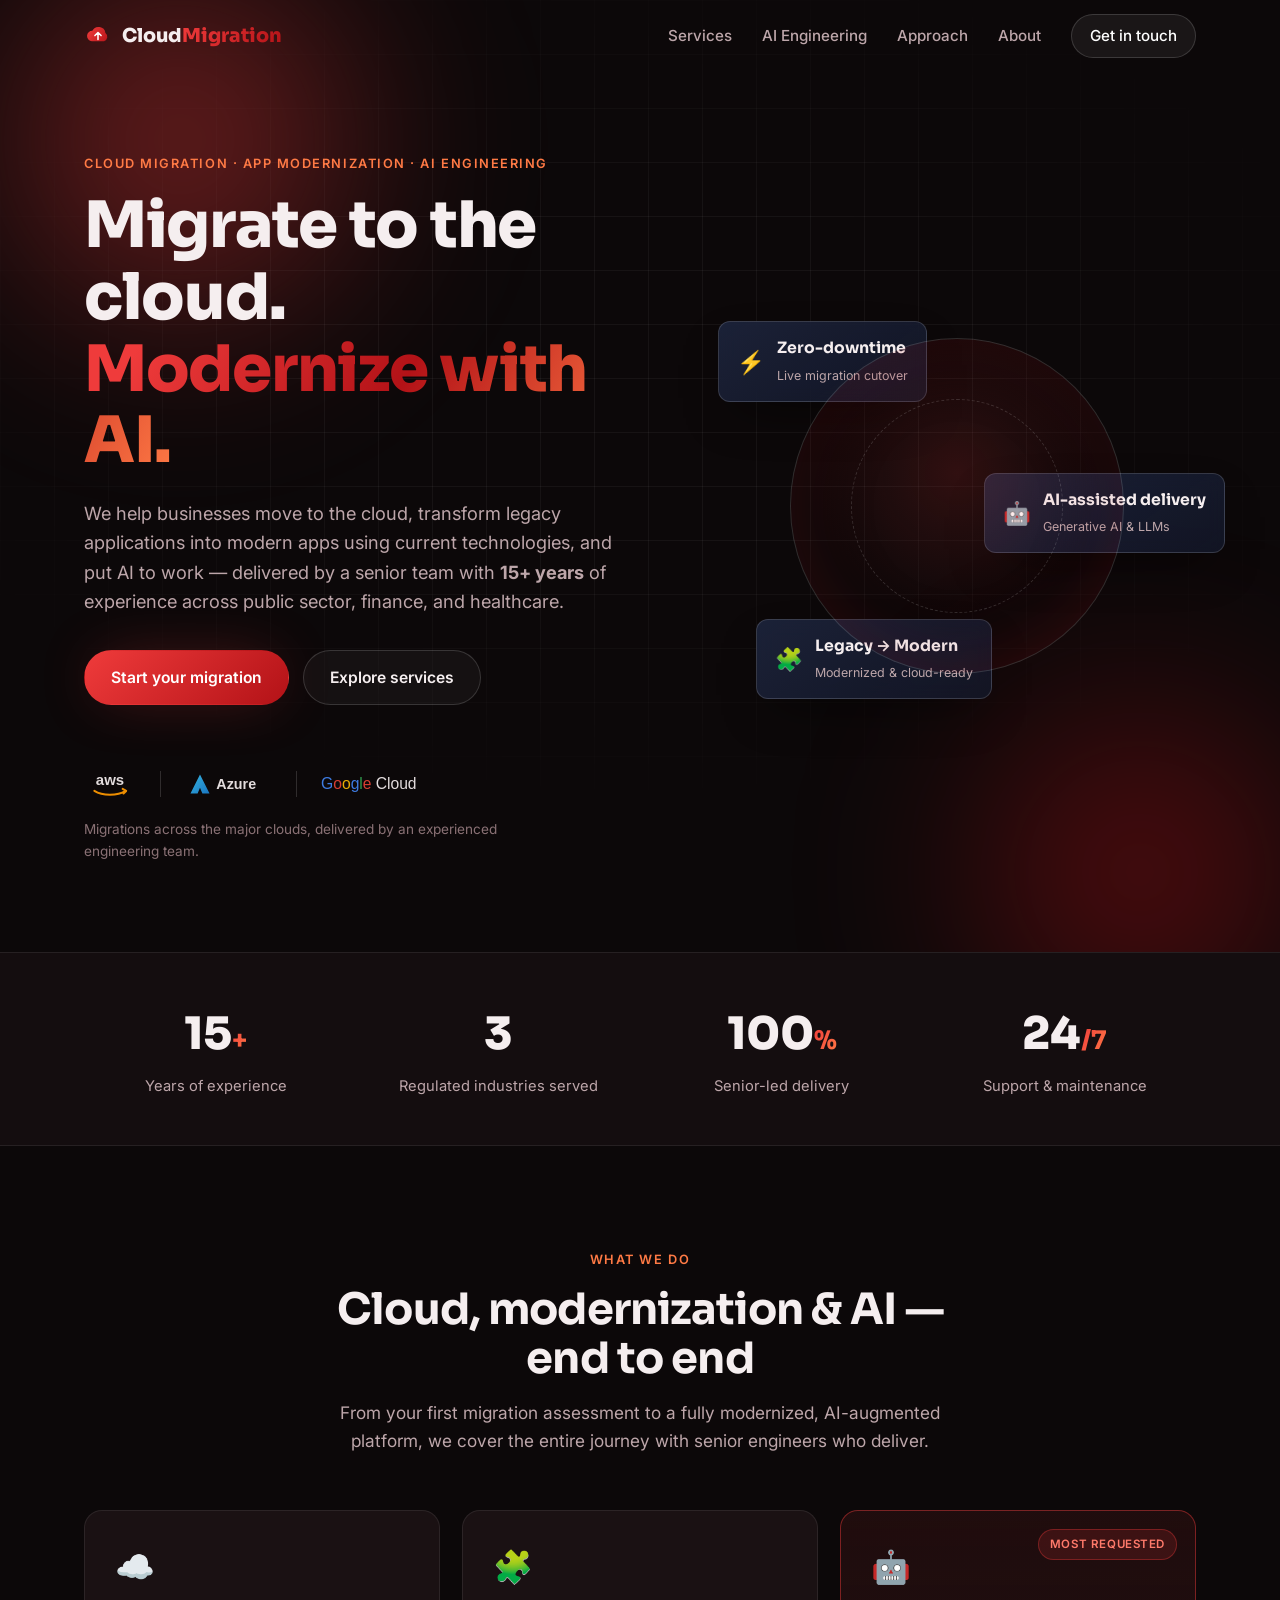
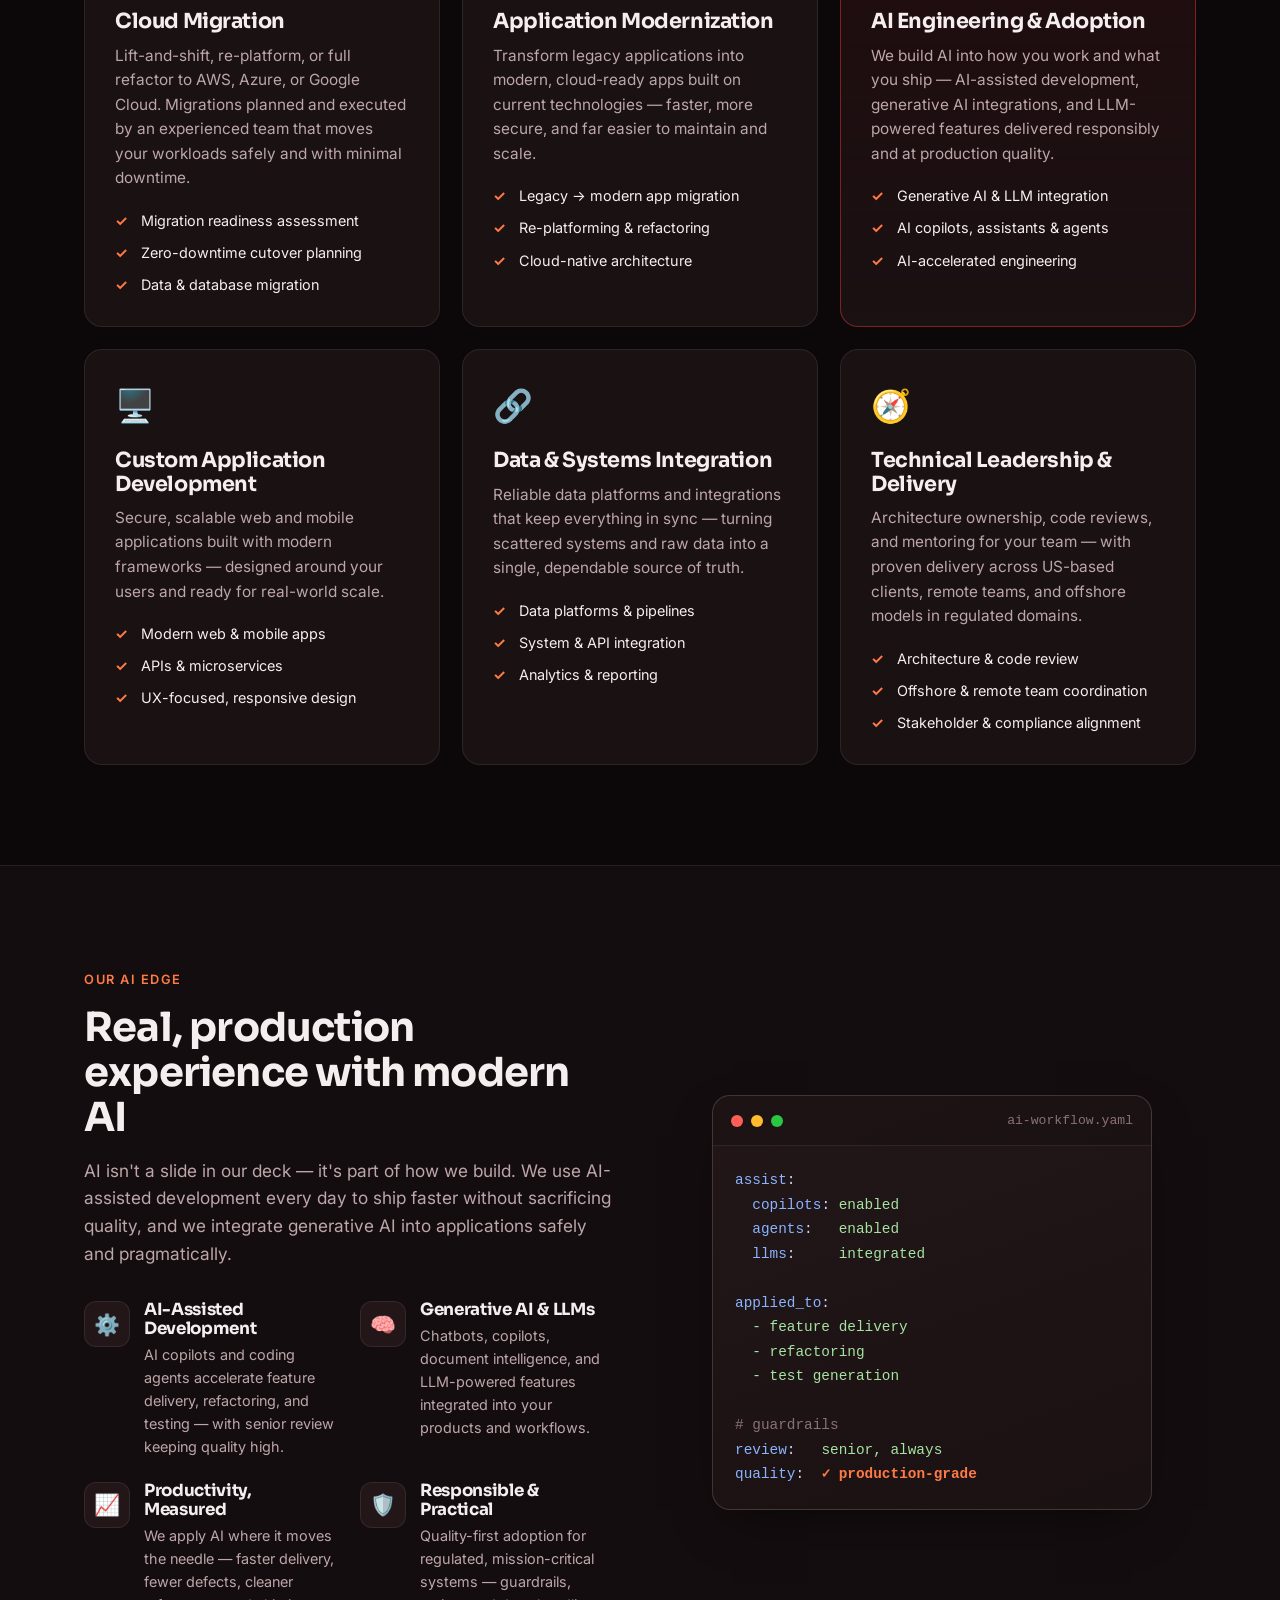
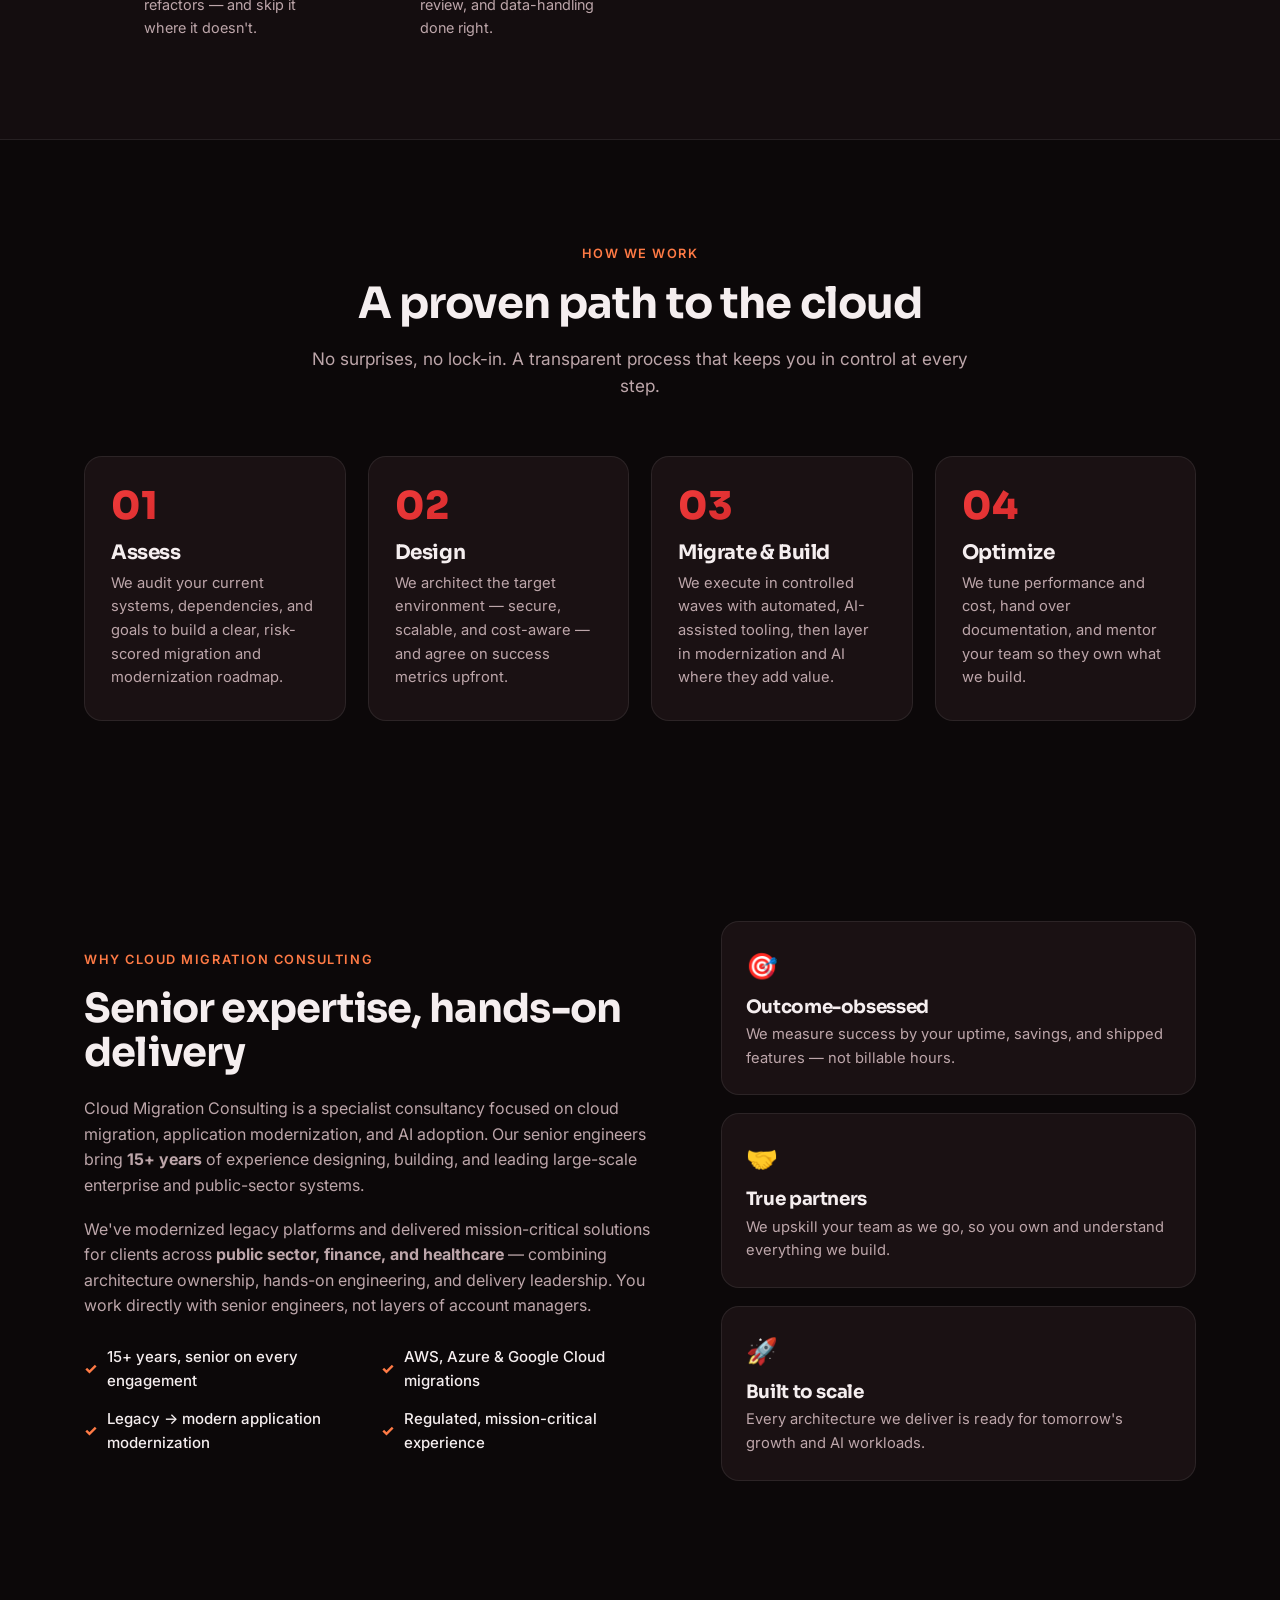
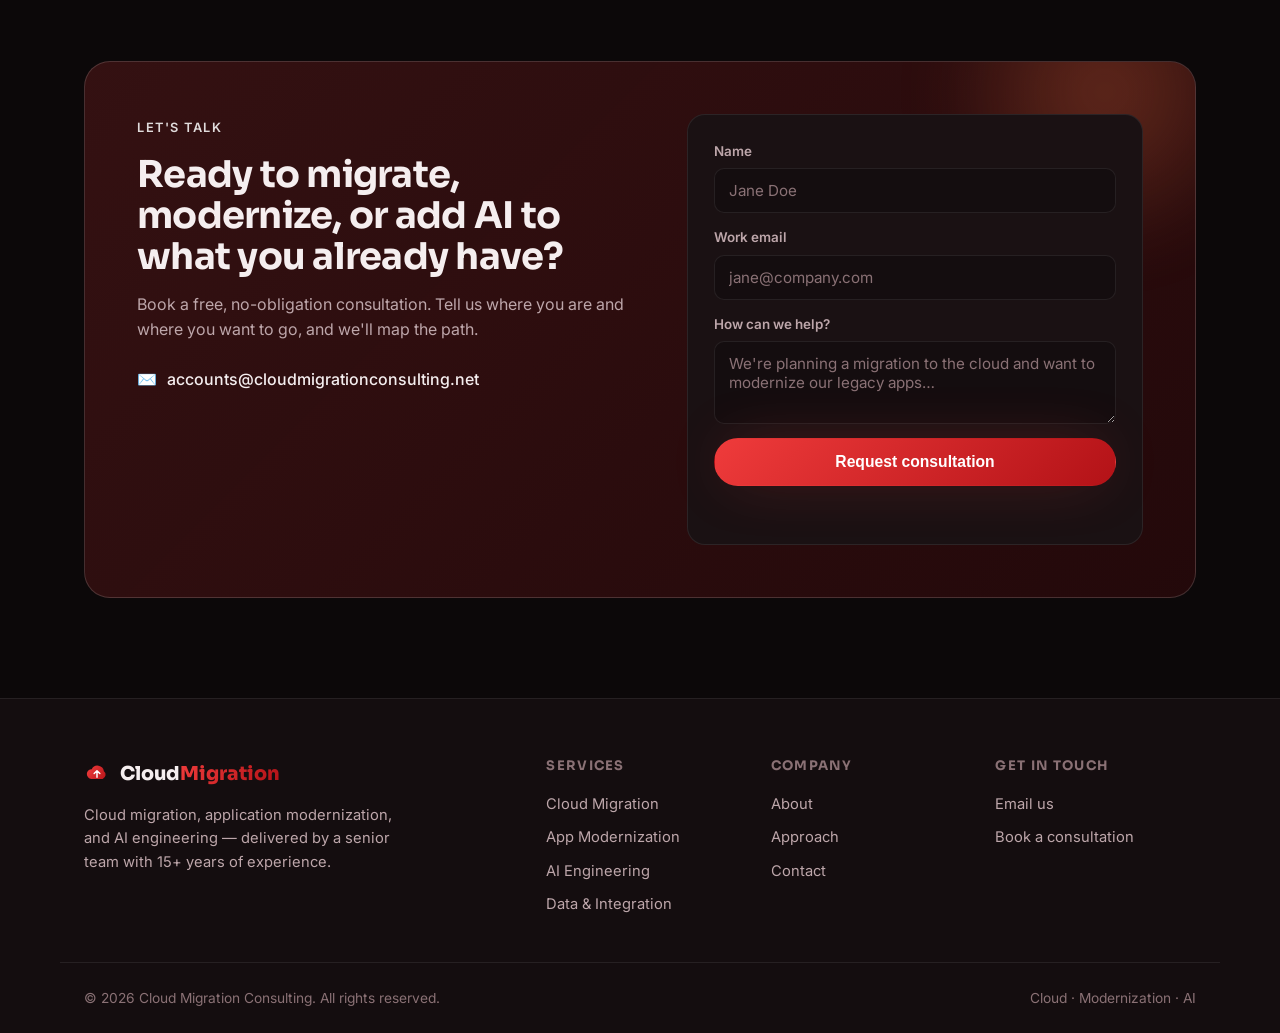
==== commit b2aa29e0: "Company-focused rewrite: cloud logos, generic tech, no personal name - Remove founder name and perso" ====
--- a/index.html
+++ b/index.html
@@ -3,14 +3,14 @@
 <head>
   <meta charset="UTF-8" />
   <meta name="viewport" content="width=device-width, initial-scale=1.0" />
-  <title>Cloud Migration Consulting — Cloud, .NET Modernization &amp; AI Engineering</title>
-  <meta name="description" content="Cloud Migration Consulting helps businesses migrate to AWS, Azure &amp; Google Cloud, modernize legacy .NET systems, and adopt AI — led by a senior technical lead with 15+ years of experience." />
-  <meta name="keywords" content="cloud migration, AWS, Azure, Google Cloud, .NET modernization, AI engineering, GitHub Copilot, Azure OpenAI, C#, Angular, Vue, data integration, technical leadership" />
+  <title>Cloud Migration Consulting — Cloud Migration, App Modernization &amp; AI</title>
+  <meta name="description" content="Cloud Migration Consulting helps businesses migrate to AWS, Azure &amp; Google Cloud, transform legacy applications into modern apps, and adopt AI — delivered by a senior team with 15+ years of experience." />
+  <meta name="keywords" content="cloud migration, AWS, Azure, Google Cloud, application modernization, legacy modernization, AI engineering, digital transformation, consulting" />
   <meta name="author" content="Cloud Migration Consulting" />
 
   <!-- Open Graph -->
-  <meta property="og:title" content="Cloud Migration Consulting — Cloud, .NET Modernization &amp; AI Engineering" />
-  <meta property="og:description" content="Migrate to the cloud, modernize legacy .NET, and put AI to work — delivered hands-on by a senior team with 15+ years of experience." />
+  <meta property="og:title" content="Cloud Migration Consulting — Cloud Migration, App Modernization &amp; AI" />
+  <meta property="og:description" content="Migrate to the cloud, modernize legacy applications, and put AI to work — delivered by a senior team with 15+ years of experience." />
   <meta property="og:type" content="website" />
   <meta property="og:url" content="https://cloudmigrationconsulting.net/" />
 
@@ -59,24 +59,42 @@
       </div>
       <div class="container hero-inner">
         <div class="hero-content" data-reveal>
-          <span class="eyebrow">Cloud Migration · .NET Modernization · AI Engineering</span>
+          <span class="eyebrow">Cloud Migration · App Modernization · AI Engineering</span>
           <h1>Migrate to the cloud.<br /><span class="gradient-text">Modernize with AI.</span></h1>
           <p class="hero-sub">
-            We help businesses move legacy systems to AWS, Azure, and Google Cloud,
-            modernize enterprise .NET applications, and put AI to work — delivered
-            hands-on by a senior team with <strong>15+ years</strong> of experience
-            across public sector, finance, and healthcare.
+            We help businesses move to the cloud, transform legacy applications into
+            modern apps using current technologies, and put AI to work — delivered by a
+            senior team with <strong>15+ years</strong> of experience across public
+            sector, finance, and healthcare.
           </p>
           <div class="hero-actions">
             <a href="#contact" class="btn btn-primary">Start your migration</a>
             <a href="#services" class="btn btn-ghost">Explore services</a>
           </div>
-          <div class="hero-trust">
-            <div class="trust-item"><strong>AWS</strong><span>Hands-on migrations</span></div>
-            <div class="trust-item"><strong>Azure</strong><span>Hands-on migrations</span></div>
-            <div class="trust-item"><strong>Google Cloud</strong><span>Hands-on migrations</span></div>
-          </div>
-          <p class="hero-note">Migrations across AWS, Azure &amp; Google Cloud, delivered by an experienced engineering team.</p>
+
+          <div class="hero-logos" aria-label="Cloud platforms we migrate to">
+            <!-- AWS -->
+            <svg class="cloud-logo" viewBox="0 0 90 52" role="img" aria-label="Amazon Web Services">
+              <text x="45" y="27" text-anchor="middle" font-family="Arial, Helvetica, sans-serif" font-weight="700" font-size="26" fill="currentColor">aws</text>
+              <path d="M18 38 C32 47 58 47 72 38" fill="none" stroke="#FF9900" stroke-width="3.6" stroke-linecap="round"/>
+              <path d="M67 34.5 l6 3.5 -4.5 4.5" fill="none" stroke="#FF9900" stroke-width="3.6" stroke-linecap="round" stroke-linejoin="round"/>
+            </svg>
+            <span class="logo-divider" aria-hidden="true"></span>
+            <!-- Microsoft Azure -->
+            <svg class="cloud-logo" viewBox="0 0 128 44" role="img" aria-label="Microsoft Azure">
+              <defs><linearGradient id="azg" x1="0" y1="0" x2="1" y2="1"><stop offset="0" stop-color="#3AC3F2"/><stop offset="1" stop-color="#1B7FD1"/></linearGradient></defs>
+              <path d="M22 8 L36 36 H25.5 L22 27.5 L18.5 36 H8 Z" fill="url(#azg)"/>
+              <text x="46" y="30" font-family="'Segoe UI', Arial, sans-serif" font-weight="600" font-size="21" fill="currentColor">Azure</text>
+            </svg>
+            <span class="logo-divider" aria-hidden="true"></span>
+            <!-- Google Cloud -->
+            <svg class="cloud-logo" viewBox="0 0 170 44" role="img" aria-label="Google Cloud">
+              <text x="0" y="30" font-family="Arial, Helvetica, sans-serif" font-weight="500" font-size="23">
+                <tspan fill="#4285F4">G</tspan><tspan fill="#EA4335">o</tspan><tspan fill="#FBBC05">o</tspan><tspan fill="#4285F4">g</tspan><tspan fill="#34A853">l</tspan><tspan fill="#EA4335">e</tspan><tspan fill="currentColor" dx="6">Cloud</tspan>
+              </text>
+            </svg>
+          </div>
+          <p class="hero-note">Migrations across the major clouds, delivered by an experienced engineering team.</p>
         </div>
 
         <div class="hero-visual" data-reveal aria-hidden="true">
@@ -86,11 +104,11 @@
           </div>
           <div class="glass-card float-card card-2">
             <span class="card-icon">🤖</span>
-            <div><strong>AI-assisted delivery</strong><small>Copilot · Cline · Azure OpenAI</small></div>
+            <div><strong>AI-assisted delivery</strong><small>Generative AI &amp; LLMs</small></div>
           </div>
           <div class="glass-card float-card card-3">
             <span class="card-icon">🧩</span>
-            <div><strong>Legacy → .NET 8</strong><small>Modernized &amp; cloud-ready</small></div>
+            <div><strong>Legacy → Modern</strong><small>Modernized &amp; cloud-ready</small></div>
           </div>
           <div class="hero-ring"></div>
         </div>
@@ -102,8 +120,8 @@
       <div class="container stats-grid">
         <div class="stat" data-reveal><span class="stat-num" data-count="15">0</span><span class="stat-plus">+</span><p>Years of experience</p></div>
         <div class="stat" data-reveal><span class="stat-num" data-count="3">0</span><span class="stat-plus"></span><p>Regulated industries served</p></div>
-        <div class="stat" data-reveal><span class="stat-num" data-count="16">0</span><span class="stat-plus"></span><p>Engineers led on a program</p></div>
-        <div class="stat" data-reveal><span class="stat-num" data-count="100">0</span><span class="stat-plus">%</span><p>Senior, hands-on delivery</p></div>
+        <div class="stat" data-reveal><span class="stat-num" data-count="100">0</span><span class="stat-plus">%</span><p>Senior-led delivery</p></div>
+        <div class="stat" data-reveal><span class="stat-num" data-count="24">0</span><span class="stat-plus">/7</span><p>Support &amp; maintenance</p></div>
       </div>
     </section>
 
@@ -113,14 +131,14 @@
         <div class="section-head" data-reveal>
           <span class="eyebrow">What we do</span>
           <h2>Cloud, modernization &amp; AI — end to end</h2>
-          <p class="section-lead">From your first migration assessment to a fully modernized, AI-augmented platform, we cover the entire journey with senior engineers who write the code.</p>
+          <p class="section-lead">From your first migration assessment to a fully modernized, AI-augmented platform, we cover the entire journey with senior engineers who deliver.</p>
         </div>
 
         <div class="cards-grid">
           <article class="service-card" data-reveal>
             <div class="service-icon">☁️</div>
             <h3>Cloud Migration</h3>
-            <p>Lift-and-shift, re-platform, or full refactor to AWS, Azure, or Google Cloud. Migrations planned and executed by an experienced team — no certifications required to move your workloads safely.</p>
+            <p>Lift-and-shift, re-platform, or full refactor to AWS, Azure, or Google Cloud. Migrations planned and executed by an experienced team that moves your workloads safely and with minimal downtime.</p>
             <ul class="tick-list">
               <li>Migration readiness assessment</li>
               <li>Zero-downtime cutover planning</li>
@@ -130,12 +148,12 @@
 
           <article class="service-card" data-reveal>
             <div class="service-icon">🧩</div>
-            <h3>Legacy .NET Modernization</h3>
-            <p>Bring aging platforms into the present — WCF, WPF, Silverlight, and classic ASP.NET rebuilt on .NET 8, Web APIs, and microservices, ready for the cloud.</p>
-            <ul class="tick-list">
-              <li>.NET Framework → .NET 8 upgrades</li>
-              <li>Monolith to microservices</li>
+            <h3>Application Modernization</h3>
+            <p>Transform legacy applications into modern, cloud-ready apps built on current technologies — faster, more secure, and far easier to maintain and scale.</p>
+            <ul class="tick-list">
+              <li>Legacy → modern app migration</li>
               <li>Re-platforming &amp; refactoring</li>
+              <li>Cloud-native architecture</li>
             </ul>
           </article>
 
@@ -143,33 +161,33 @@
             <div class="service-badge">Most requested</div>
             <div class="service-icon">🤖</div>
             <h3>AI Engineering &amp; Adoption</h3>
-            <p>We build AI into how you work and what you ship — AI-assisted development, Azure OpenAI integrations, and LLM-powered features delivered responsibly and at production quality.</p>
-            <ul class="tick-list">
-              <li>Copilot (GPT/Claude) &amp; Cline workflows</li>
-              <li>Azure OpenAI &amp; LLM integration</li>
-              <li>Prompt-driven code, refactoring &amp; tests</li>
+            <p>We build AI into how you work and what you ship — AI-assisted development, generative AI integrations, and LLM-powered features delivered responsibly and at production quality.</p>
+            <ul class="tick-list">
+              <li>Generative AI &amp; LLM integration</li>
+              <li>AI copilots, assistants &amp; agents</li>
+              <li>AI-accelerated engineering</li>
             </ul>
           </article>
 
           <article class="service-card" data-reveal>
             <div class="service-icon">🖥️</div>
-            <h3>Enterprise Web &amp; Mobile Apps</h3>
-            <p>Secure, scalable applications built with .NET Core APIs and Angular / Vue / Ionic front-ends — including web and iPad apps deployed to real users in the field.</p>
-            <ul class="tick-list">
-              <li>.NET Core / .NET 8 REST APIs</li>
-              <li>Angular, Vue &amp; Ionic SPAs</li>
-              <li>Web + mobile (iPad) delivery</li>
+            <h3>Custom Application Development</h3>
+            <p>Secure, scalable web and mobile applications built with modern frameworks — designed around your users and ready for real-world scale.</p>
+            <ul class="tick-list">
+              <li>Modern web &amp; mobile apps</li>
+              <li>APIs &amp; microservices</li>
+              <li>UX-focused, responsive design</li>
             </ul>
           </article>
 
           <article class="service-card" data-reveal>
             <div class="service-icon">🔗</div>
-            <h3>Data, Messaging &amp; Integration</h3>
-            <p>Data-intensive systems and reliable integrations that keep everything in sync — across databases, message buses, and reporting pipelines.</p>
-            <ul class="tick-list">
-              <li>SQL Server, PostgreSQL, Oracle, MySQL</li>
-              <li>RabbitMQ, Kafka, TIBCO EMS, Hangfire</li>
-              <li>SSIS / SSRS pipelines &amp; dashboards</li>
+            <h3>Data &amp; Systems Integration</h3>
+            <p>Reliable data platforms and integrations that keep everything in sync — turning scattered systems and raw data into a single, dependable source of truth.</p>
+            <ul class="tick-list">
+              <li>Data platforms &amp; pipelines</li>
+              <li>System &amp; API integration</li>
+              <li>Analytics &amp; reporting</li>
             </ul>
           </article>
 
@@ -196,7 +214,7 @@
           <p class="section-lead">
             AI isn't a slide in our deck — it's part of how we build. We use AI-assisted
             development every day to ship faster without sacrificing quality, and we
-            integrate generative AI into enterprise systems safely and pragmatically.
+            integrate generative AI into applications safely and pragmatically.
           </p>
 
           <div class="ai-features">
@@ -204,14 +222,14 @@
               <span class="ai-feature-icon">⚙️</span>
               <div>
                 <h4>AI-Assisted Development</h4>
-                <p>GitHub Copilot (GPT &amp; Claude) and the VS Code Cline agent accelerate feature delivery, refactoring, and test generation — with senior review keeping quality high.</p>
+                <p>AI copilots and coding agents accelerate feature delivery, refactoring, and testing — with senior review keeping quality high.</p>
               </div>
             </div>
             <div class="ai-feature">
               <span class="ai-feature-icon">🧠</span>
               <div>
-                <h4>Azure OpenAI &amp; LLMs</h4>
-                <p>Prompt-driven code generation, internal tooling, and LLM-powered features integrated into your applications and development lifecycle.</p>
+                <h4>Generative AI &amp; LLMs</h4>
+                <p>Chatbots, copilots, document intelligence, and LLM-powered features integrated into your products and workflows.</p>
               </div>
             </div>
             <div class="ai-feature">
@@ -238,9 +256,9 @@
               <span class="panel-title">ai-workflow.yaml</span>
             </div>
             <pre class="code"><code><span class="c-key">assist</span>:
-  <span class="c-key">copilot</span>:  <span class="c-str">GPT + Claude</span>
-  <span class="c-key">agent</span>:    <span class="c-str">VS Code Cline</span>
-  <span class="c-key">llm</span>:      <span class="c-str">Azure OpenAI</span>
+  <span class="c-key">copilots</span>: <span class="c-str">enabled</span>
+  <span class="c-key">agents</span>:   <span class="c-str">enabled</span>
+  <span class="c-key">llms</span>:     <span class="c-str">integrated</span>
 
 <span class="c-key">applied_to</span>:
   <span class="c-str">- feature delivery</span>
@@ -268,7 +286,7 @@
           <div class="step" data-reveal>
             <div class="step-num">01</div>
             <h3>Assess</h3>
-            <p>We audit your current stack, dependencies, and goals to build a clear, risk-scored migration and modernization roadmap.</p>
+            <p>We audit your current systems, dependencies, and goals to build a clear, risk-scored migration and modernization roadmap.</p>
           </div>
           <div class="step" data-reveal>
             <div class="step-num">02</div>
@@ -296,26 +314,23 @@
           <span class="eyebrow">Why Cloud Migration Consulting</span>
           <h2>Senior expertise, hands-on delivery</h2>
           <p>
-            Cloud Migration Consulting is led by <strong>Chander Ramachandriya</strong>, a
-            senior software engineer and technical lead with <strong>15+ years</strong> of
-            experience designing, building, and leading large-scale enterprise and
-            public-sector applications.
+            Cloud Migration Consulting is a specialist consultancy focused on cloud
+            migration, application modernization, and AI adoption. Our senior engineers
+            bring <strong>15+ years</strong> of experience designing, building, and
+            leading large-scale enterprise and public-sector systems.
           </p>
           <p>
             We've modernized legacy platforms and delivered mission-critical solutions for
-            US-based clients across <strong>public sector, finance, and healthcare</strong> —
-            combining architecture ownership, hands-on coding, and team leadership. You work
-            directly with senior engineers, not layers of account managers.
+            clients across <strong>public sector, finance, and healthcare</strong> —
+            combining architecture ownership, hands-on engineering, and delivery
+            leadership. You work directly with senior engineers, not layers of account
+            managers.
           </p>
           <div class="about-points">
             <div class="about-point"><span>✓</span> 15+ years, senior on every engagement</div>
             <div class="about-point"><span>✓</span> AWS, Azure &amp; Google Cloud migrations</div>
-            <div class="about-point"><span>✓</span> Legacy .NET modernization to .NET 8</div>
+            <div class="about-point"><span>✓</span> Legacy → modern application modernization</div>
             <div class="about-point"><span>✓</span> Regulated, mission-critical experience</div>
-          </div>
-
-          <div class="tech-strip" aria-label="Technologies we work with">
-            <span>.NET 8</span><span>C#</span><span>ASP.NET Core</span><span>Angular</span><span>Vue</span><span>Ionic</span><span>TypeScript</span><span>Azure</span><span>AWS</span><span>Azure OpenAI</span><span>SQL Server</span><span>PostgreSQL</span><span>Kafka</span><span>RabbitMQ</span><span>TIBCO EMS</span><span>Azure DevOps</span>
           </div>
         </div>
         <div class="about-visual" data-reveal>
@@ -363,7 +378,7 @@
             </div>
             <div class="field">
               <label for="message">How can we help?</label>
-              <textarea id="message" name="message" rows="3" placeholder="We're planning a migration from on-prem to Azure and want to modernize our .NET apps…" required></textarea>
+              <textarea id="message" name="message" rows="3" placeholder="We're planning a migration to the cloud and want to modernize our legacy apps…" required></textarea>
             </div>
             <button type="submit" class="btn btn-primary btn-block">Request consultation</button>
             <p class="form-note" id="formNote" role="status"></p>
@@ -387,13 +402,13 @@
           </span>
           <span class="logo-text">Cloud<span class="logo-accent">Migration</span></span>
         </a>
-        <p>Cloud migration, .NET modernization, and AI engineering — delivered hands-on by a senior team with 15+ years of experience.</p>
+        <p>Cloud migration, application modernization, and AI engineering — delivered by a senior team with 15+ years of experience.</p>
       </div>
       <div class="footer-cols">
         <div class="footer-col">
           <h5>Services</h5>
           <a href="#services">Cloud Migration</a>
-          <a href="#services">.NET Modernization</a>
+          <a href="#services">App Modernization</a>
           <a href="#ai">AI Engineering</a>
           <a href="#services">Data &amp; Integration</a>
         </div>
--- a/styles.css
+++ b/styles.css
@@ -116,6 +116,19 @@
 .hero-actions { display: flex; gap: 14px; flex-wrap: wrap; margin-bottom: 44px; }
 .hero-trust { display: flex; gap: 30px; flex-wrap: wrap; }
 .hero-note { margin-top: 16px; font-size: .85rem; color: var(--muted-2); max-width: 460px; }
+
+.hero-logos {
+  display: flex; align-items: center; gap: 24px; flex-wrap: wrap;
+  padding: 20px 0 4px;
+}
+.cloud-logo { height: 30px; width: auto; color: var(--text); opacity: .92; transition: opacity .2s, transform .2s; }
+.cloud-logo:hover { opacity: 1; transform: translateY(-1px); }
+.logo-divider { width: 1px; height: 26px; background: var(--border-strong); }
+@media (max-width: 680px) {
+  .hero-logos { gap: 16px; }
+  .logo-divider { display: none; }
+  .cloud-logo { height: 26px; }
+}
 .trust-item { display: flex; flex-direction: column; }
 .trust-item strong { font-family: var(--font-display); font-size: 1.05rem; }
 .trust-item span { font-size: .78rem; color: var(--muted-2); text-transform: uppercase; letter-spacing: .08em; }
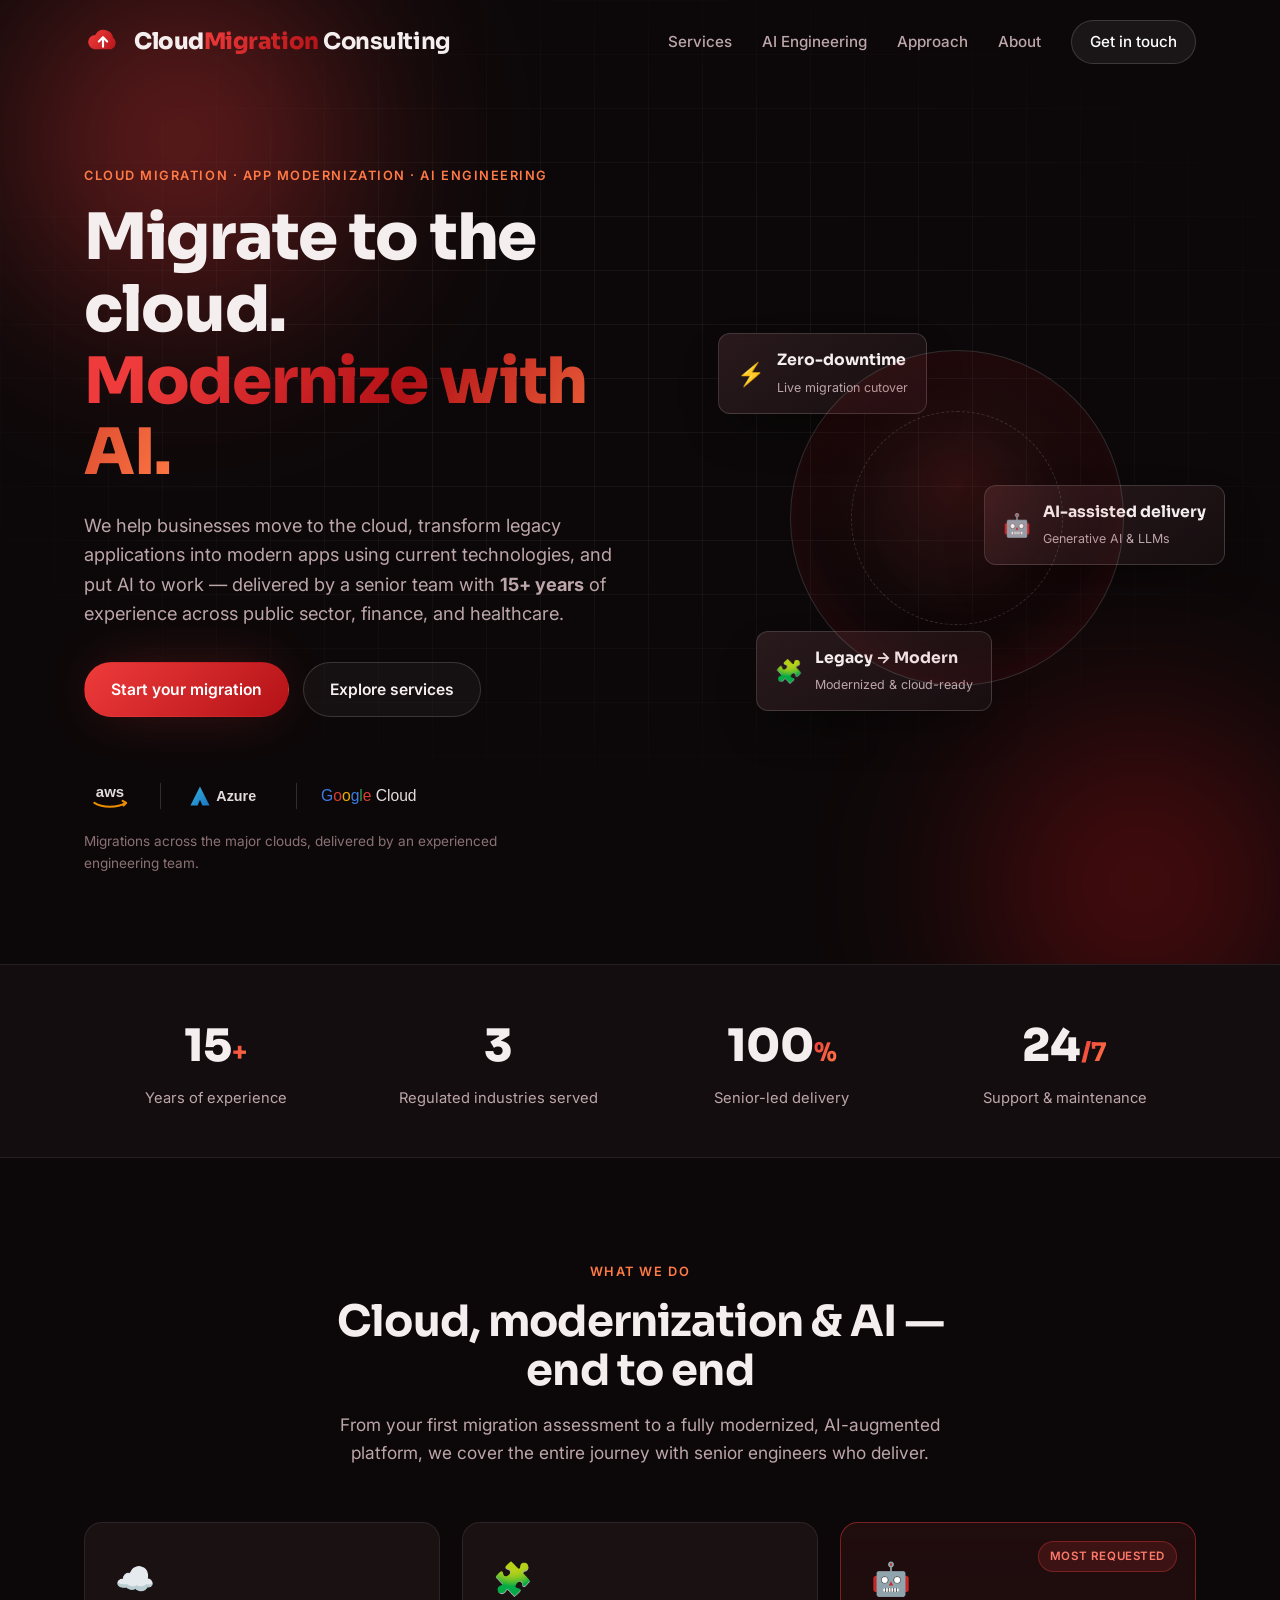
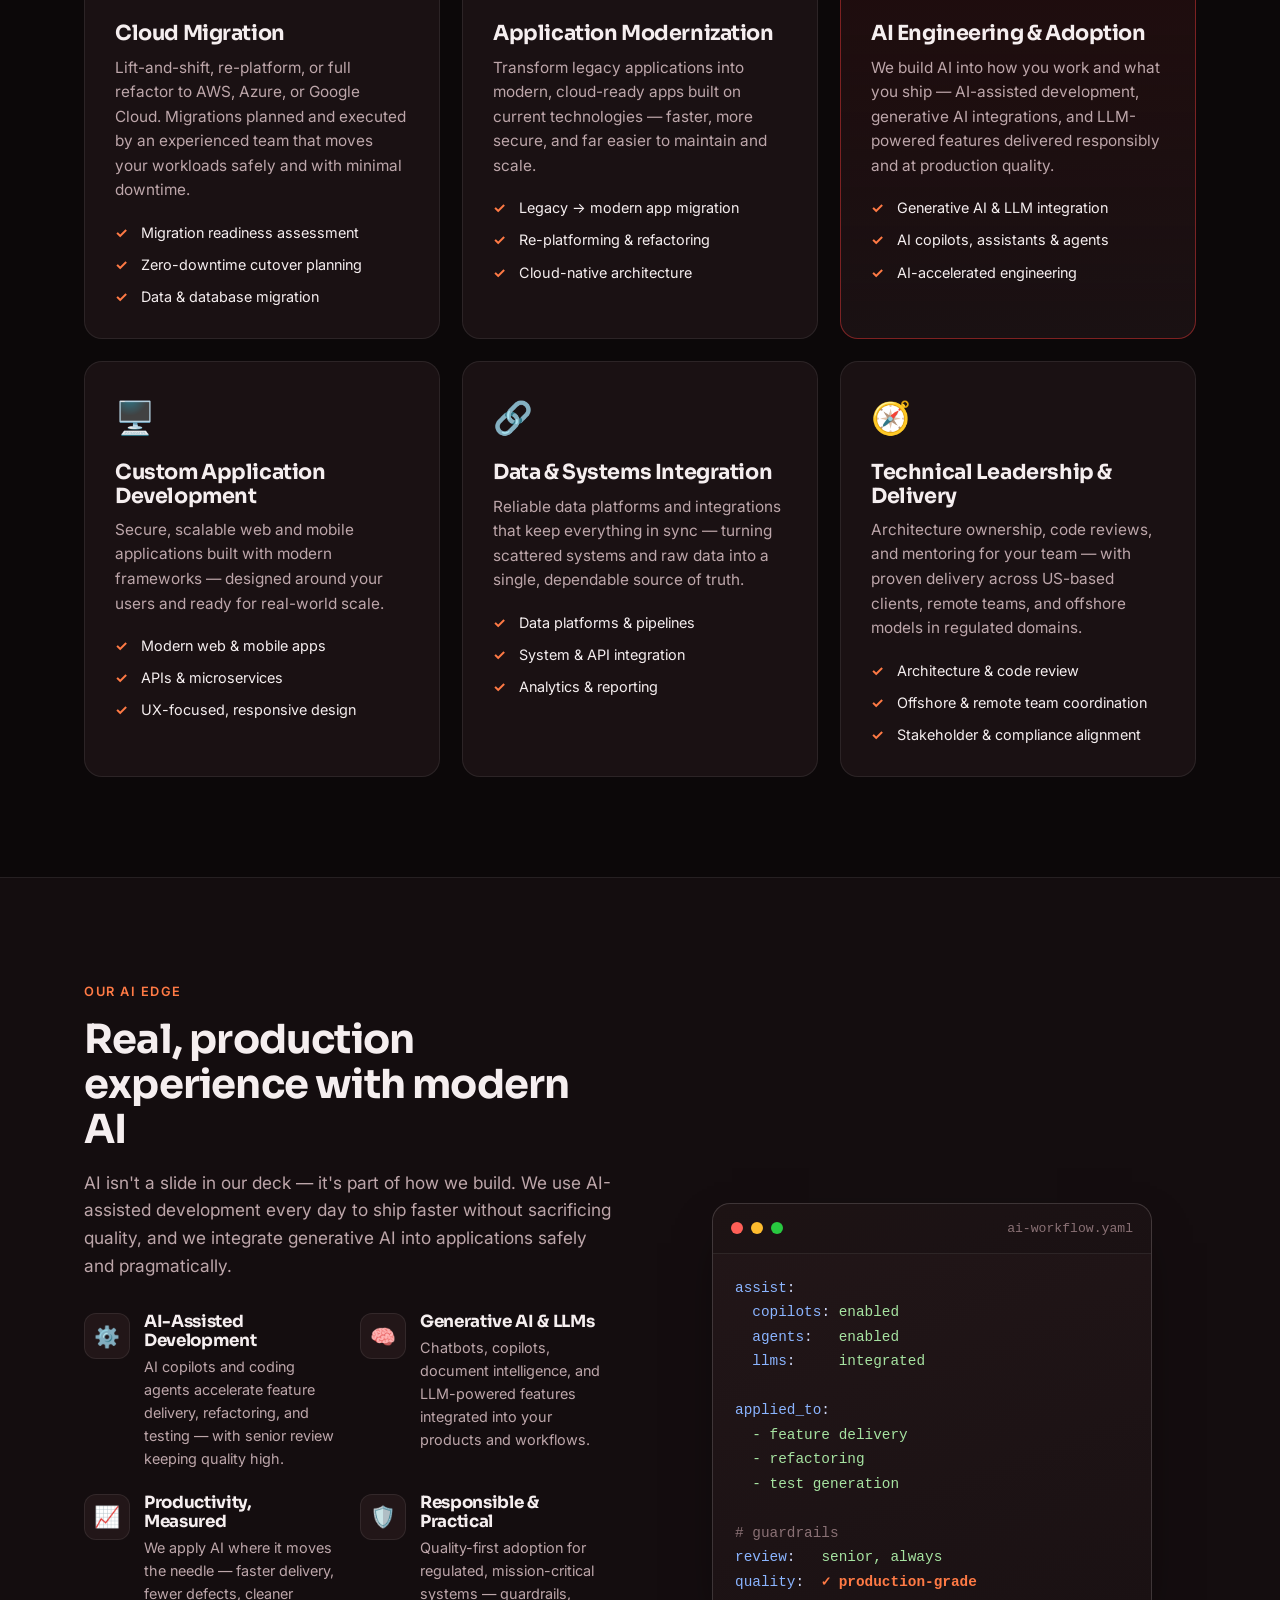
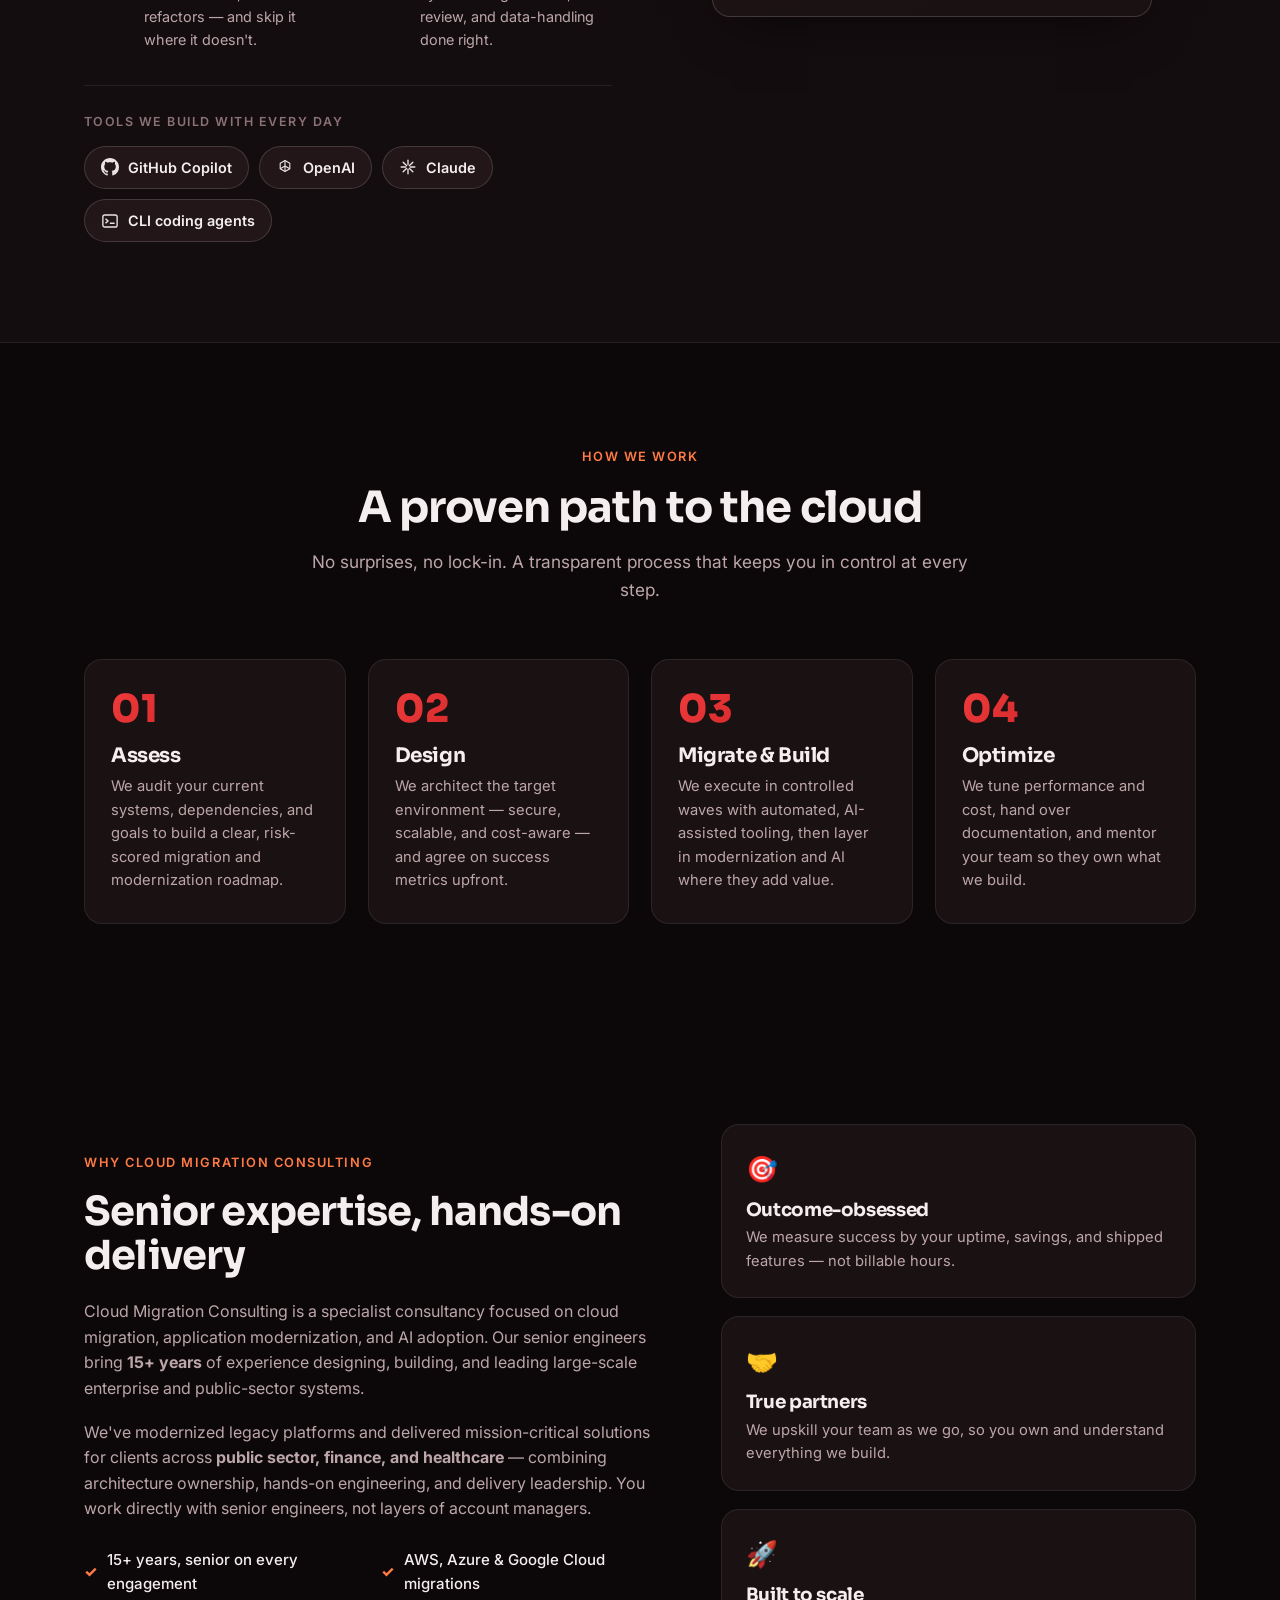
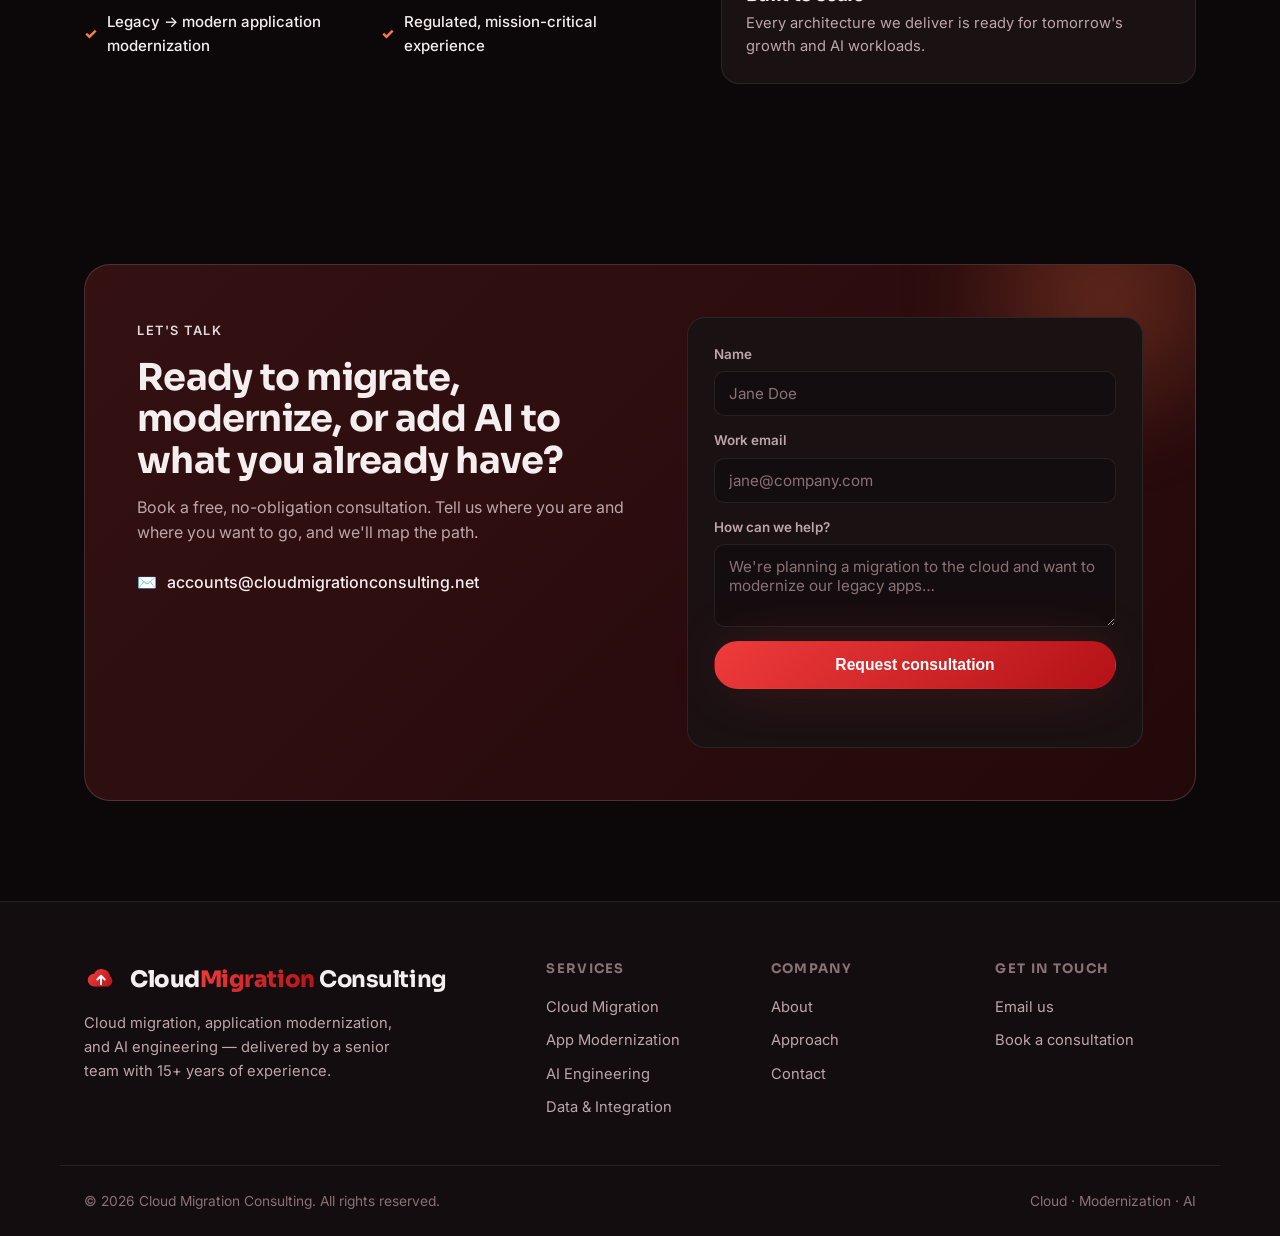
==== commit 5df6c3b5: "Full brand name, larger logo, and AI toolchain strip - Brand now reads "Cloud Migration Consulting" " ====
--- a/index.html
+++ b/index.html
@@ -26,13 +26,13 @@
     <div class="container header-inner">
       <a href="#home" class="logo" aria-label="Cloud Migration Consulting home">
         <span class="logo-mark" aria-hidden="true">
-          <svg viewBox="0 0 32 32" width="28" height="28" fill="none">
+          <svg viewBox="0 0 32 32" width="38" height="38" fill="none">
             <path d="M9 22a6 6 0 0 1 .5-11.98A8 8 0 0 1 24.5 12.5 5.5 5.5 0 0 1 23 22H9Z" fill="url(#lg)"/>
             <path d="M16 12v8M12.5 15.5 16 12l3.5 3.5" stroke="#fff" stroke-width="1.8" stroke-linecap="round" stroke-linejoin="round"/>
             <defs><linearGradient id="lg" x1="4" y1="8" x2="28" y2="24" gradientUnits="userSpaceOnUse"><stop stop-color="#ef3b3b"/><stop offset="1" stop-color="#b31217"/></linearGradient></defs>
           </svg>
         </span>
-        <span class="logo-text">Cloud<span class="logo-accent">Migration</span></span>
+        <span class="logo-text">Cloud<span class="logo-accent">Migration</span><span class="logo-suffix"> Consulting</span></span>
       </a>
 
       <nav class="nav" id="nav" aria-label="Primary">
@@ -245,6 +245,28 @@
                 <h4>Responsible &amp; Practical</h4>
                 <p>Quality-first adoption for regulated, mission-critical systems — guardrails, review, and data-handling done right.</p>
               </div>
+            </div>
+          </div>
+
+          <div class="ai-tools">
+            <p class="ai-tools-label">Tools we build with every day</p>
+            <div class="tool-chips">
+              <span class="tool-chip">
+                <svg viewBox="0 0 16 16" width="18" height="18" aria-hidden="true"><path fill="currentColor" d="M8 0C3.58 0 0 3.58 0 8c0 3.54 2.29 6.53 5.47 7.59.4.07.55-.17.55-.38 0-.19-.01-.82-.01-1.49-2.01.37-2.53-.49-2.69-.94-.09-.23-.48-.94-.82-1.13-.28-.15-.68-.52-.01-.53.63-.01 1.08.58 1.23.82.72 1.21 1.87.87 2.33.66.07-.52.28-.87.51-1.07-1.78-.2-3.64-.89-3.64-3.95 0-.87.31-1.59.82-2.15-.08-.2-.36-1.02.08-2.12 0 0 .67-.21 2.2.82.64-.18 1.32-.27 2-.27.68 0 1.36.09 2 .27 1.53-1.04 2.2-.82 2.2-.82.44 1.1.16 1.92.08 2.12.51.56.82 1.27.82 2.15 0 3.07-1.87 3.75-3.65 3.95.29.25.54.73.54 1.48 0 1.07-.01 1.93-.01 2.2 0 .21.15.46.55.38A8.01 8.01 0 0 0 16 8c0-4.42-3.58-8-8-8Z"/></svg>
+                GitHub Copilot
+              </span>
+              <span class="tool-chip">
+                <svg viewBox="0 0 24 24" width="18" height="18" aria-hidden="true" fill="none" stroke="currentColor" stroke-width="1.5" stroke-linejoin="round"><path d="M12 3.2 18.4 6.9v7.4L12 18l-6.4-3.7V6.9L12 3.2Z"/><path d="M12 3.2v7.4l6.4 3.7M12 10.6 5.6 14.3M12 10.6V18"/></svg>
+                OpenAI
+              </span>
+              <span class="tool-chip">
+                <svg viewBox="0 0 24 24" width="18" height="18" aria-hidden="true"><g fill="currentColor"><rect x="11.1" y="2" width="1.8" height="8" rx=".9"/><rect x="11.1" y="14" width="1.8" height="8" rx=".9"/><rect x="2" y="11.1" width="8" height="1.8" rx=".9"/><rect x="14" y="11.1" width="8" height="1.8" rx=".9"/><rect x="11.1" y="2" width="1.8" height="8" rx=".9" transform="rotate(45 12 12)"/><rect x="11.1" y="14" width="1.8" height="8" rx=".9" transform="rotate(45 12 12)"/><rect x="2" y="11.1" width="8" height="1.8" rx=".9" transform="rotate(45 12 12)"/><rect x="14" y="11.1" width="8" height="1.8" rx=".9" transform="rotate(45 12 12)"/></g></svg>
+                Claude
+              </span>
+              <span class="tool-chip">
+                <svg viewBox="0 0 24 24" width="18" height="18" aria-hidden="true" fill="none" stroke="currentColor" stroke-width="1.8" stroke-linecap="round" stroke-linejoin="round"><rect x="2.5" y="4" width="19" height="16" rx="2.5"/><path d="M6.5 9.5 9.5 12l-3 2.5M12.5 15h5"/></svg>
+                CLI coding agents
+              </span>
             </div>
           </div>
         </div>
@@ -394,13 +416,13 @@
       <div class="footer-brand">
         <a href="#home" class="logo">
           <span class="logo-mark" aria-hidden="true">
-            <svg viewBox="0 0 32 32" width="26" height="26" fill="none">
+            <svg viewBox="0 0 32 32" width="34" height="34" fill="none">
               <path d="M9 22a6 6 0 0 1 .5-11.98A8 8 0 0 1 24.5 12.5 5.5 5.5 0 0 1 23 22H9Z" fill="url(#lg2)"/>
               <path d="M16 12v8M12.5 15.5 16 12l3.5 3.5" stroke="#fff" stroke-width="1.8" stroke-linecap="round" stroke-linejoin="round"/>
               <defs><linearGradient id="lg2" x1="4" y1="8" x2="28" y2="24" gradientUnits="userSpaceOnUse"><stop stop-color="#ef3b3b"/><stop offset="1" stop-color="#b31217"/></linearGradient></defs>
             </svg>
           </span>
-          <span class="logo-text">Cloud<span class="logo-accent">Migration</span></span>
+          <span class="logo-text">Cloud<span class="logo-accent">Migration</span><span class="logo-suffix"> Consulting</span></span>
         </a>
         <p>Cloud migration, application modernization, and AI engineering — delivered by a senior team with 15+ years of experience.</p>
       </div>
--- a/styles.css
+++ b/styles.css
@@ -75,11 +75,12 @@
   border-bottom: 1px solid transparent;
 }
 .site-header.scrolled {
-  background: rgba(10, 14, 26, 0.8); backdrop-filter: blur(14px);
+  background: rgba(12, 8, 9, 0.85); backdrop-filter: blur(14px);
   border-bottom-color: var(--border);
 }
-.header-inner { display: flex; align-items: center; justify-content: space-between; height: 72px; }
-.logo { display: flex; align-items: center; gap: 10px; font-family: var(--font-display); font-weight: 800; font-size: 1.2rem; }
+.header-inner { display: flex; align-items: center; justify-content: space-between; height: 84px; }
+.logo { display: flex; align-items: center; gap: 12px; font-family: var(--font-display); font-weight: 800; font-size: 1.42rem; letter-spacing: -.02em; }
+.logo-suffix { font-weight: 700; }
 .logo-mark { display: grid; place-items: center; }
 .logo-accent { color: var(--brand); }
 .logo-accent { background: linear-gradient(120deg, var(--brand), var(--brand-2)); -webkit-background-clip: text; background-clip: text; -webkit-text-fill-color: transparent; }
@@ -97,7 +98,7 @@
 .nav-toggle span { width: 24px; height: 2px; background: var(--text); border-radius: 2px; transition: .3s; }
 
 /* ===== Hero ===== */
-.hero { position: relative; padding: 150px 0 90px; overflow: hidden; }
+.hero { position: relative; padding: 162px 0 90px; overflow: hidden; }
 .hero-bg { position: absolute; inset: 0; z-index: 0; }
 .orb { position: absolute; border-radius: 50%; filter: blur(80px); opacity: .5; }
 .orb-1 { width: 520px; height: 520px; background: radial-gradient(circle, var(--brand), transparent 70%); top: -120px; left: -80px; }
@@ -148,7 +149,7 @@
 @keyframes spin { to { transform: rotate(360deg); } }
 
 .glass-card {
-  background: linear-gradient(145deg, rgba(30,38,64,.85), rgba(20,26,46,.7));
+  background: linear-gradient(145deg, rgba(46,28,31,.88), rgba(26,17,19,.75));
   border: 1px solid var(--border-strong); border-radius: var(--radius-sm);
   backdrop-filter: blur(10px); box-shadow: var(--shadow);
 }
@@ -220,6 +221,22 @@
 }
 .ai-feature h4 { font-size: 1.05rem; margin-bottom: 4px; }
 .ai-feature p { color: var(--muted); font-size: .9rem; }
+
+.ai-tools { margin-top: 34px; padding-top: 26px; border-top: 1px solid var(--border); }
+.ai-tools-label {
+  font-size: .78rem; font-weight: 600; letter-spacing: .12em; text-transform: uppercase;
+  color: var(--muted-2); margin-bottom: 14px;
+}
+.tool-chips { display: flex; flex-wrap: wrap; gap: 10px; }
+.tool-chip {
+  display: inline-flex; align-items: center; gap: 9px;
+  font-size: .9rem; font-weight: 600; color: var(--text);
+  background: var(--surface-2); border: 1px solid var(--border-strong);
+  padding: 9px 16px; border-radius: 999px;
+  transition: border-color .2s, transform .2s, color .2s;
+}
+.tool-chip:hover { border-color: var(--brand); color: #fff; transform: translateY(-2px); }
+.tool-chip svg { flex: 0 0 auto; opacity: .95; }
 
 .ai-visual { display: flex; justify-content: center; }
 .glass-panel {
@@ -332,7 +349,9 @@
   .footer-inner { grid-template-columns: 1fr; }
 }
 @media (max-width: 680px) {
-  .nav { position: fixed; inset: 72px 0 auto; flex-direction: column; gap: 0; background: rgba(10,14,26,.97); backdrop-filter: blur(14px); border-bottom: 1px solid var(--border); padding: 12px 24px 22px; transform: translateY(-140%); transition: transform .35s ease; align-items: stretch; }
+  .logo { font-size: 1.15rem; gap: 9px; }
+  .logo-suffix { display: none; }
+  .nav { position: fixed; inset: 84px 0 auto; flex-direction: column; gap: 0; background: rgba(12,8,9,.97); backdrop-filter: blur(14px); border-bottom: 1px solid var(--border); padding: 12px 24px 22px; transform: translateY(-140%); transition: transform .35s ease; align-items: stretch; }
   .nav.open { transform: translateY(0); }
   .nav a { padding: 14px 0; border-bottom: 1px solid var(--border); }
   .nav .nav-cta { text-align: center; margin-top: 14px; border-bottom: 0; }
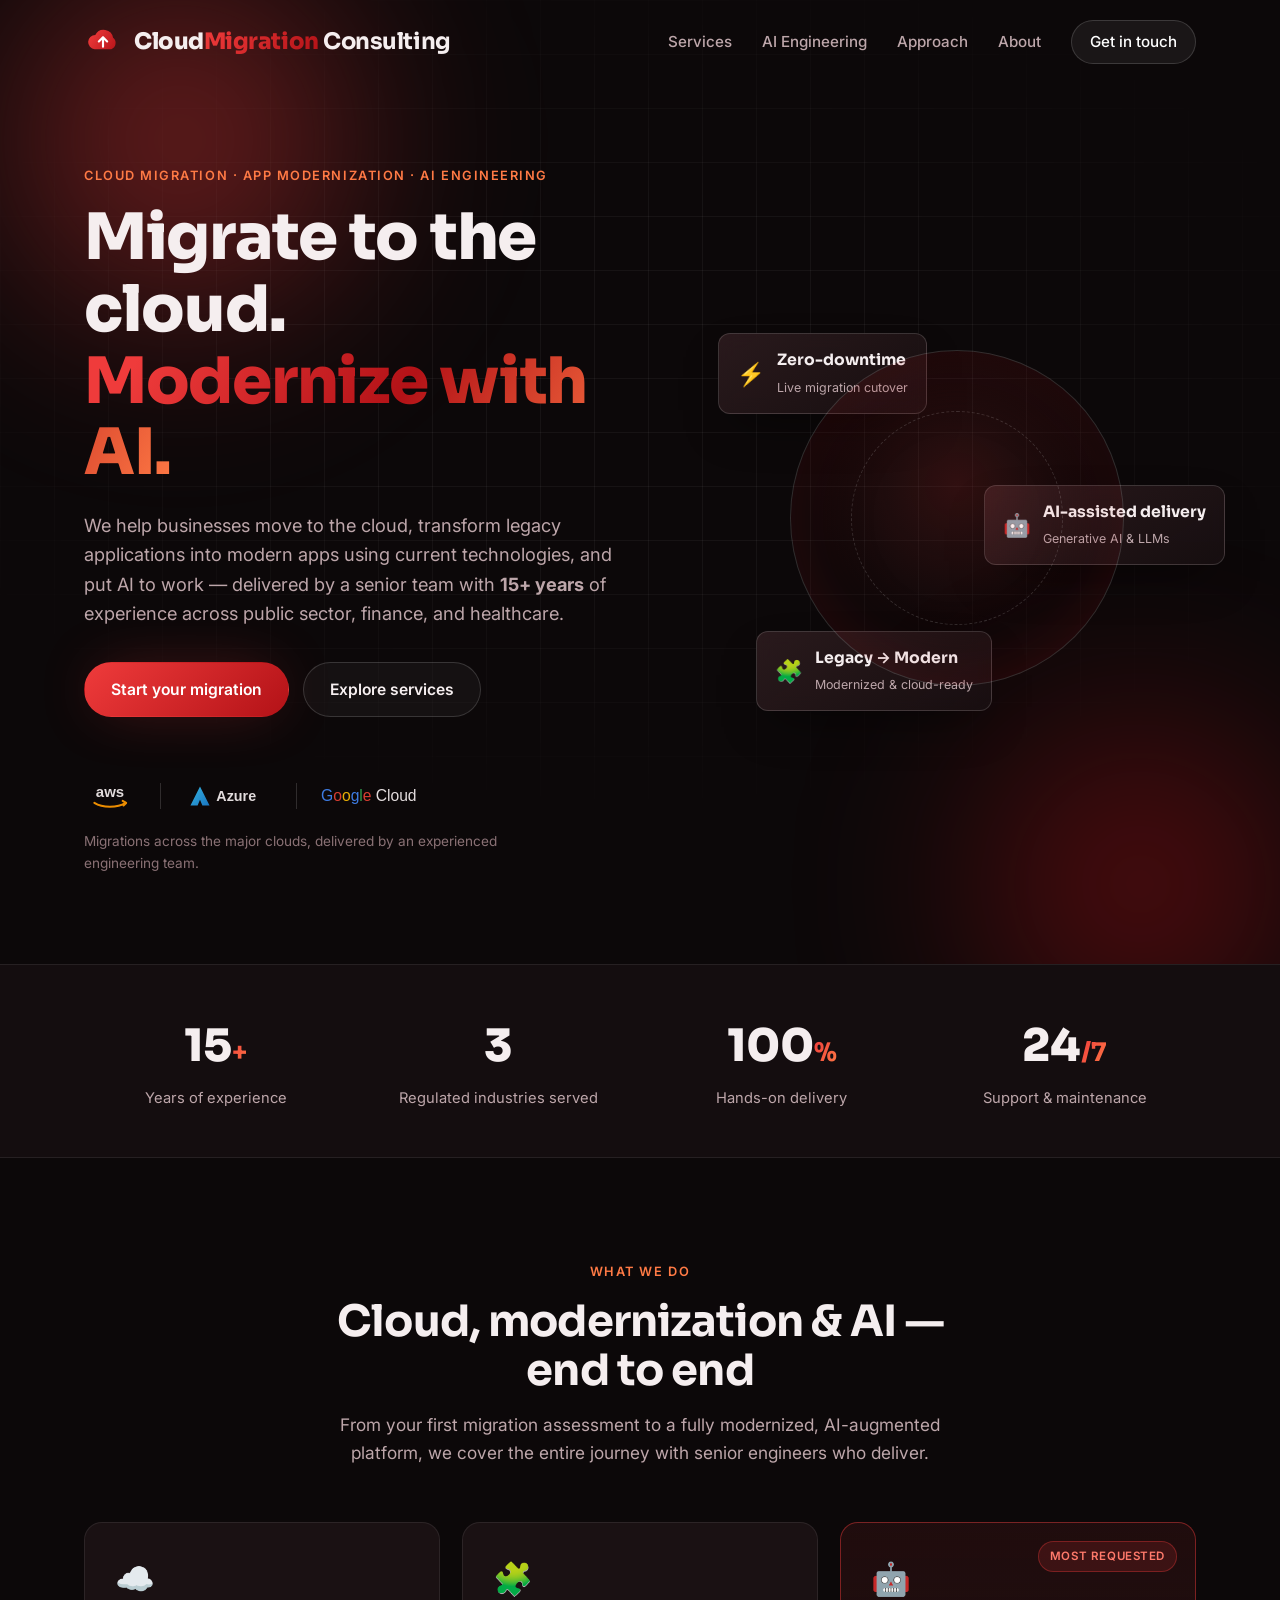
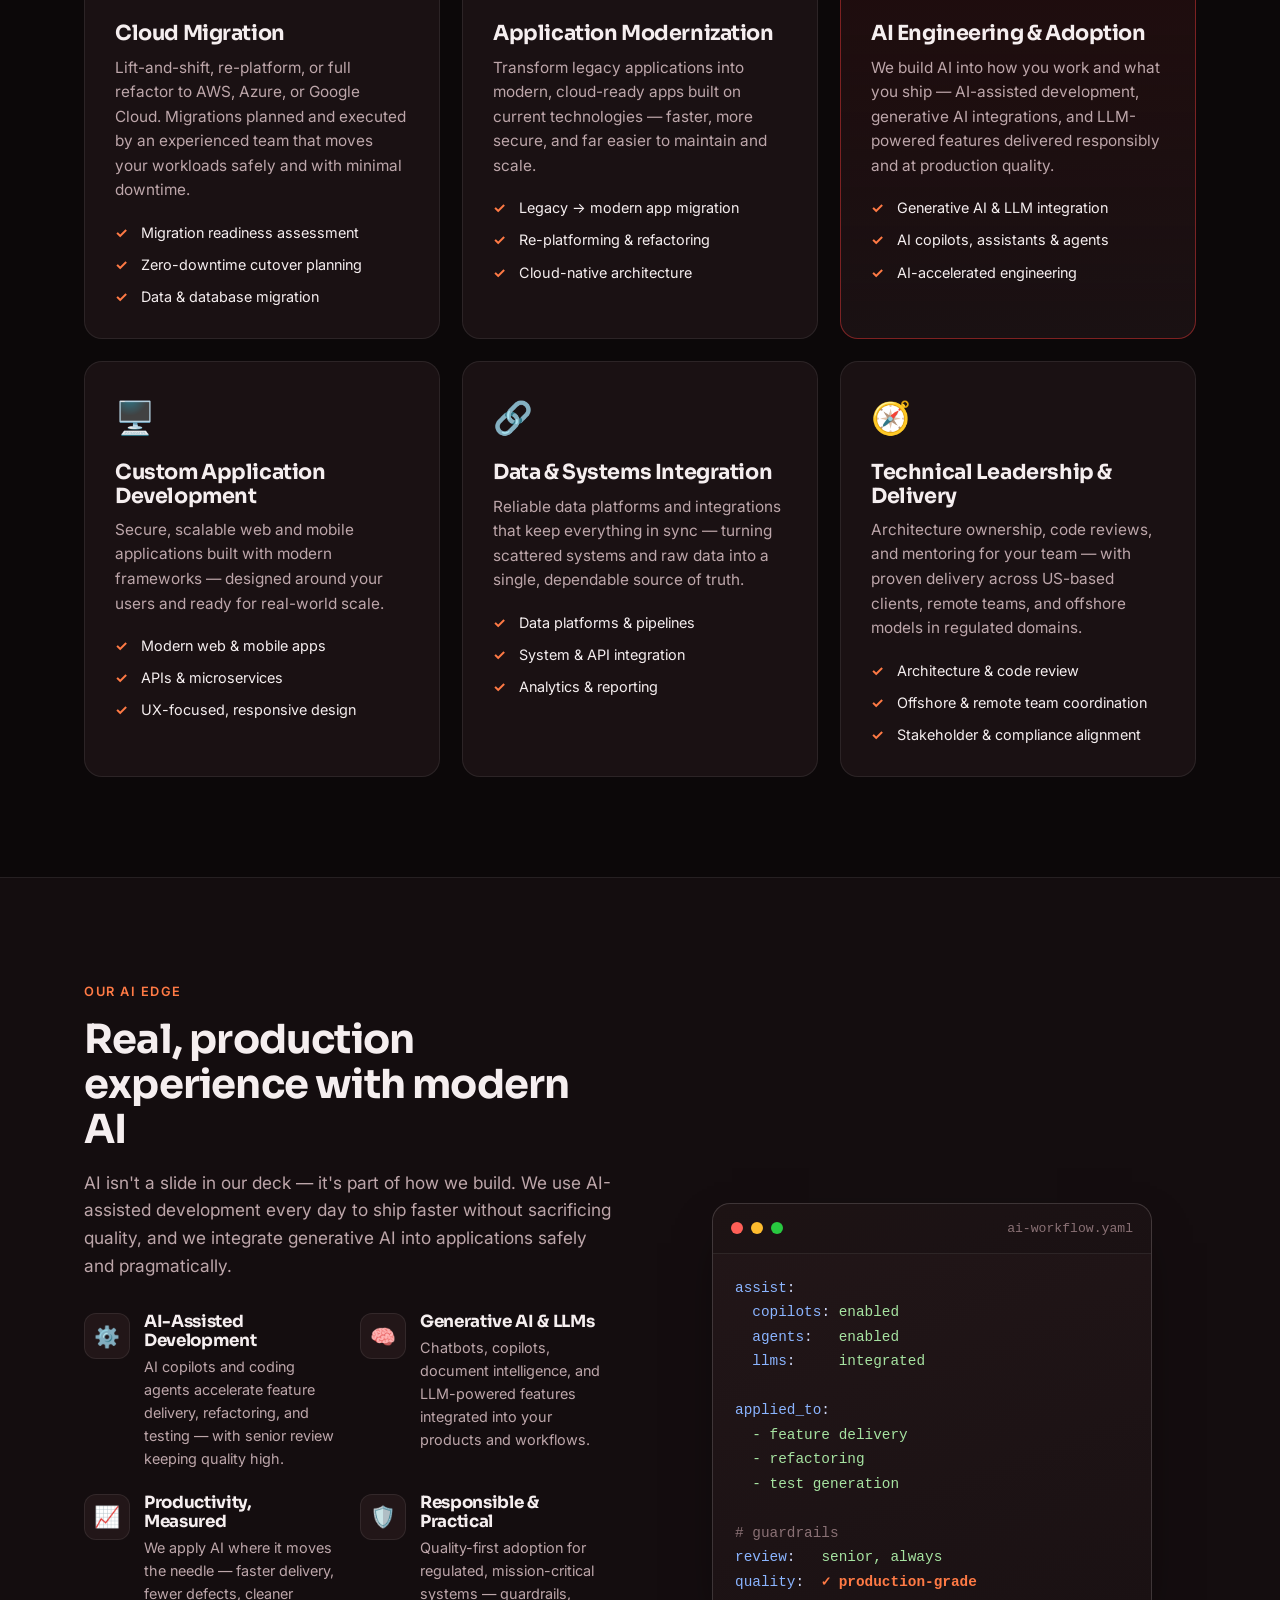
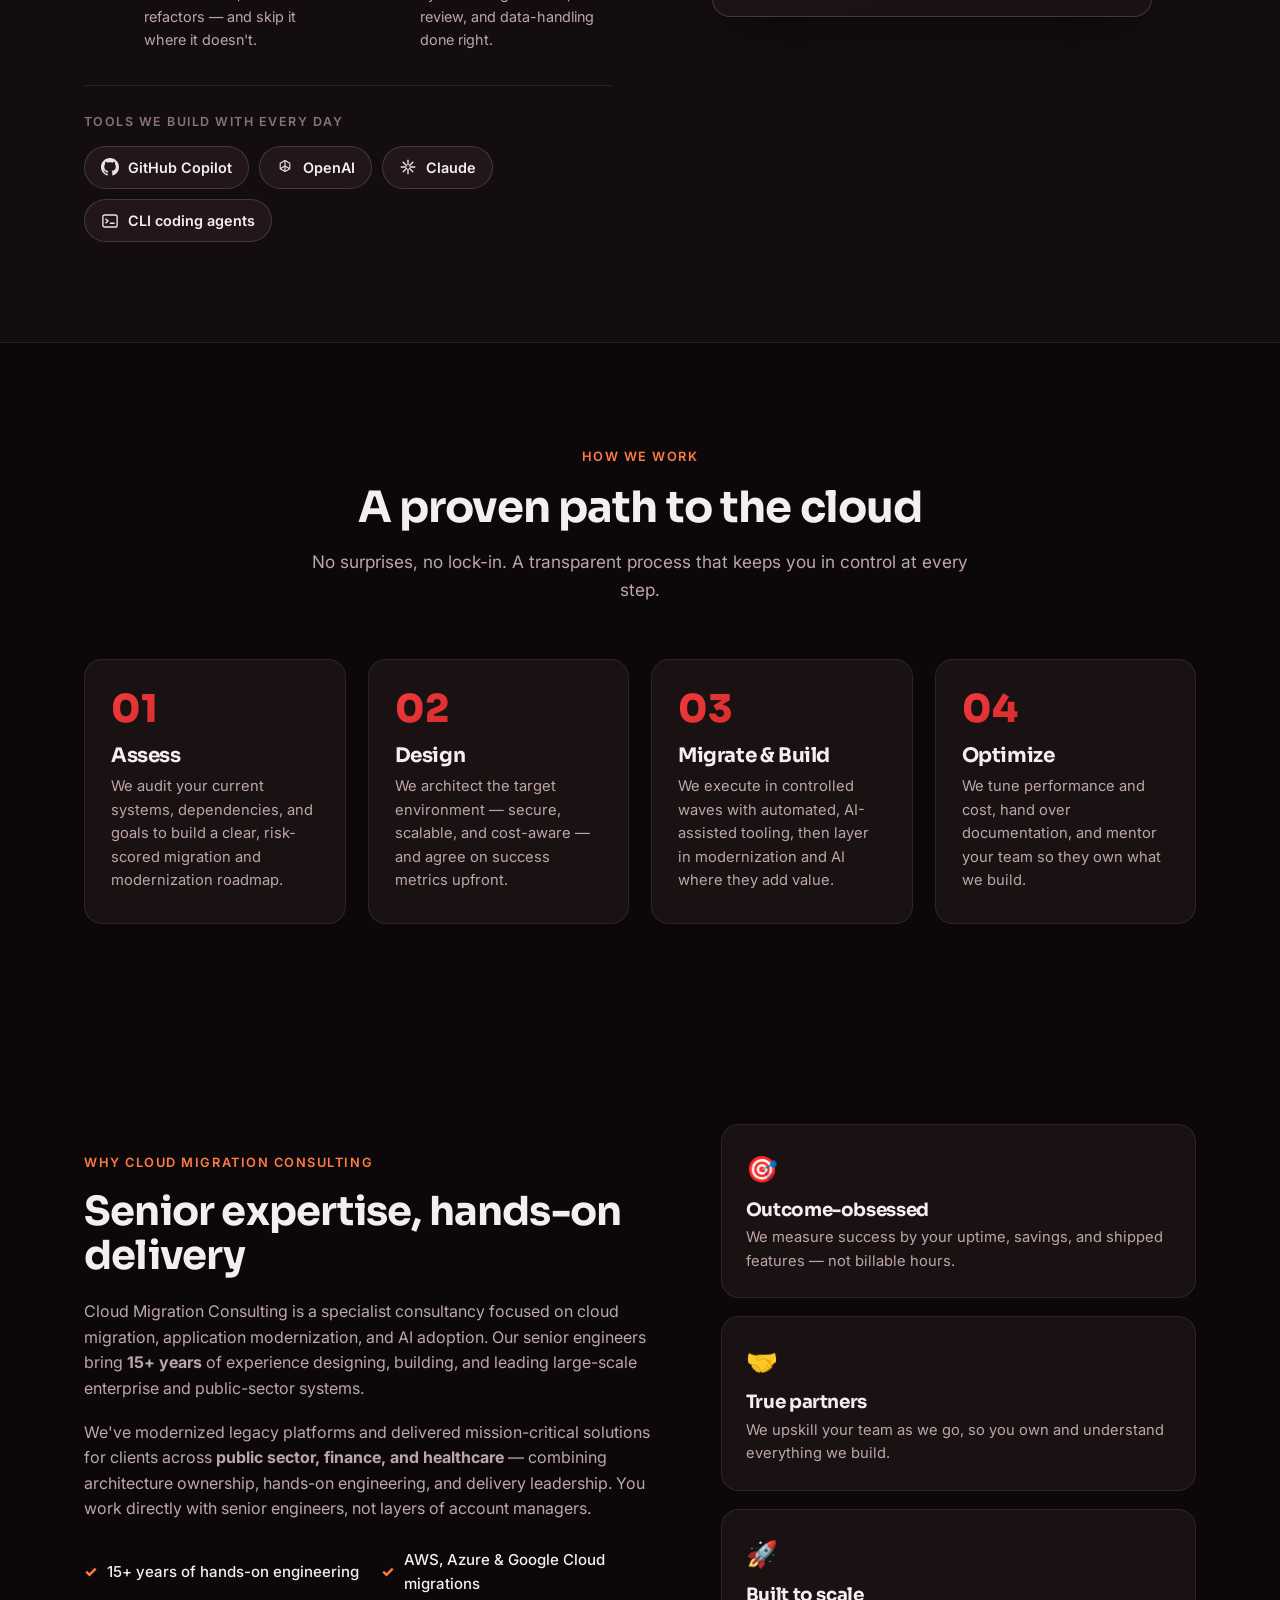
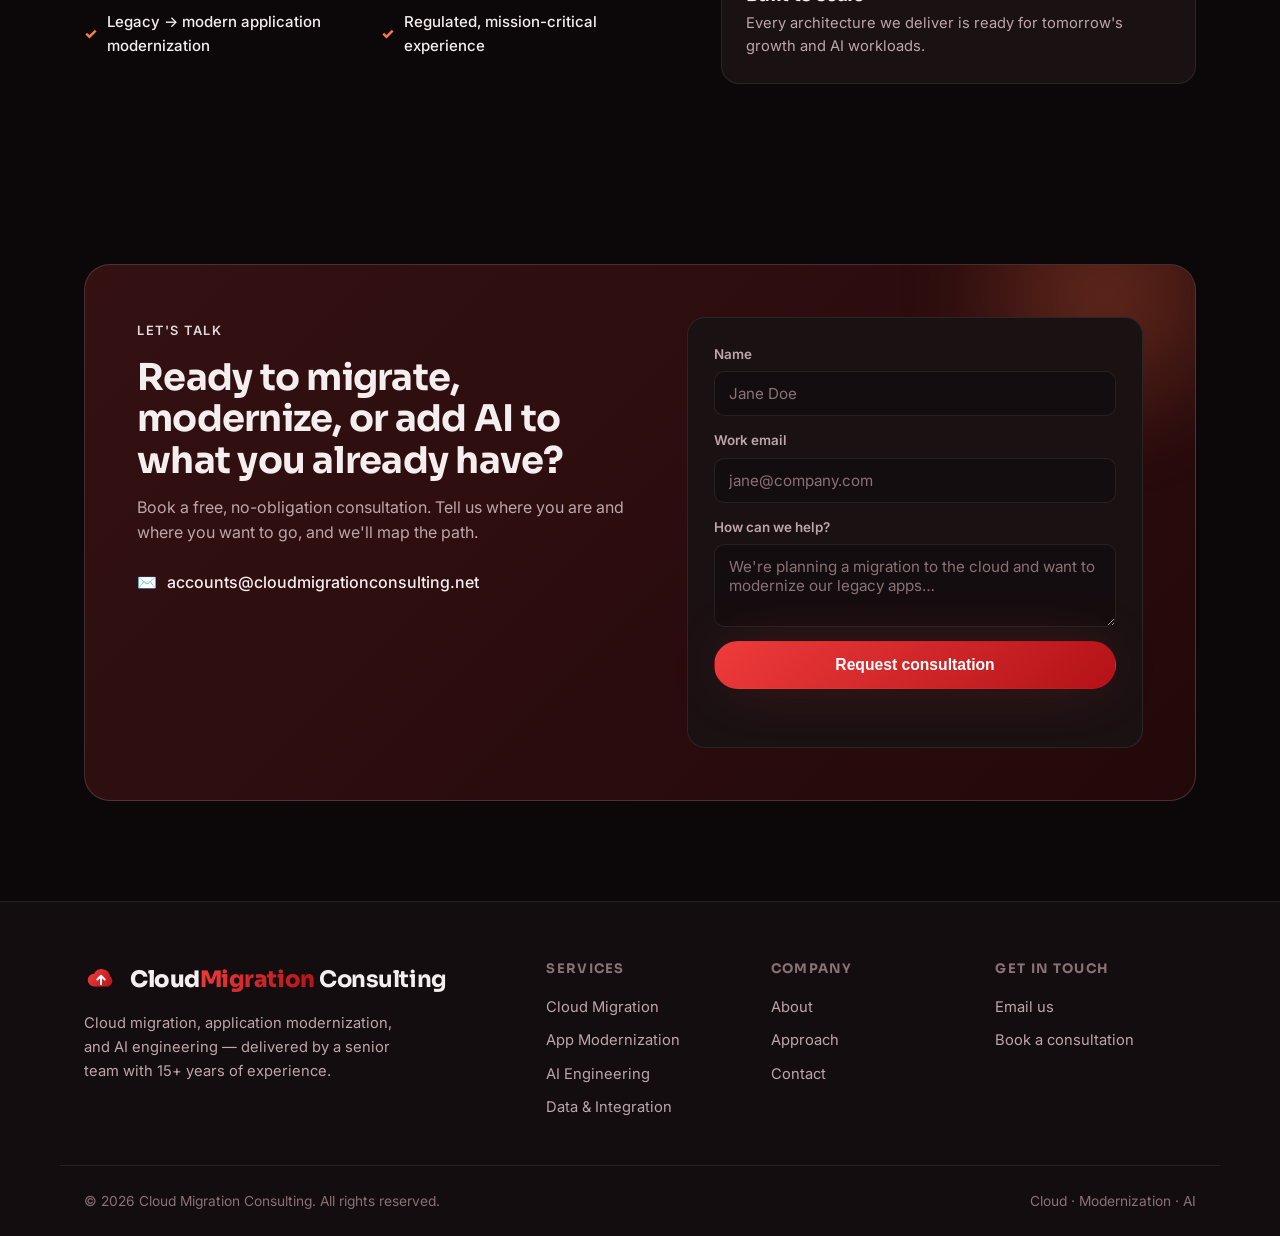
==== commit c7984515: "Soften staffing claims in about points and stats Replace 'senior on every engagement' with '15+ year" ====
--- a/index.html
+++ b/index.html
@@ -120,7 +120,7 @@
       <div class="container stats-grid">
         <div class="stat" data-reveal><span class="stat-num" data-count="15">0</span><span class="stat-plus">+</span><p>Years of experience</p></div>
         <div class="stat" data-reveal><span class="stat-num" data-count="3">0</span><span class="stat-plus"></span><p>Regulated industries served</p></div>
-        <div class="stat" data-reveal><span class="stat-num" data-count="100">0</span><span class="stat-plus">%</span><p>Senior-led delivery</p></div>
+        <div class="stat" data-reveal><span class="stat-num" data-count="100">0</span><span class="stat-plus">%</span><p>Hands-on delivery</p></div>
         <div class="stat" data-reveal><span class="stat-num" data-count="24">0</span><span class="stat-plus">/7</span><p>Support &amp; maintenance</p></div>
       </div>
     </section>
@@ -349,7 +349,7 @@
             managers.
           </p>
           <div class="about-points">
-            <div class="about-point"><span>✓</span> 15+ years, senior on every engagement</div>
+            <div class="about-point"><span>✓</span> 15+ years of hands-on engineering</div>
             <div class="about-point"><span>✓</span> AWS, Azure &amp; Google Cloud migrations</div>
             <div class="about-point"><span>✓</span> Legacy → modern application modernization</div>
             <div class="about-point"><span>✓</span> Regulated, mission-critical experience</div>
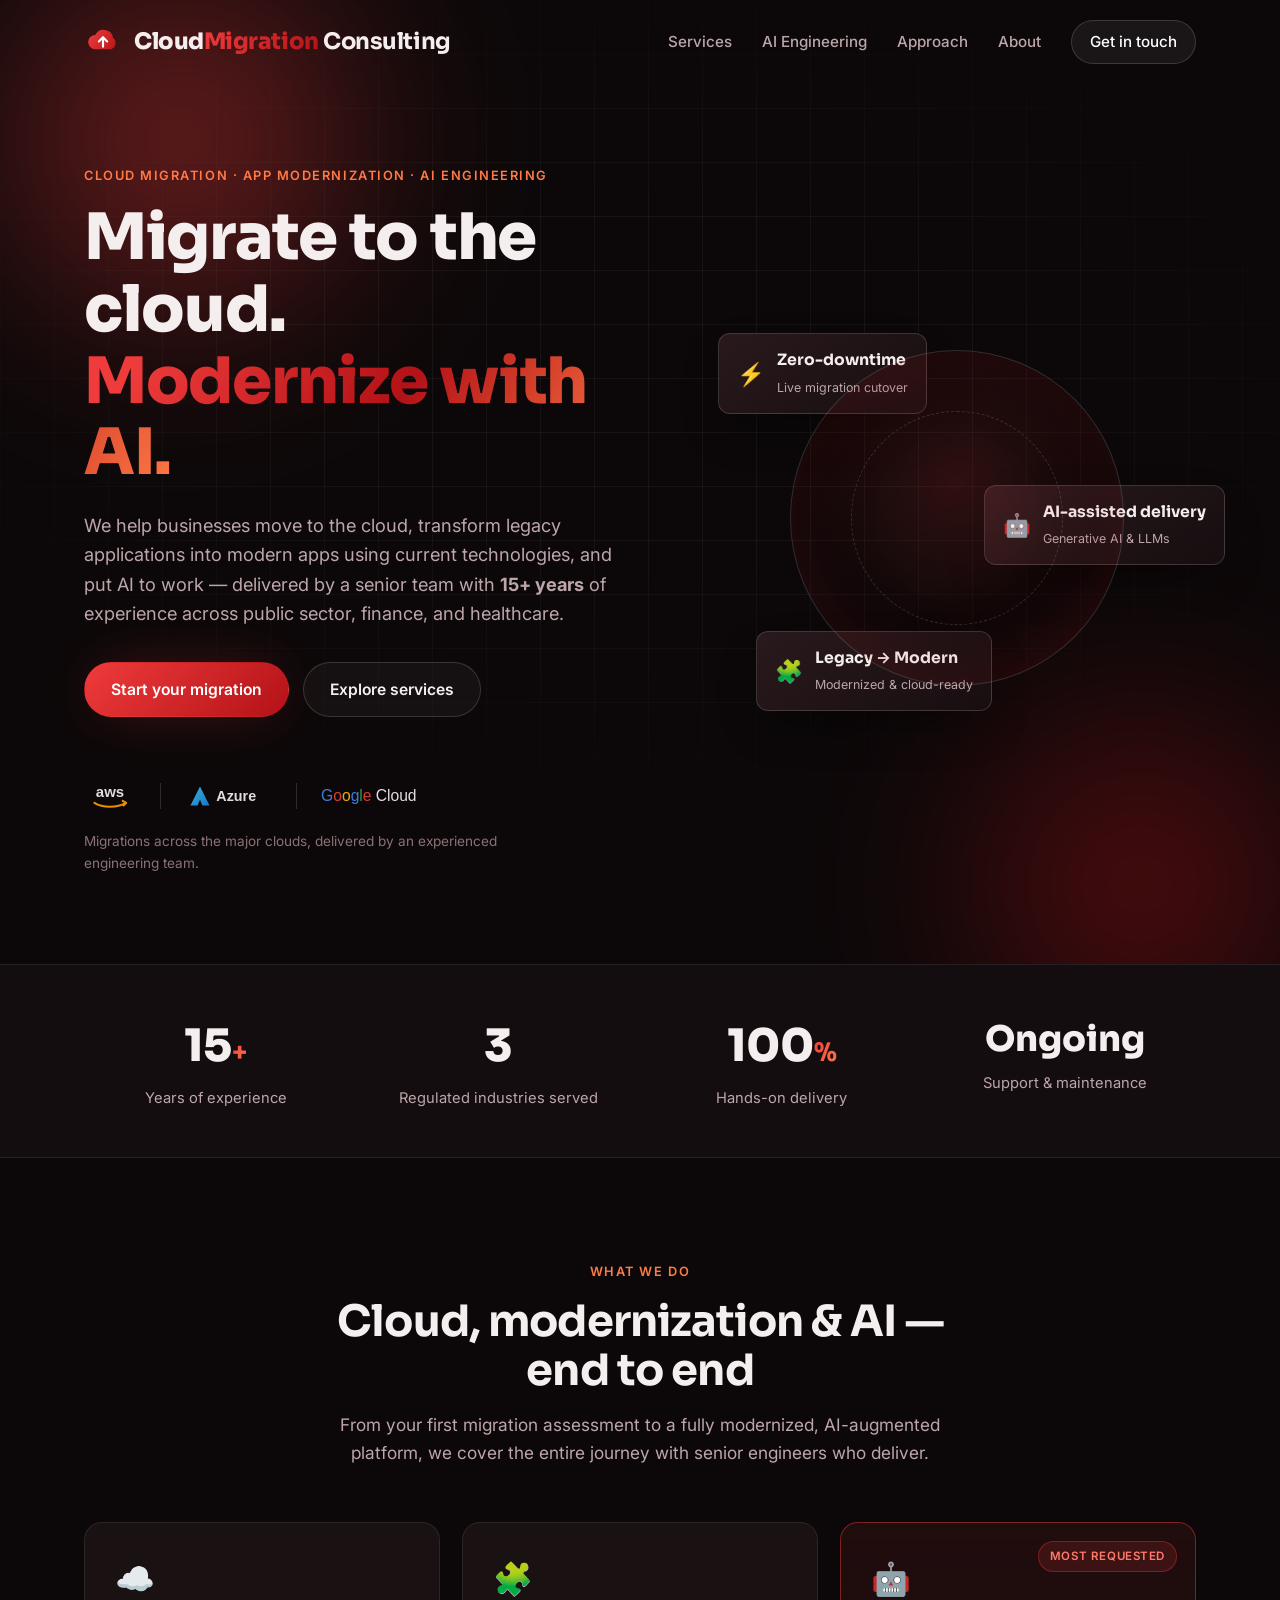
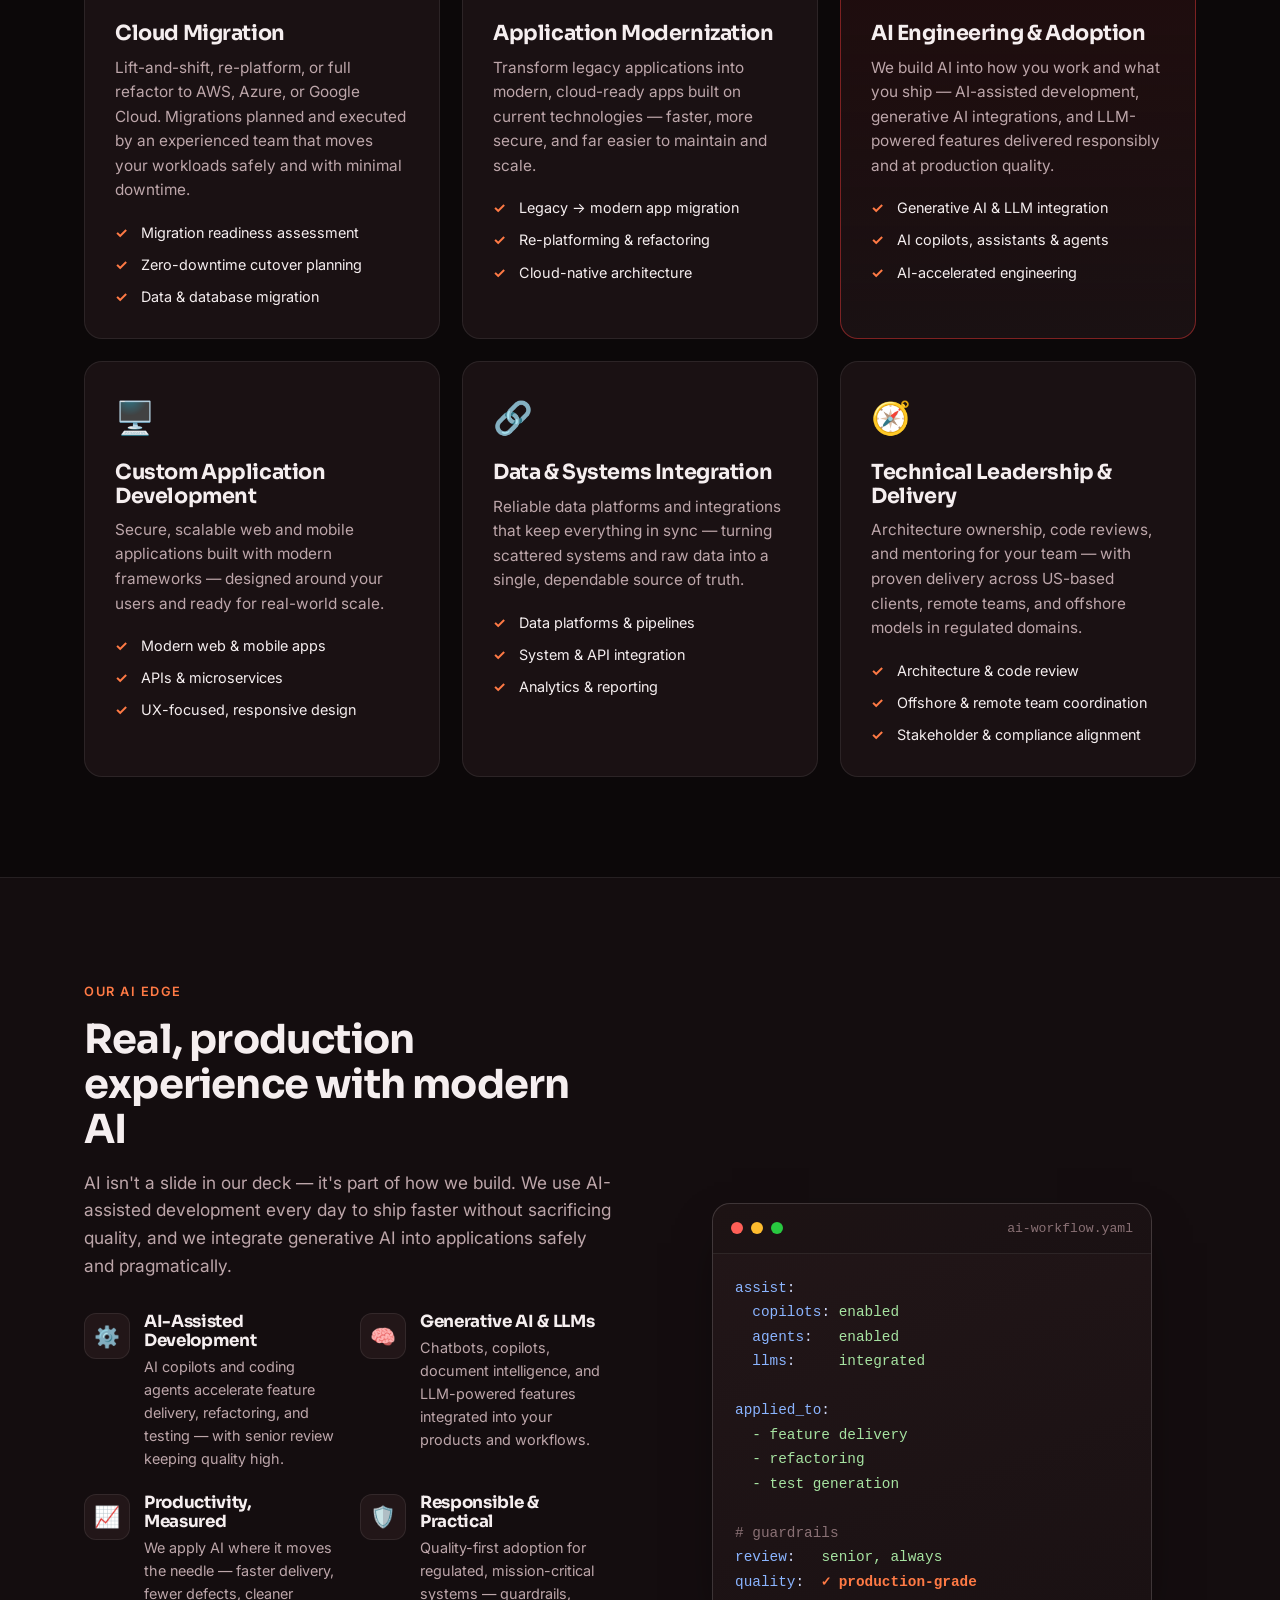
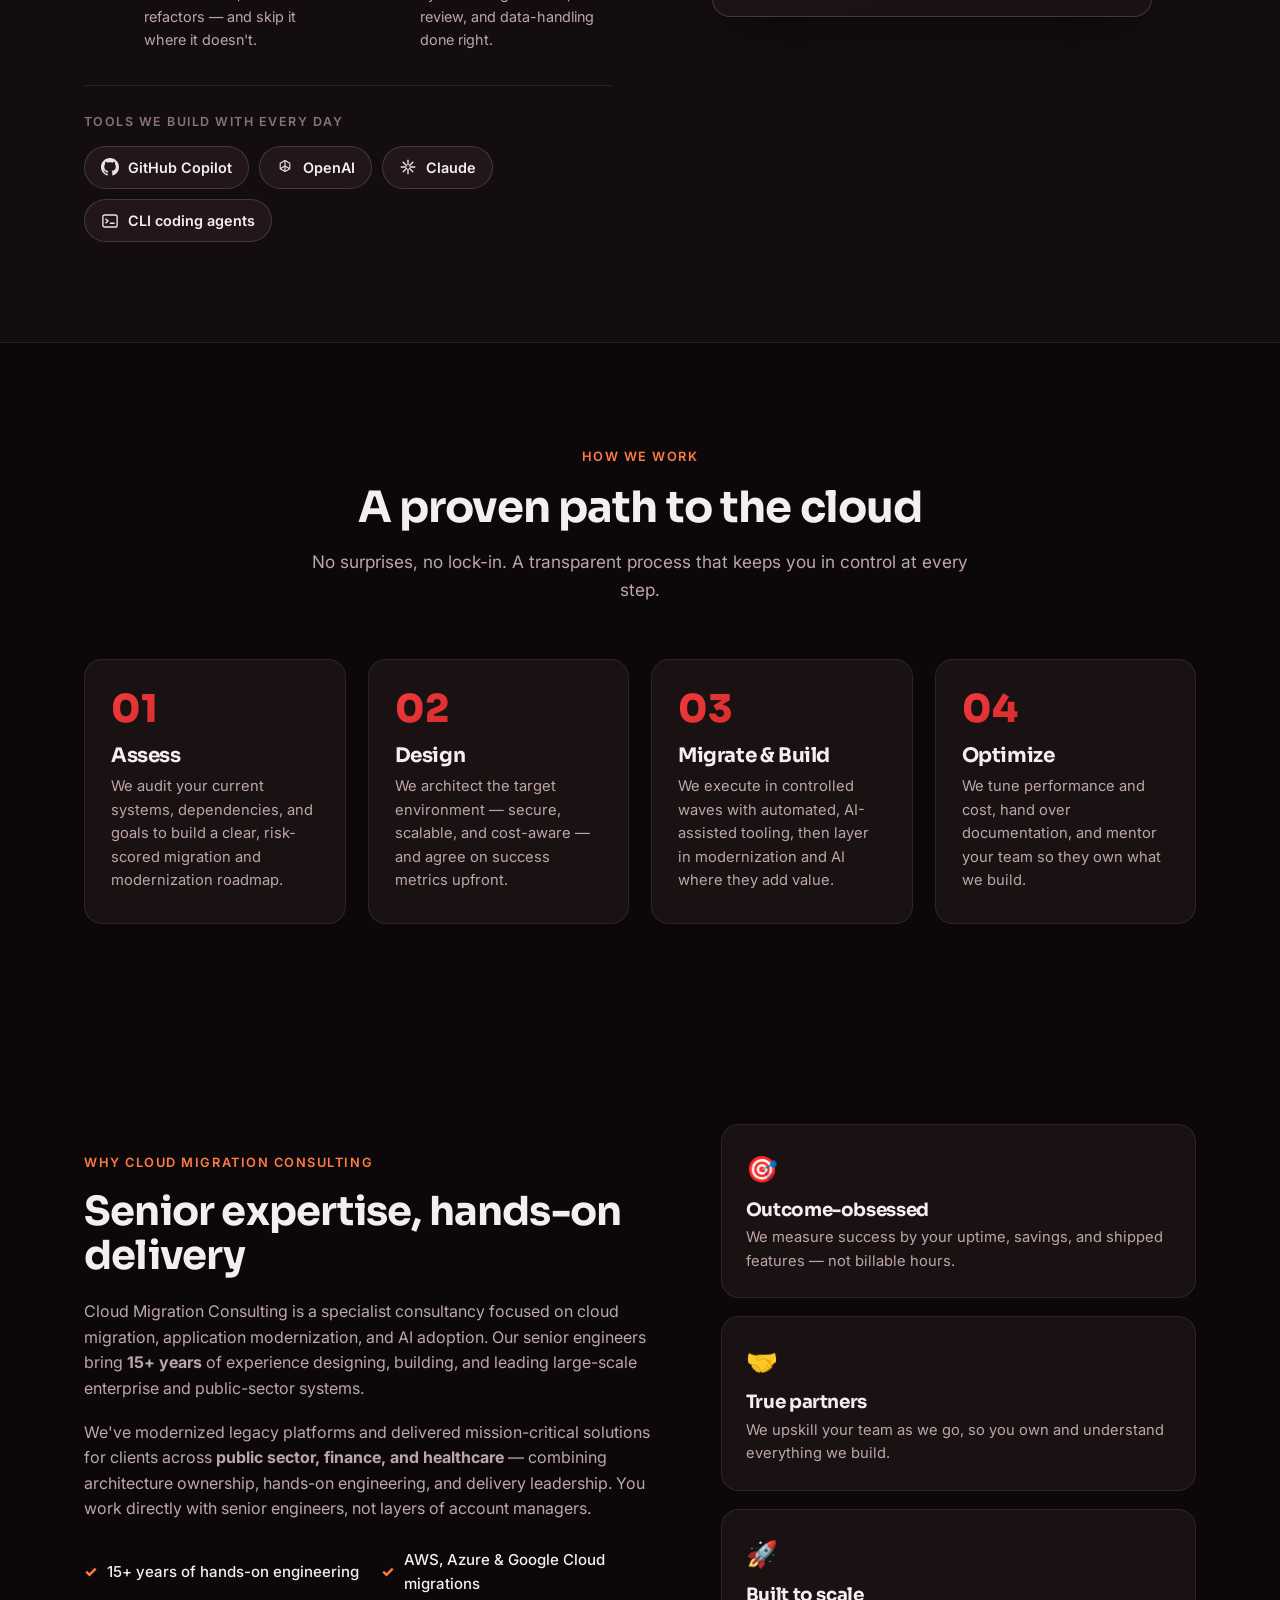
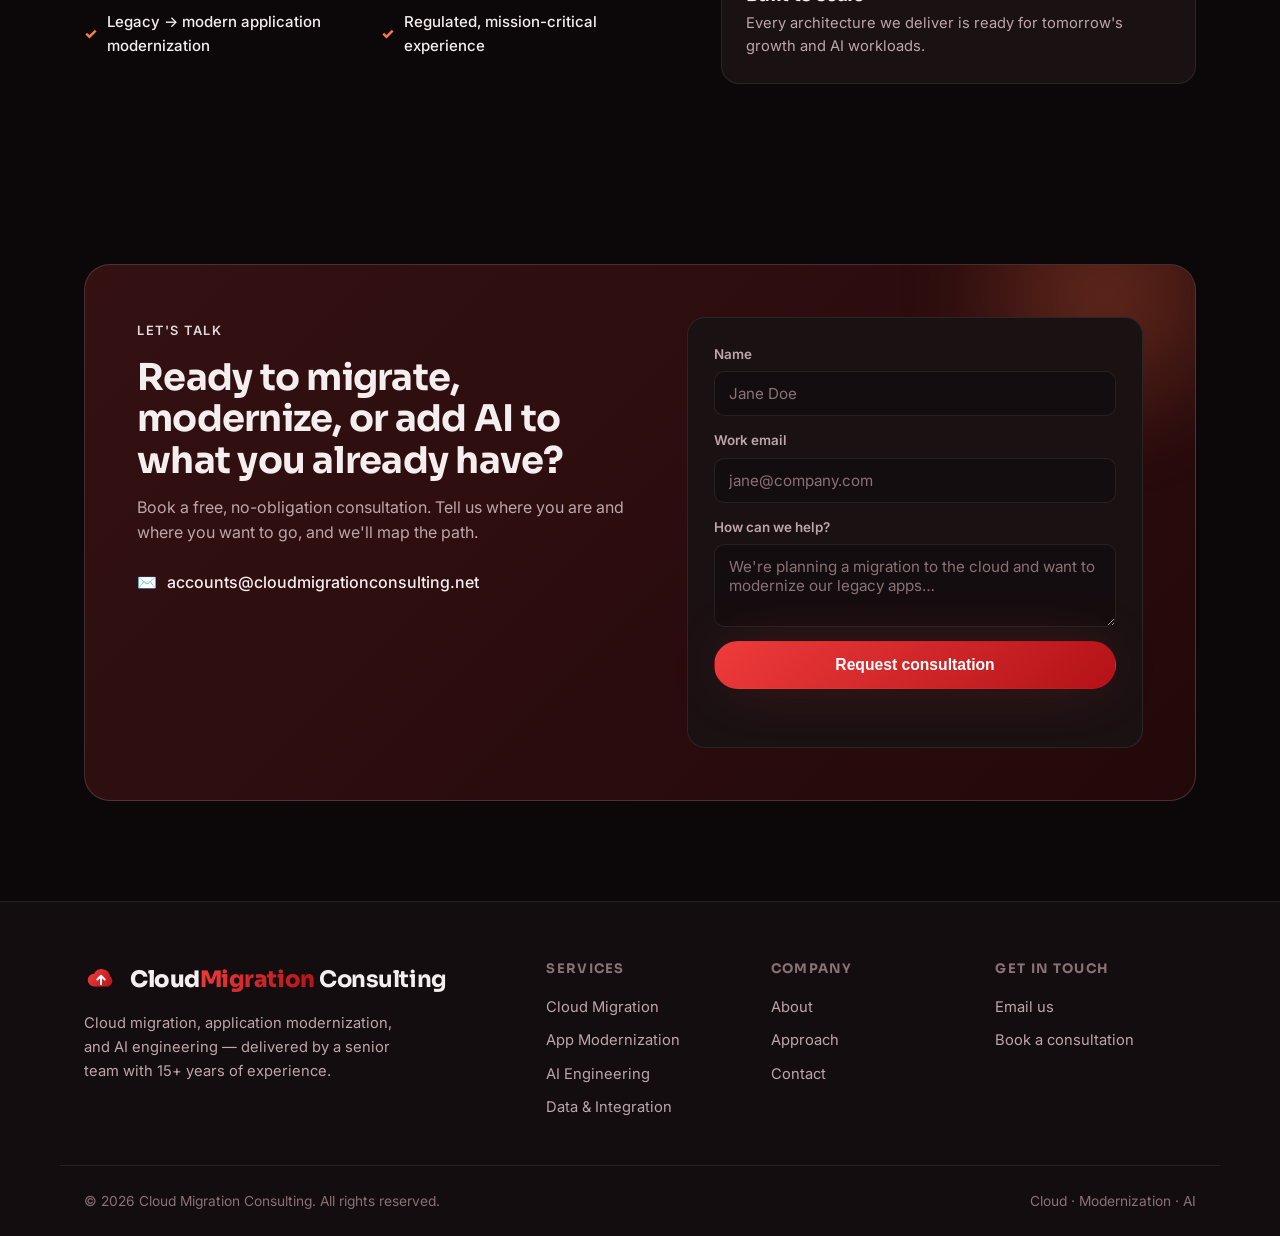
==== commit 6745b682: "Soften 24/7 support claim to 'Ongoing' Replace the '24/7 Support & maintenance' stat with 'Ongoing S" ====
--- a/index.html
+++ b/index.html
@@ -121,7 +121,7 @@
         <div class="stat" data-reveal><span class="stat-num" data-count="15">0</span><span class="stat-plus">+</span><p>Years of experience</p></div>
         <div class="stat" data-reveal><span class="stat-num" data-count="3">0</span><span class="stat-plus"></span><p>Regulated industries served</p></div>
         <div class="stat" data-reveal><span class="stat-num" data-count="100">0</span><span class="stat-plus">%</span><p>Hands-on delivery</p></div>
-        <div class="stat" data-reveal><span class="stat-num" data-count="24">0</span><span class="stat-plus">/7</span><p>Support &amp; maintenance</p></div>
+        <div class="stat" data-reveal><span class="stat-word">Ongoing</span><p>Support &amp; maintenance</p></div>
       </div>
     </section>
 
--- a/styles.css
+++ b/styles.css
@@ -171,6 +171,7 @@
 .stat { text-align: center; }
 .stat-num { font-family: var(--font-display); font-size: clamp(2rem, 4vw, 2.8rem); font-weight: 800; }
 .stat-plus { font-family: var(--font-display); font-size: 1.6rem; font-weight: 700; background: linear-gradient(120deg, var(--brand), var(--accent)); -webkit-background-clip: text; background-clip: text; -webkit-text-fill-color: transparent; }
+.stat-word { display: block; font-family: var(--font-display); font-size: clamp(1.6rem, 3.2vw, 2.2rem); font-weight: 800; }
 .stat p { color: var(--muted); font-size: .92rem; margin-top: 4px; }
 
 /* ===== Sections ===== */
